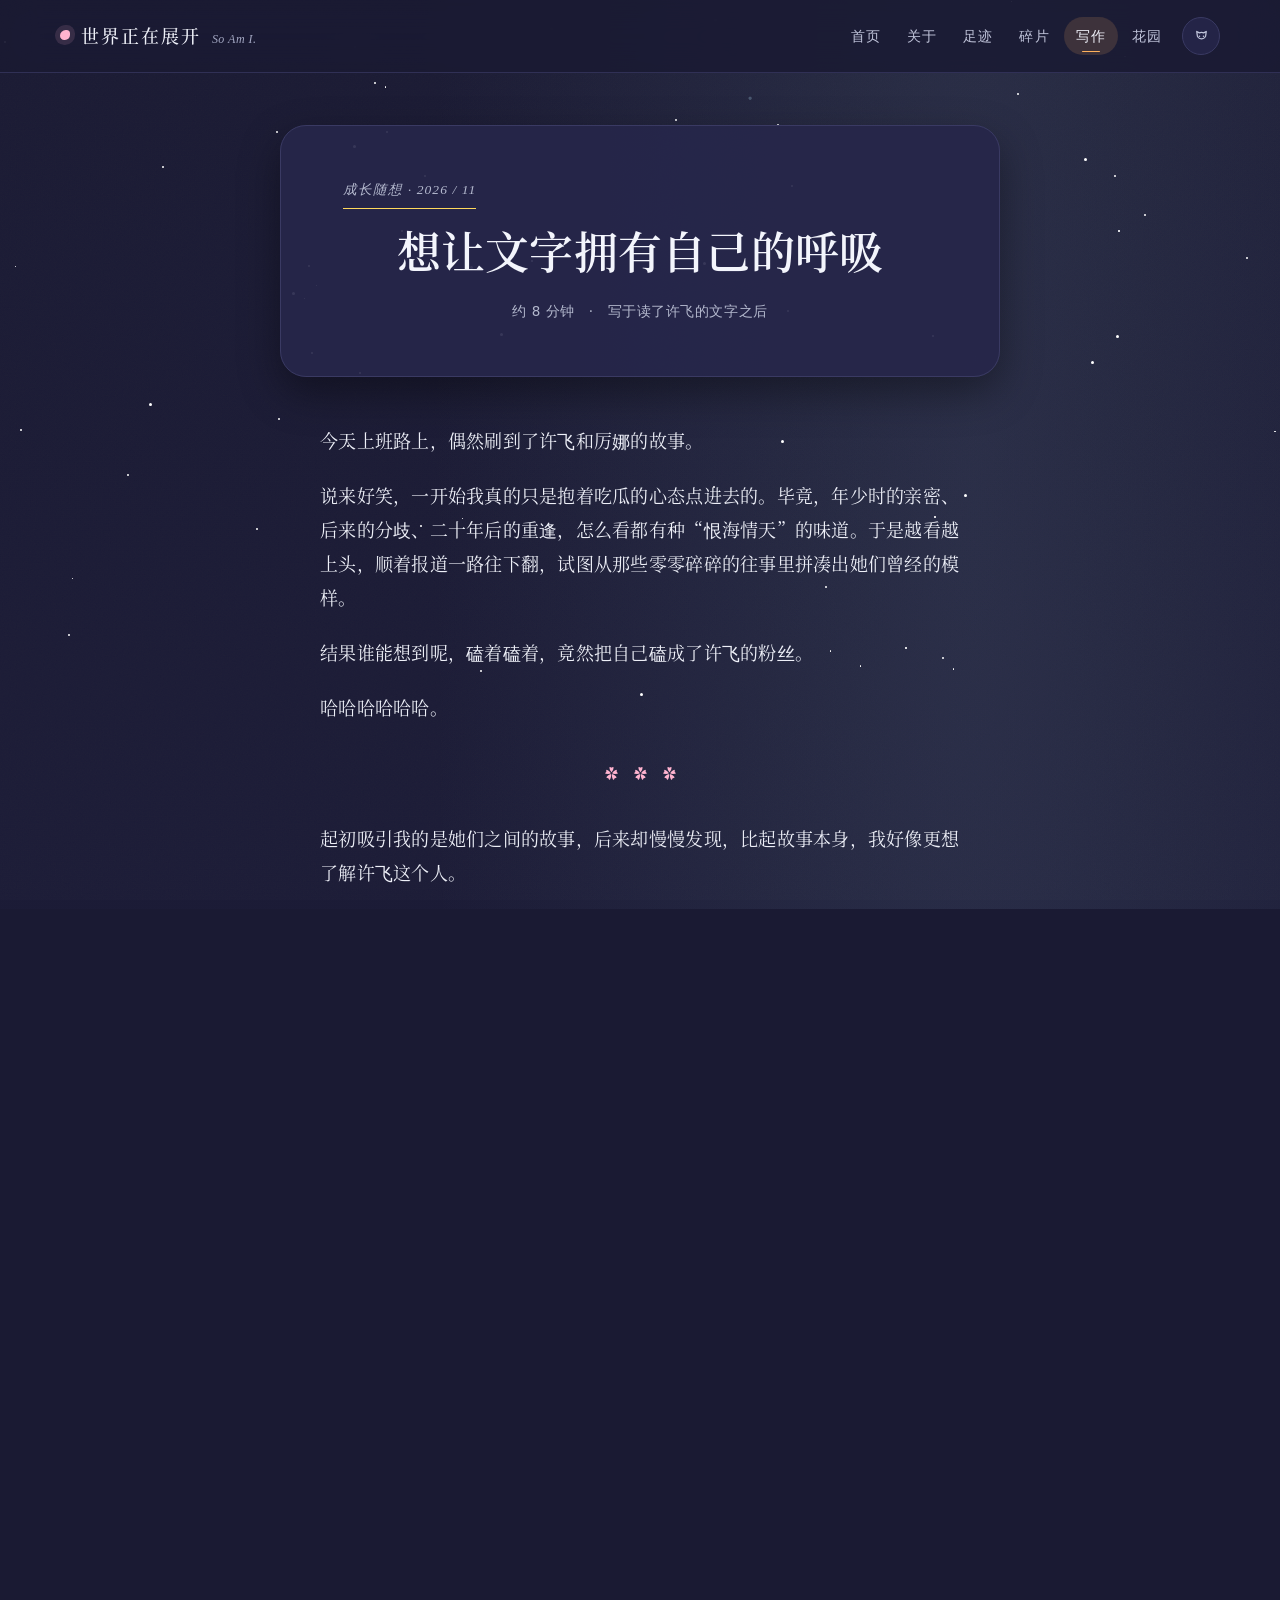
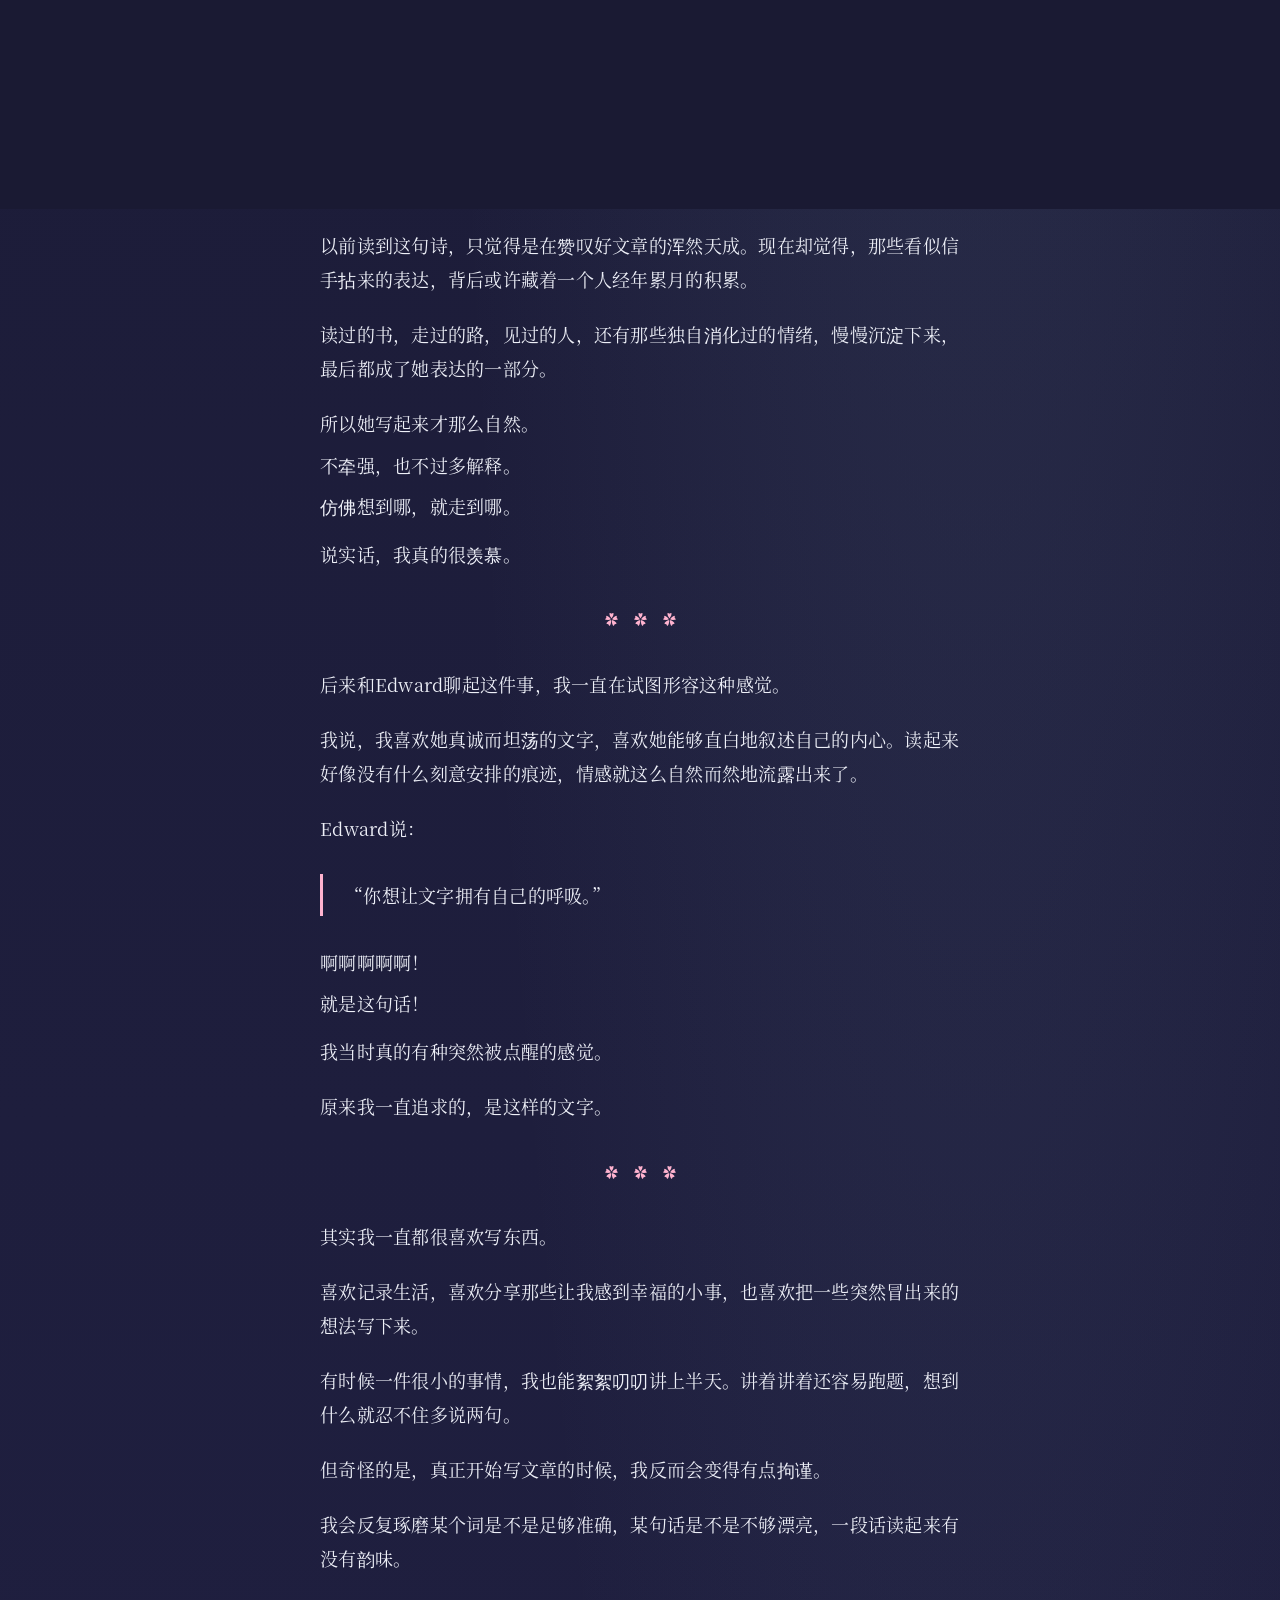
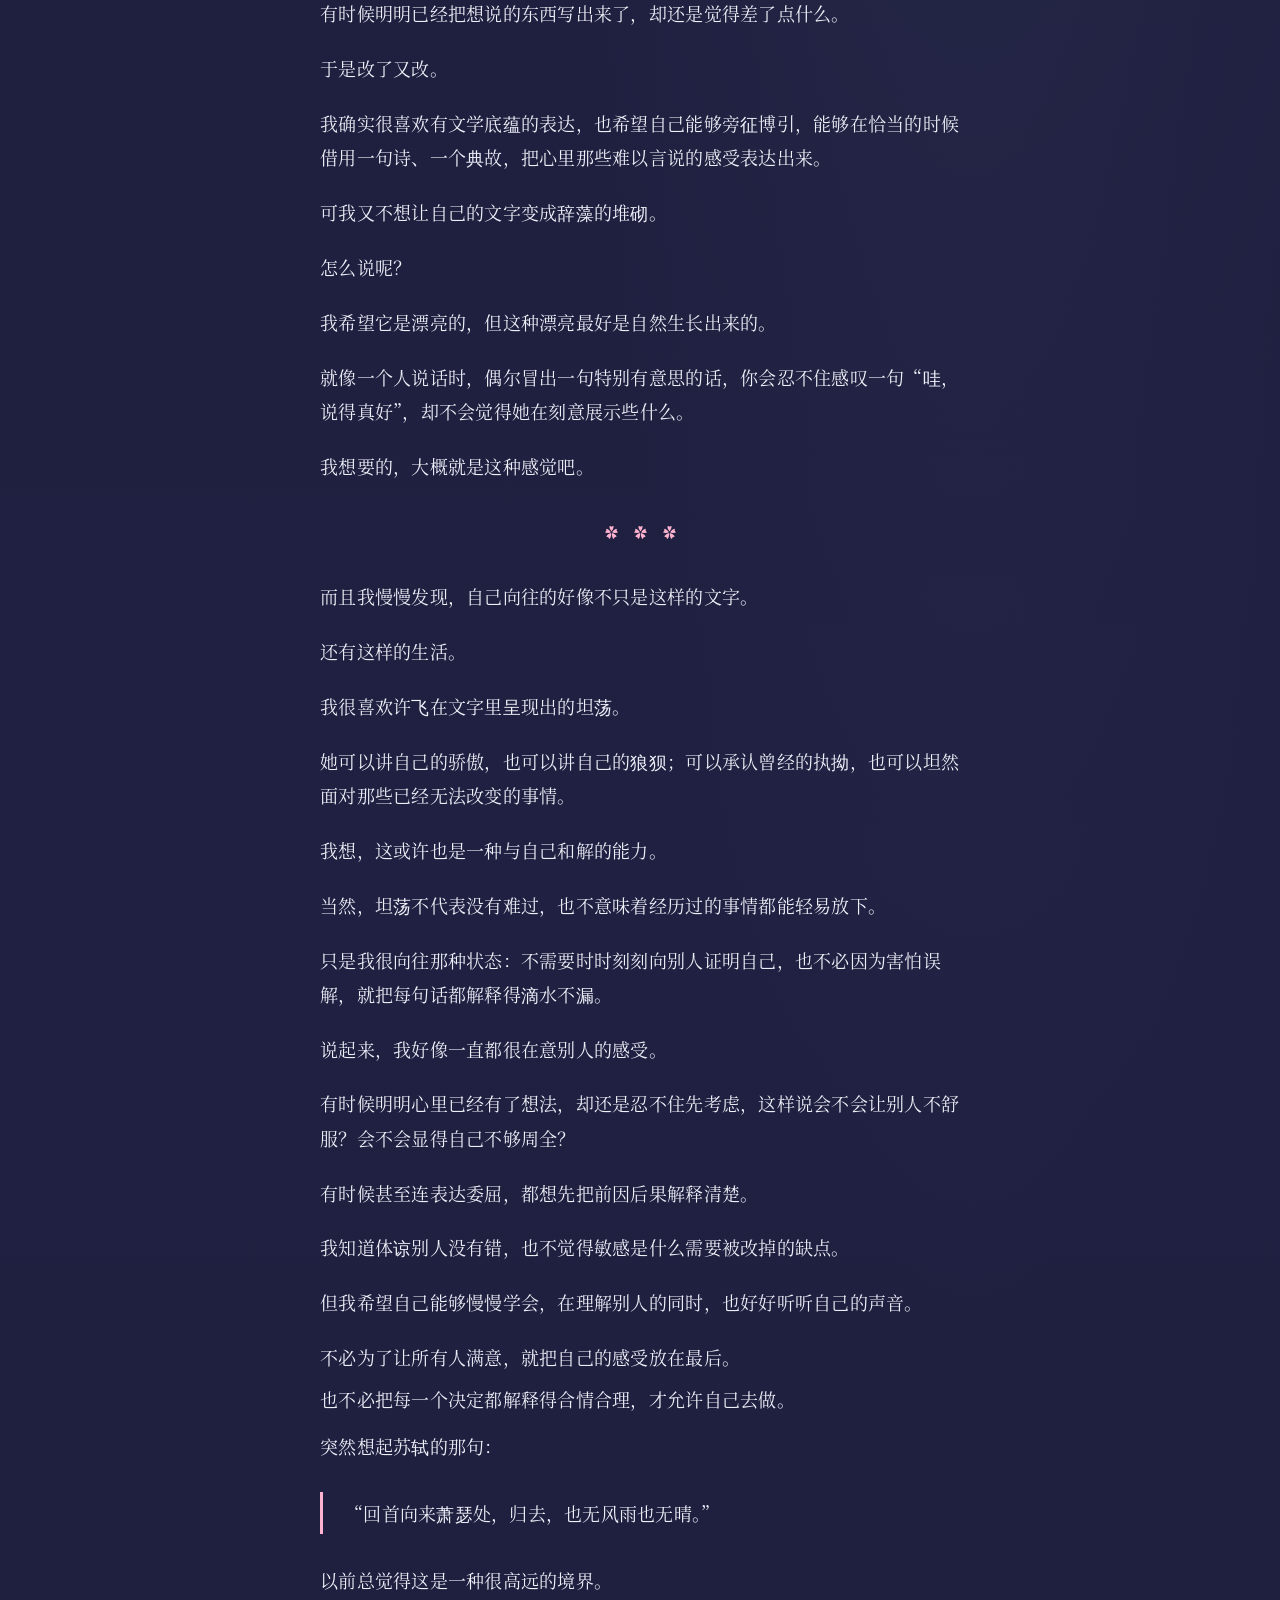
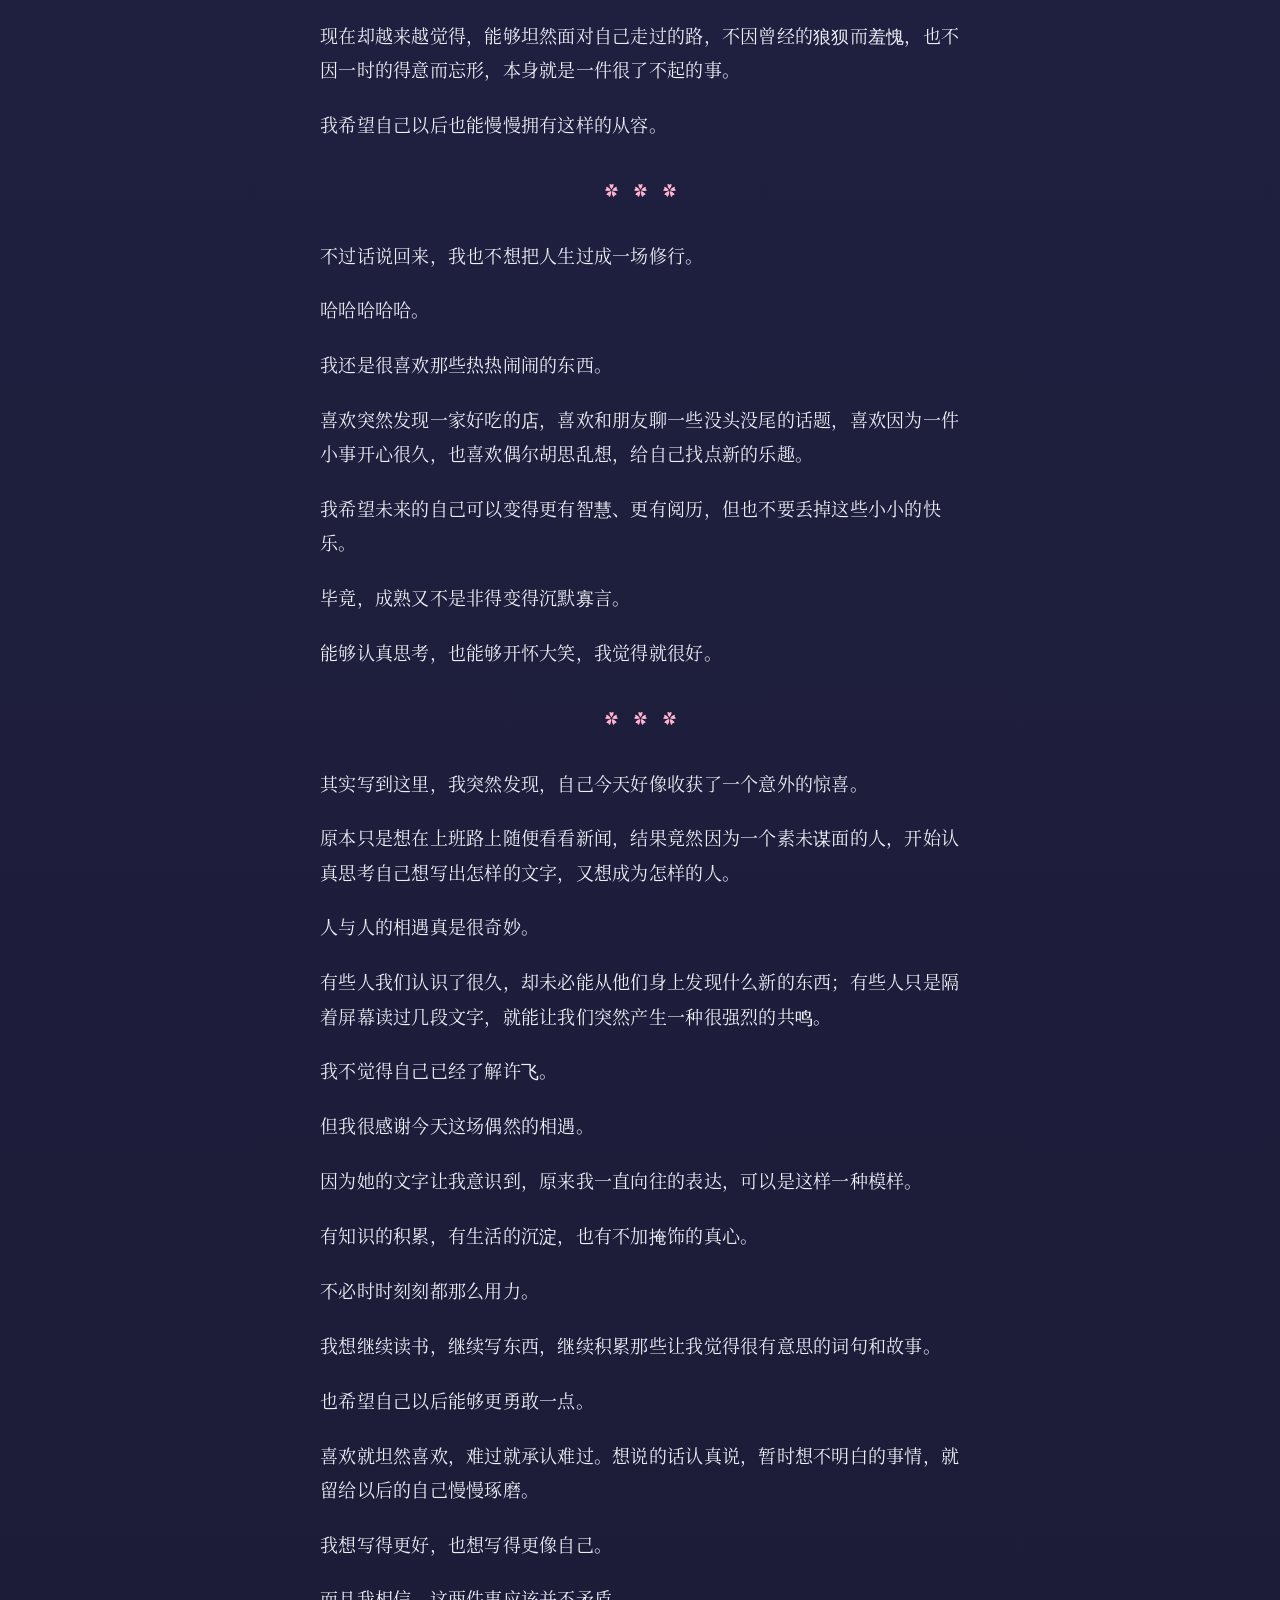
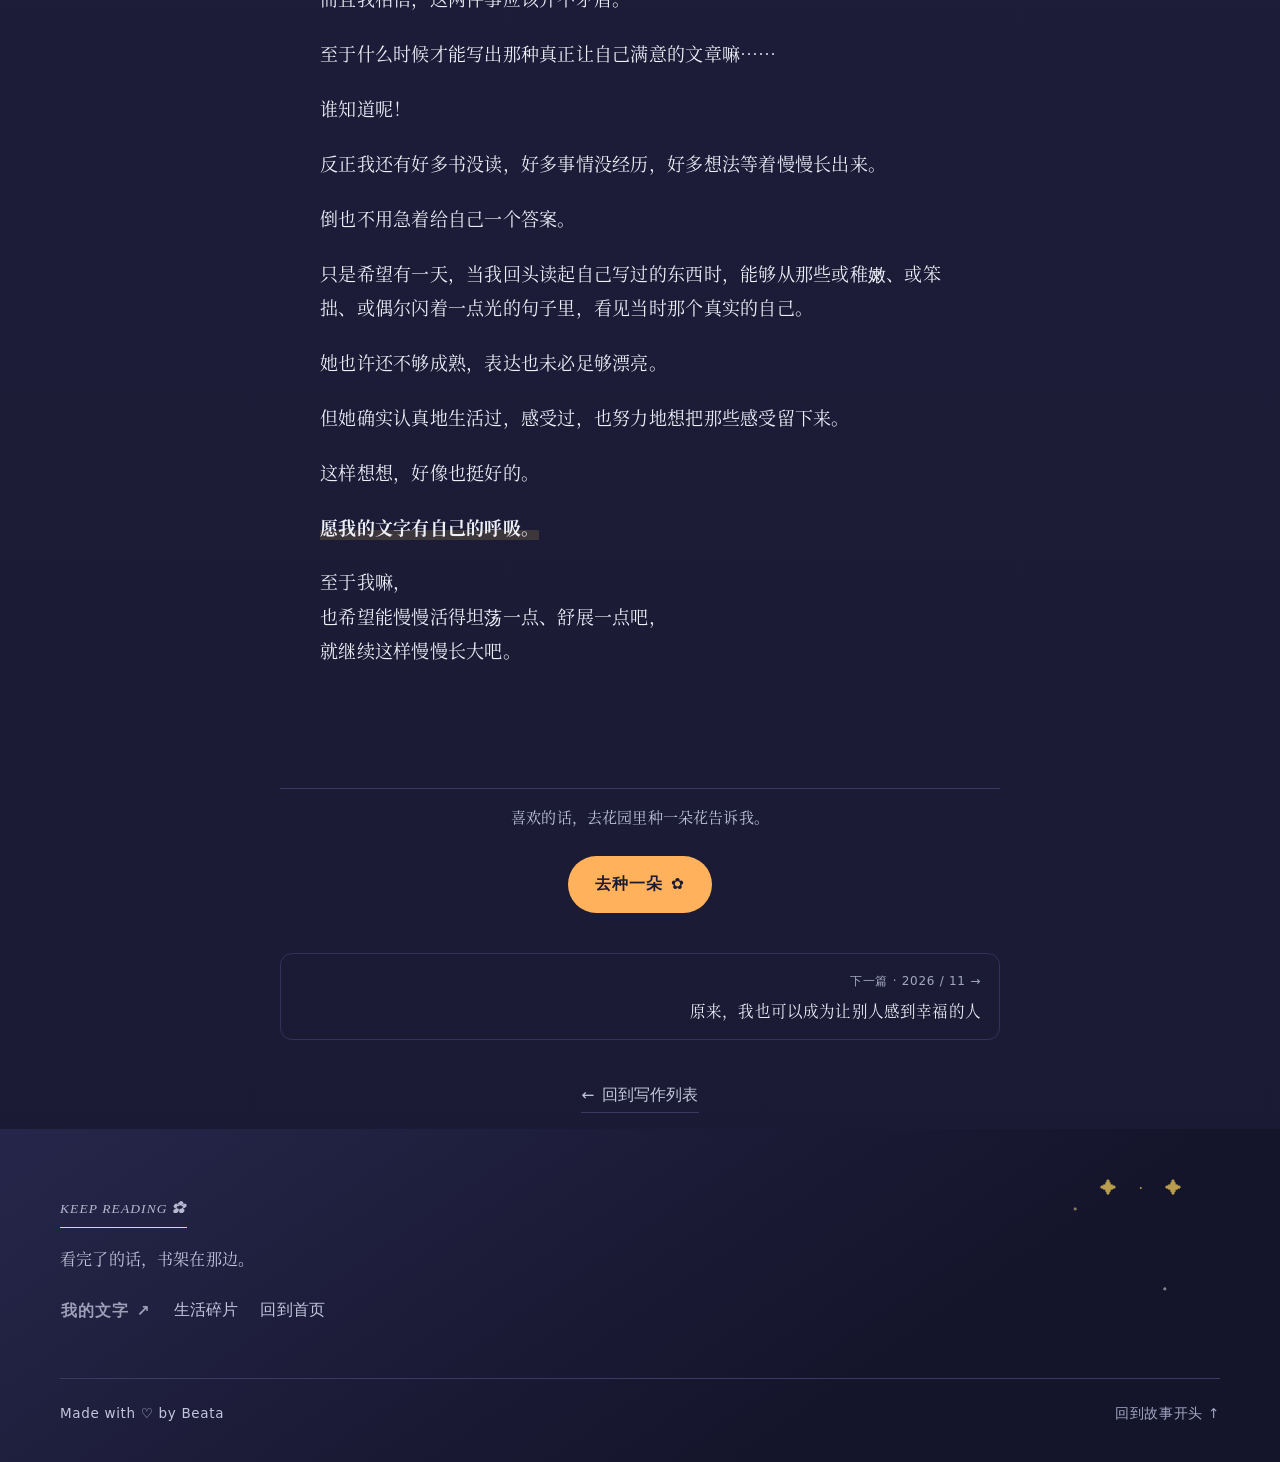
==== article-breath.html @ 760165b2 "想让文字拥有自己的呼吸" ====
<!DOCTYPE html>
<html lang="zh-CN" data-theme="day">
<head>
<meta charset="UTF-8">
<meta name="viewport" content="width=device-width, initial-scale=1">
<title>想让文字拥有自己的呼吸 · 世界正在展开</title>
<meta name="description" content="上班路上偶然读到许飞，磕着磕着成了她的粉丝，也慢慢想清楚了自己想写出怎样的文字，又想成为怎样的人。">
<meta name="theme-color" content="#fffdf8">
<link rel="preload" href="assets/fonts/noto-serif-sc-400.woff2" as="font" type="font/woff2" crossorigin>
<link rel="preload" href="assets/fonts/noto-serif-sc-600.woff2" as="font" type="font/woff2" crossorigin>
<link rel="stylesheet" href="assets/css/fonts.css?v=20261103z1">
<link rel="stylesheet" href="assets/css/style.css?v=20261104d">
<link rel="stylesheet" href="assets/css/scrapbook.css?v=20261104i">
<link rel="stylesheet" href="assets/css/motion.css?v=20261103z">
<link rel="stylesheet" href="assets/css/readability.css?v=20261103z">
<link rel="stylesheet" href="assets/css/breaks.css?v=20261103z">
<link rel="stylesheet" href="assets/css/article.css?v=20261104a">
<link rel="stylesheet" href="assets/css/pilot-refinement.css?v=20261103z1">
<script>
  (function () {
    try {
      var t = localStorage.getItem("beata.theme");
      /* 没手动选过就按本地时间：7:00-19:00 白天，其余算夜里 */
      if (t !== "night" && t !== "day") {
        var h = new Date().getHours();
        t = h >= 7 && h < 19 ? "day" : "night";
      }
      if (t === "night") document.documentElement.setAttribute("data-theme", "night");
    } catch (e) {}
  })();
</script>
</head>
<body class="rb page-article">

<header class="site-head" id="siteHead">
  <div class="wrap head-inner">
    <a class="brand" href="index.html">
      <span class="brand-mark" aria-hidden="true"></span>
      <span class="brand-txt">世界正在展开</span>
      <span class="brand-sub">So Am I.</span>
    </a>
    <nav class="nav" aria-label="主导航">
      <a href="index.html">首页</a>
      <a href="about.html">关于</a>
      <a href="projects.html">足迹</a>
      <a href="fragments.html">碎片</a>
      <a href="writing.html" aria-current="page">写作</a>
      <a href="garden.html">花园</a>
      <button class="theme-btn" id="themeBtn" type="button" aria-label="切换到夜间模式" title="戳戳小猫，天就黑了">
        <svg viewBox="0 0 24 24" fill="none" aria-hidden="true">
          <path d="M6.5 9.5 6 5.6l3.3 1.8a7.4 7.4 0 0 1 5.4 0L18 5.6l-.5 3.9a5.4 5.4 0 1 1-11 0Z" stroke="currentColor" stroke-width="1.6" stroke-linejoin="round"/>
          <circle cx="9.4" cy="11.6" r="1" fill="currentColor"/>
          <circle cx="14.6" cy="11.6" r="1" fill="currentColor"/>
        </svg>
      </button>
    </nav>
    <button class="menu-btn" id="menuBtn" type="button" aria-expanded="false" aria-label="打开菜单">
      <svg width="18" height="18" viewBox="0 0 18 18" fill="none" aria-hidden="true">
        <path d="M3 5h12M3 9h12M3 13h12" stroke="currentColor" stroke-width="1.6" stroke-linecap="round"/>
      </svg>
    </button>
  </div>
</header>

<main>

<article>
  <header class="article-head wrap-narrow">
    <p class="sec-label">成长随想 · 2026 / 11</p>
    <h1 class="article-title">想让文字拥有自己的呼吸</h1>
    <div class="article-meta">
      <span>约 8 分钟</span>
      <span>·</span>
      <span>写于读了许飞的文字之后</span>
    </div>
  </header>

  <div class="article-body wrap-narrow" style="padding-bottom:20px">

    <p>今天上班路上，偶然刷到了许飞和厉娜的故事。</p>

    <p>说来好笑，一开始我真的只是抱着吃瓜的心态点进去的。毕竟，年少时的亲密、后来的分歧、二十年后的重逢，怎么看都有种“恨海情天”的味道。于是越看越上头，顺着报道一路往下翻，试图从那些零零碎碎的往事里拼凑出她们曾经的模样。</p>

    <p>结果谁能想到呢，磕着磕着，竟然把自己磕成了许飞的粉丝。</p>

    <p>哈哈哈哈哈哈。</p>

    <p class="beat" aria-hidden="true">✿ ✿ ✿</p>

    <p>起初吸引我的是她们之间的故事，后来却慢慢发现，比起故事本身，我好像更想了解许飞这个人。</p>

    <p>于是开始翻她早年的经历，找她过去的采访，读她写过的文章。</p>

    <p class="short">越了解，越喜欢。</p>

    <p class="short">尤其是她的文字。</p>

    <p>我真的很难形容第一次认真读她文章时的感受。</p>

    <p>就是那种，明明写的都是自己的经历，却能把那些细细碎碎的心思表达得如此妥帖。她可以很直白地讲述一件事，也可以在某个不经意的地方，突然写出一句让人忍不住停下来回味的话。</p>

    <p>有文学底蕴，却不卖弄；有情绪，却不滥情。</p>

    <p>最重要的是，她的文字里有一种很难得的坦荡。</p>

    <p>她不急着解释自己，也不急着说服别人。那些曾经的选择、遗憾、委屈，甚至有些不那么体面的时刻，就这样被她平静地写了下来。</p>

    <p>我不知道她是如何看待这些经历的，也不敢仅凭几篇文章就断言自己了解她。但我很喜欢她在文字里呈现出来的样子。</p>

    <p>坚毅，又不失柔软。</p>

    <p>好像生活确实让她经历了不少事情，却没有因此磨掉她身上原本的棱角。</p>

    <p>我很喜欢这种感觉。</p>

    <p>尤其是读《少年去游荡》的时候，我一直忍不住感叹：天哪，人到底要读过多少书、经历过多少事，才能如此准确地把心里的那些小九九写出来啊？</p>

    <p>陆游说：“文章本天成，妙手偶得之。”</p>

    <p>以前读到这句诗，只觉得是在赞叹好文章的浑然天成。现在却觉得，那些看似信手拈来的表达，背后或许藏着一个人经年累月的积累。</p>

    <p>读过的书，走过的路，见过的人，还有那些独自消化过的情绪，慢慢沉淀下来，最后都成了她表达的一部分。</p>

    <p class="short">所以她写起来才那么自然。</p>

    <p class="short">不牵强，也不过多解释。</p>

    <p class="short">仿佛想到哪，就走到哪。</p>

    <p>说实话，我真的很羡慕。</p>

    <p class="beat" aria-hidden="true">✿ ✿ ✿</p>

    <p>后来和Edward聊起这件事，我一直在试图形容这种感觉。</p>

    <p>我说，我喜欢她真诚而坦荡的文字，喜欢她能够直白地叙述自己的内心。读起来好像没有什么刻意安排的痕迹，情感就这么自然而然地流露出来了。</p>

    <p>Edward说：</p>

    <p class="quote-line">“你想让文字拥有自己的呼吸。”</p>

    <p class="short">啊啊啊啊啊！</p>

    <p class="short">就是这句话！</p>

    <p>我当时真的有种突然被点醒的感觉。</p>

    <p>原来我一直追求的，是这样的文字。</p>

    <p class="beat" aria-hidden="true">✿ ✿ ✿</p>

    <p>其实我一直都很喜欢写东西。</p>

    <p>喜欢记录生活，喜欢分享那些让我感到幸福的小事，也喜欢把一些突然冒出来的想法写下来。</p>

    <p>有时候一件很小的事情，我也能絮絮叨叨讲上半天。讲着讲着还容易跑题，想到什么就忍不住多说两句。</p>

    <p>但奇怪的是，真正开始写文章的时候，我反而会变得有点拘谨。</p>

    <p>我会反复琢磨某个词是不是足够准确，某句话是不是不够漂亮，一段话读起来有没有韵味。</p>

    <p>有时候明明已经把想说的东西写出来了，却还是觉得差了点什么。</p>

    <p>于是改了又改。</p>

    <p>我确实很喜欢有文学底蕴的表达，也希望自己能够旁征博引，能够在恰当的时候借用一句诗、一个典故，把心里那些难以言说的感受表达出来。</p>

    <p>可我又不想让自己的文字变成辞藻的堆砌。</p>

    <p>怎么说呢？</p>

    <p>我希望它是漂亮的，但这种漂亮最好是自然生长出来的。</p>

    <p>就像一个人说话时，偶尔冒出一句特别有意思的话，你会忍不住感叹一句“哇，说得真好”，却不会觉得她在刻意展示些什么。</p>

    <p>我想要的，大概就是这种感觉吧。</p>

    <p class="beat" aria-hidden="true">✿ ✿ ✿</p>

    <p>而且我慢慢发现，自己向往的好像不只是这样的文字。</p>

    <p>还有这样的生活。</p>

    <p>我很喜欢许飞在文字里呈现出的坦荡。</p>

    <p>她可以讲自己的骄傲，也可以讲自己的狼狈；可以承认曾经的执拗，也可以坦然面对那些已经无法改变的事情。</p>

    <p>我想，这或许也是一种与自己和解的能力。</p>

    <p>当然，坦荡不代表没有难过，也不意味着经历过的事情都能轻易放下。</p>

    <p>只是我很向往那种状态：不需要时时刻刻向别人证明自己，也不必因为害怕误解，就把每句话都解释得滴水不漏。</p>

    <p>说起来，我好像一直都很在意别人的感受。</p>

    <p>有时候明明心里已经有了想法，却还是忍不住先考虑，这样说会不会让别人不舒服？会不会显得自己不够周全？</p>

    <p>有时候甚至连表达委屈，都想先把前因后果解释清楚。</p>

    <p>我知道体谅别人没有错，也不觉得敏感是什么需要被改掉的缺点。</p>

    <p>但我希望自己能够慢慢学会，在理解别人的同时，也好好听听自己的声音。</p>

    <p class="short">不必为了让所有人满意，就把自己的感受放在最后。</p>

    <p class="short">也不必把每一个决定都解释得合情合理，才允许自己去做。</p>

    <p>突然想起苏轼的那句：</p>

    <p class="quote-line">“回首向来萧瑟处，归去，也无风雨也无晴。”</p>

    <p>以前总觉得这是一种很高远的境界。</p>

    <p>现在却越来越觉得，能够坦然面对自己走过的路，不因曾经的狼狈而羞愧，也不因一时的得意而忘形，本身就是一件很了不起的事。</p>

    <p>我希望自己以后也能慢慢拥有这样的从容。</p>

    <p class="beat" aria-hidden="true">✿ ✿ ✿</p>

    <p>不过话说回来，我也不想把人生过成一场修行。</p>

    <p>哈哈哈哈哈。</p>

    <p>我还是很喜欢那些热热闹闹的东西。</p>

    <p>喜欢突然发现一家好吃的店，喜欢和朋友聊一些没头没尾的话题，喜欢因为一件小事开心很久，也喜欢偶尔胡思乱想，给自己找点新的乐趣。</p>

    <p>我希望未来的自己可以变得更有智慧、更有阅历，但也不要丢掉这些小小的快乐。</p>

    <p>毕竟，成熟又不是非得变得沉默寡言。</p>

    <p>能够认真思考，也能够开怀大笑，我觉得就很好。</p>

    <p class="beat" aria-hidden="true">✿ ✿ ✿</p>

    <p>其实写到这里，我突然发现，自己今天好像收获了一个意外的惊喜。</p>

    <p>原本只是想在上班路上随便看看新闻，结果竟然因为一个素未谋面的人，开始认真思考自己想写出怎样的文字，又想成为怎样的人。</p>

    <p>人与人的相遇真是很奇妙。</p>

    <p>有些人我们认识了很久，却未必能从他们身上发现什么新的东西；有些人只是隔着屏幕读过几段文字，就能让我们突然产生一种很强烈的共鸣。</p>

    <p>我不觉得自己已经了解许飞。</p>

    <p>但我很感谢今天这场偶然的相遇。</p>

    <p>因为她的文字让我意识到，原来我一直向往的表达，可以是这样一种模样。</p>

    <p>有知识的积累，有生活的沉淀，也有不加掩饰的真心。</p>

    <p>不必时时刻刻都那么用力。</p>

    <p>我想继续读书，继续写东西，继续积累那些让我觉得很有意思的词句和故事。</p>

    <p>也希望自己以后能够更勇敢一点。</p>

    <p>喜欢就坦然喜欢，难过就承认难过。想说的话认真说，暂时想不明白的事情，就留给以后的自己慢慢琢磨。</p>

    <p>我想写得更好，也想写得更像自己。</p>

    <p>而且我相信，这两件事应该并不矛盾。</p>

    <p>至于什么时候才能写出那种真正让自己满意的文章嘛……</p>

    <p>谁知道呢！</p>

    <p>反正我还有好多书没读，好多事情没经历，好多想法等着慢慢长出来。</p>

    <p>倒也不用急着给自己一个答案。</p>

    <p>只是希望有一天，当我回头读起自己写过的东西时，能够从那些或稚嫩、或笨拙、或偶尔闪着一点光的句子里，看见当时那个真实的自己。</p>

    <p>她也许还不够成熟，表达也未必足够漂亮。</p>

    <p>但她确实认真地生活过，感受过，也努力地想把那些感受留下来。</p>

    <p>这样想想，好像也挺好的。</p>

    <p><strong>愿我的文字有自己的呼吸。</strong></p>

    <p>至于我嘛，<br>也希望能慢慢活得坦荡一点、舒展一点吧，<br>就继续这样慢慢长大吧。</p>
  </div>

  <div class="article-end wrap-narrow">
    <p style="margin-bottom:26px">喜欢的话，去花园里种一朵花告诉我。</p>
    <a class="btn btn--primary" href="garden.html">去种一朵 <span aria-hidden="true">✿</span></a>
    <nav class="article-pager" aria-label="接着读">
      <a class="pager-card pager-card--next" href="article-happiness.html"><span class="pager-dir">下一篇 · 2026 / 11 →</span><span class="pager-title">原来，我也可以成为让别人感到幸福的人</span></a>
    </nav>
    <p style="margin-top:40px">
      <a class="link-more" href="writing.html"><span aria-hidden="true">←</span> 回到写作列表</a>
    </p>
  </div>
</article>

</main>

<footer class="site-foot site-foot--slim">
  <div class="wrap">
    <div class="foot-slim">
      <p class="sec-label foot-kicker">KEEP READING ✿</p>
      <p class="foot-slim-text">看完了的话，书架在那边。</p>
      <div class="foot-slim-actions">
        <a class="btn btn--primary" href="writing.html">我的文字 <span aria-hidden="true">↗</span></a>
        <a class="foot-link" href="fragments.html">生活碎片</a>
        <a class="foot-link" href="index.html">回到首页</a>
      </div>
    </div>
    <div class="foot-bottom">
      <span>Made with ♡ by Beata</span>
      <a class="foot-hint" href="#siteHead">回到故事开头 ↑</a>
    </div>
  </div>
</footer>

<script src="assets/js/site.js?v=20261103z"></script>
<script src="assets/js/motion.js"></script>
</body>
</html>
---- assets/css/fonts.css ----
/* 思源宋体（Noto Serif SC）本地自托管版（按本站在用字符子集化，2026-11-03）
   来源：Noto Serif SC (SubsetOTF)，SIL Open Font License 1.1
   目的：中文走衬线（宋体），英文继续用 Georgia 斜体，搭配成「宋 + 衬线拉丁」。
   四个字重对应站点实际用到的 400 / 500 / 600 / 700。 */

/* 同字体的完整本机版本只承担子集未收录的新字，避免单个汉字跳到更粗的宋体。 */
@font-face {
  font-family: "Noto Serif SC Full";
  src: local("Noto Serif SC");
  font-weight: 100 900;
  font-style: normal;
  font-display: swap;
}

@font-face {
  font-family: "Noto Serif SC";
  src: url("../fonts/noto-serif-sc-400.woff2") format("woff2");
  font-weight: 400;
  font-style: normal;
  font-display: swap;
}

@font-face {
  font-family: "Noto Serif SC";
  src: url("../fonts/noto-serif-sc-500.woff2") format("woff2");
  font-weight: 500;
  font-style: normal;
  font-display: swap;
}

@font-face {
  font-family: "Noto Serif SC";
  src: url("../fonts/noto-serif-sc-600.woff2") format("woff2");
  font-weight: 600;
  font-style: normal;
  font-display: swap;
}

@font-face {
  font-family: "Noto Serif SC";
  src: url("../fonts/noto-serif-sc-700.woff2") format("woff2");
  font-weight: 700;
  font-style: normal;
  font-display: swap;
}
---- assets/css/style.css ----
/* ==========================================================================
   Beata · 世界正在展开  —  样式总表
   --------------------------------------------------------------------------
   文件结构：
   01. 设计变量（日 / 夜两套颜色、字体、圆角、阴影）
   02. 基础重置与排版
   03. 通用组件：容器 / 按钮 / 标签 / 卡片 / 标题 / 分割线 / 水彩点缀
   04. 页头与页脚
   05. 首页 Hero
   06. 章节与卡片网格
   07. 关于页：时间线 / 小事清单 / 技能
   08. 项目页
   09. 写作页与文章页
   10. 碎片页（便签墙）
   11. 花园页
   12. 动效：滚动显现 / 天空 / 星星 / 萤火虫
   13. 手机端适配
   14. 无障碍：减少动态效果 / 键盘焦点
   ========================================================================== */

/* ==========================================================================
   01. 设计变量
   想改配色，只改这一段就够了。日间变量写在 :root，夜间写在 [data-theme="night"]。
   ========================================================================== */

:root {
  /* —— 日间：汽水春日（奶白底 + 橘子 / 薄荷 / 薰衣草 / 樱粉） ——
     说明：变量名沿用旧版，只换色值，避免改动全站引用。
     --sky=橘子汽水(主色) / --grass=薄荷苏打 / --pink=樱花粉 / --yellow=星星黄
     新增：--lilac 薰衣草 / --blue 天空蓝 / --watermelon 西瓜红（只小面积用） */
  --paper: #fffdf8;        /* 奶白 */
  --paper-2: #fff8ee;      /* 更深一层的暖白 */
  --card: #ffffff;         /* 纯白卡片 / 阅读底 */
  --ink: #2e3142;          /* 石墨灰正文 */
  --ink-2: #6b7186;        /* 次要文字 */
  --ink-3: #8a8fa3;        /* 雾灰：日期、说明 */
  --line: #e9e4da;         /* 分割线 */

  --sky: #ff9f43;          /* 主色：橘子汽水 */
  --grass: #9be3a0;        /* 辅色：薄荷苏打 */
  --pink: #ff9ec0;         /* 点缀：樱花粉 */
  --yellow: #ffc93c;       /* 点缀：星星黄 */
  --lilac: #c6a8ff;        /* 辅色：薰衣草 */
  --blue: #8ec9ff;         /* 装饰：天空蓝（下划线、链接悬停） */
  --watermelon: #ff5a5f;   /* 强调：西瓜红，一屏不超过 5% */

  --sky-soft: rgba(255, 159, 67, 0.14);
  --grass-soft: rgba(155, 227, 160, 0.22);
  --pink-soft: rgba(255, 158, 192, 0.18);
  --yellow-soft: rgba(255, 201, 60, 0.24);
  --lilac-soft: rgba(198, 168, 255, 0.2);
  --blue-soft: rgba(142, 201, 255, 0.22);
  --watermelon-soft: rgba(255, 90, 95, 0.14);

  --shadow-sm: 0 8px 22px rgba(46, 49, 66, 0.06);
  --shadow: 0 18px 44px rgba(46, 49, 66, 0.09);
  --shadow-lg: 0 30px 72px rgba(46, 49, 66, 0.12);

  --sky-bg: #fff2e3;
  --grass-bg: #effaed;

  /* —— 角色用色（日夜通用，夜里只微调） —— */
  --skin: #ffe2d1;
  --skin-deep: #fbc9b2;
  --hair: #3e3a5e;
  --hair-deep: #2e2a4a;
  --cloth: #cde9ff;        /* 日间：天空蓝毛衣 */
  --cloth-2: #a6d8ff;
  --cat-fur: #ffffff;
  --cat-patch: #33304a;
  --cat-line: rgba(46, 49, 66, 0.24);

  /* —— 字体 —— */
  --font-body: "Noto Serif SC", "Noto Serif SC Full", "Source Han Serif SC",
    "Songti SC", "SimSun", serif;
  --font-ui: "Nunito", "PingFang SC", "Microsoft YaHei", system-ui, -apple-system,
    sans-serif;
  --font-en: Georgia, "Times New Roman", "Songti SC", serif;

  /* —— 尺寸 —— */
  --wrap: 1120px;
  --read: 680px;
  --r-sm: 10px;
  --r: 18px;
  --r-lg: 26px;
  --r-pill: 999px;

  --ease: cubic-bezier(0.22, 0.68, 0.18, 1);
}

[data-theme="night"] {
  /* —— 夜间：墨紫星夜（只开一盏台灯） —— */
  --paper: #1a1a33;
  --paper-2: #202042;
  --card: #26264a;
  --ink: #eef0f8;
  --ink-2: #c2c6dc;
  --ink-3: #a3a7c2;
  --line: #3a3a63;

  --sky: #ffb15c;
  --grass: #a8f5b0;
  --pink: #ffb3cf;
  --yellow: #ffd95c;
  --lilac: #d8c2ff;
  --blue: #9bd4ff;
  --watermelon: #ff7a7e;

  --sky-soft: rgba(255, 177, 92, 0.15);
  --grass-soft: rgba(168, 245, 176, 0.13);
  --pink-soft: rgba(255, 179, 207, 0.13);
  --yellow-soft: rgba(255, 217, 92, 0.15);
  --lilac-soft: rgba(216, 194, 255, 0.14);
  --blue-soft: rgba(155, 212, 255, 0.14);
  --watermelon-soft: rgba(255, 122, 126, 0.14);

  --shadow-sm: 0 4px 16px rgba(0, 0, 0, 0.3);
  --shadow: 0 16px 40px rgba(0, 0, 0, 0.38);
  --shadow-lg: 0 28px 64px rgba(0, 0, 0, 0.5);

  --sky-bg: #1d1d3b;
  --grass-bg: #222244;

  --hair: #473d6b;
  --hair-deep: #2c2547;

  --cat-fur: #e9e8f5;
  --cat-line: rgba(238, 240, 248, 0.24);

  --cloth: #3a3566;        /* 夜间：睡衣 */
  --cloth-2: #2c2a52;
}

/* ==========================================================================
   02. 基础重置与排版
   ========================================================================== */

*,
*::before,
*::after {
  box-sizing: border-box;
}

html {
  -webkit-text-size-adjust: 100%;
  scroll-behavior: smooth;
  overflow-x: hidden;  /* 老浏览器的退路 */
  overflow-x: clip;    /* 同样不出横向滚动条，但不会让顶部导航的 sticky 失效 */
}

body {
  margin: 0;
  min-height: 100%;
  background-color: var(--paper);
  /* 页面顶部一层很淡的天空色，全宽铺开，不会撑出横向滚动条 */
  background-image: radial-gradient(62% 55% at 64% 10%, var(--sky-soft), transparent 70%),
    radial-gradient(54% 48% at 22% 30%, var(--grass-soft), transparent 72%);
  background-repeat: no-repeat;
  background-size: 100% 820px, 100% 820px;
  background-position: top center, top center;
  color: var(--ink);
  font-family: var(--font-body);
  font-size: 17px;
  line-height: 1.85;
  letter-spacing: 0.01em;
  text-rendering: optimizeLegibility;
  -webkit-font-smoothing: antialiased;
  transition: background-color 0.6s var(--ease), color 0.6s var(--ease);
  overflow-x: hidden;
  overflow-x: clip;
}

/* 极淡的纸纹，透明度只有 3.5%，凑近才看得见，不影响阅读 */
body::before {
  content: "";
  position: fixed;
  inset: 0;
  z-index: 0;
  pointer-events: none;
  opacity: 0.035;
  mix-blend-mode: multiply;
  background-image: url("data:image/svg+xml,%3Csvg xmlns='http://www.w3.org/2000/svg' width='260' height='260'%3E%3Cfilter id='n'%3E%3CfeTurbulence type='fractalNoise' baseFrequency='0.85' numOctaves='3' stitchTiles='stitch'/%3E%3C/filter%3E%3Crect width='260' height='260' filter='url(%23n)'/%3E%3C/svg%3E");
}

[data-theme="night"] body::before {
  mix-blend-mode: screen;
  opacity: 0.02;
}

img,
svg {
  max-width: 100%;
  display: block;
}

a {
  color: inherit;
  text-decoration: none;
}

h1,
h2,
h3,
h4 {
  font-weight: 400;
  line-height: 1.34;
  margin: 0;
  letter-spacing: 0.01em;
}

p {
  margin: 0 0 1.1em;
}

::selection {
  background: var(--pink-soft);
  color: var(--ink);
}

/* —— 日夜文案切换：只写两段，CSS 负责显示哪一段 —— */
html[data-theme="day"] .only-night,
html[data-theme="night"] .only-day {
  display: none !important;
}

/* ==========================================================================
   03. 通用组件
   ========================================================================== */

.wrap {
  width: min(100% - 48px, var(--wrap));
  margin-inline: auto;
  position: relative;
  z-index: 1;
}

.wrap-narrow {
  width: min(100% - 48px, var(--read));
  margin-inline: auto;
  position: relative;
  z-index: 1;
}

/* —— 按钮 —— */
.btn {
  display: inline-flex;
  align-items: center;
  gap: 8px;
  padding: 13px 26px;
  border-radius: var(--r-pill);
  border: 1px solid var(--line);
  font-family: var(--font-ui);
  font-size: 14.5px;
  letter-spacing: 0.06em;
  color: var(--ink);
  background: var(--card);
  cursor: pointer;
  transition: transform 0.35s var(--ease), box-shadow 0.35s var(--ease),
    background-color 0.35s var(--ease), border-color 0.35s var(--ease);
}

.btn:hover {
  transform: translateY(-2px);
  box-shadow: var(--shadow);
}

.btn--primary {
  background: var(--sky);
  border-color: transparent;
  color: var(--ink);
  font-weight: 700;
}

[data-theme="night"] .btn--primary {
  color: #1a1a33;
}

.btn--primary:hover {
  box-shadow: 0 16px 34px rgba(255, 159, 67, 0.38);
}

.btn--ghost {
  background: transparent;
}

.btn--sm {
  padding: 9px 18px;
  font-size: 13px;
}

/* —— 标签 —— */
.tag {
  display: inline-block;
  padding: 3px 11px;
  border-radius: var(--r-pill);
  font-family: var(--font-ui);
  font-size: 12px;
  letter-spacing: 0.05em;
  color: var(--ink-2);
  background: var(--sky-soft);
  line-height: 1.7;
}

.tag--grass {
  background: var(--grass-soft);
}
.tag--pink {
  background: var(--pink-soft);
}
.tag--yellow {
  background: var(--yellow-soft);
}

/* —— 卡片 —— */
.card {
  position: relative;
  background: var(--card);
  border: 1px solid var(--line);
  border-radius: var(--r-lg);
  padding: 28px;
  box-shadow: var(--shadow-sm);
  transition: transform 0.5s var(--ease), box-shadow 0.5s var(--ease),
    border-color 0.5s var(--ease);
}

.card:hover {
  transform: translateY(-5px);
  box-shadow: var(--shadow-lg);
  border-color: transparent;
}

/* —— 章节标题 —— */
.sec {
  padding: clamp(72px, 11vh, 132px) 0;
  position: relative;
}

.sec--tint {
  background: linear-gradient(
    180deg,
    transparent,
    var(--paper-2) 18%,
    var(--paper-2) 82%,
    transparent
  );
}

.sec-head {
  margin-bottom: clamp(32px, 5vw, 56px);
}

.sec-label {
  font-family: var(--font-en);
  font-style: italic;
  font-size: 13.5px;
  letter-spacing: 0.14em;
  text-transform: uppercase;
  color: var(--ink-3);
  margin: 0 0 12px;
}

.sec-title {
  font-size: clamp(26px, 3.4vw, 40px);
  line-height: 1.45;
}

.sec-sub {
  margin-top: 14px;
  color: var(--ink-2);
  font-size: 16.5px;
  line-height: 1.85;
  max-width: 30em;
}

/* —— 水彩点缀：标题关键词后面一笔色块 —— */
.mark {
  position: relative;
  display: inline-block;
  padding: 0 4px;
  z-index: 0;
}

.mark::before {
  content: "";
  position: absolute;
  left: -2px;
  right: -2px;
  bottom: 0.06em;
  height: 0.52em;
  background: var(--sky-soft);
  border-radius: 8px 14px 10px 16px / 12px 8px 14px 10px;
  transform: rotate(-0.6deg);
  z-index: -1;
}

.mark--pink::before {
  background: var(--pink-soft);
}
.mark--grass::before {
  background: var(--grass-soft);
}
.mark--yellow::before {
  background: var(--yellow-soft);
}
.mark--lilac::before {
  background: var(--lilac-soft);
}
.mark--watermelon::before {
  background: var(--watermelon-soft);
}

/* —— 手绘分割线 —— */
.divider {
  width: min(100% - 48px, var(--wrap));
  margin: clamp(48px, 7vw, 84px) auto;
  height: 14px;
  opacity: 0.9;
}

.divider path {
  fill: none;
  stroke: var(--line);
  stroke-width: 2.4;
  stroke-linecap: round;
}

/* —— 小链接 —— */
.link-more {
  display: inline-flex;
  align-items: center;
  gap: 7px;
  font-family: var(--font-ui);
  font-size: 14px;
  color: var(--ink-2);
  border-bottom: 1px solid var(--line);
  padding-bottom: 2px;
  transition: color 0.3s, border-color 0.3s, gap 0.3s;
}

.link-more:hover {
  color: var(--ink);
  border-color: var(--sky);
  gap: 12px;
}

/* —— 装饰性水彩色块（不使用时会自动隐藏） —— */
.wash {
  position: absolute;
  border-radius: 58% 42% 46% 54% / 44% 52% 48% 56%;
  filter: blur(34px);
  opacity: 0.5;
  pointer-events: none;
  z-index: 0;
}

/* ==========================================================================
   04. 页头 / 页脚
   ========================================================================== */

.site-head {
  position: sticky;
  top: 0;
  z-index: 60;
  backdrop-filter: blur(14px) saturate(140%);
  -webkit-backdrop-filter: blur(14px) saturate(140%);
  background: var(--paper);
  background: color-mix(in srgb, var(--paper) 78%, transparent);
  border-bottom: 1px solid transparent;
  transition: border-color 0.4s, background-color 0.5s;
}

.site-head.is-scrolled {
  border-bottom-color: var(--line);
}

.head-inner {
  display: flex;
  align-items: center;
  justify-content: space-between;
  gap: 20px;
  height: 68px;
}

.brand {
  display: flex;
  align-items: baseline;
  gap: 10px;
  flex-shrink: 0;
}

.brand-mark {
  width: 9px;
  height: 9px;
  border-radius: 50%;
  background: var(--pink);
  box-shadow: 0 0 0 4px var(--pink-soft);
  transform: translateY(-3px);
}

.brand-txt {
  font-size: 19px;
  letter-spacing: 0.16em;
  color: var(--ink);
}

.brand-sub {
  font-family: var(--font-en);
  font-style: italic;
  font-size: 12px;
  color: var(--ink-3);
  letter-spacing: 0.04em;
}

.nav {
  display: flex;
  align-items: center;
  gap: 4px;
}

.nav a {
  position: relative;
  padding: 7px 13px;
  border-radius: var(--r-pill);
  font-family: var(--font-ui);
  font-size: 14px;
  letter-spacing: 0.08em;
  color: var(--ink-2);
  transition: color 0.3s, background-color 0.3s;
}

.nav a:hover {
  color: var(--ink);
  background: var(--sky-soft);
}

.nav a[aria-current="page"] {
  color: var(--ink);
}

.nav a[aria-current="page"]::after {
  content: "";
  position: absolute;
  left: 13px;
  right: 13px;
  bottom: 2px;
  height: 5px;
  border-radius: 4px;
  background: var(--yellow-soft);
  z-index: -1;
}

/* 页头右侧的小猫开关（备用入口，也给找不到大猫的人用） */
.theme-btn {
  display: grid;
  place-items: center;
  width: 38px;
  height: 38px;
  margin-left: 6px;
  border: 1px solid var(--line);
  border-radius: 50%;
  background: var(--card);
  color: var(--ink-2);
  cursor: pointer;
  transition: transform 0.4s var(--ease), color 0.3s, border-color 0.3s;
}

.theme-btn:hover {
  transform: rotate(-8deg) scale(1.06);
  color: var(--ink);
  border-color: var(--sky);
}

.theme-btn svg {
  width: 19px;
  height: 19px;
}

.menu-btn {
  display: none;
  width: 38px;
  height: 38px;
  border: 1px solid var(--line);
  border-radius: 12px;
  background: var(--card);
  color: var(--ink);
  cursor: pointer;
}

/* —— 页脚 —— */
.site-foot {
  padding: clamp(56px, 8vw, 96px) 0 40px;
  border-top: 1px solid var(--line);
  position: relative;
  z-index: 1;
}

.foot-grid {
  display: grid;
  grid-template-columns: 1.2fr 1fr;
  gap: 40px;
  align-items: start;
}

.foot-big {
  font-size: clamp(24px, 2.7vw, 31px);
  line-height: 1.45;
  margin: 0 0 10px;
}

.foot-en {
  font-family: var(--font-en);
  font-style: italic;
  color: var(--ink-2);
  font-size: 14.5px;
  margin: 0;
}

.foot-note {
  color: var(--ink-2);
  font-size: 16px;
  margin: 18px 0 0;
  max-width: 22em;
}

.foot-kicker {
  margin-bottom: 16px;
}

.foot-brand {
  margin: 24px 0 4px;
  font-size: 17px;
  font-weight: 700;
  letter-spacing: 0.08em;
}

/* I'm Beata. 与下面 Still exploring… 两句同字号同字重，读起来像两行诗 */
.foot-brand--en {
  font-family: var(--font-en);
  font-style: italic;
  font-weight: 400;
  font-size: 15.5px;
  letter-spacing: 0.02em;
  color: var(--ink-3);
}

.foot-hint {
  text-decoration: none;
}

.foot-links {
  display: flex;
  flex-wrap: wrap;
  gap: 10px;
  justify-content: flex-end;
}

.foot-chip {
  display: inline-flex;
  align-items: center;
  gap: 8px;
  padding: 9px 15px;
  border-radius: var(--r-pill);
  border: 1px dashed var(--line);
  font-family: var(--font-ui);
  font-size: 13px;
  color: var(--ink-2);
}

.foot-chip--solid {
  border-style: solid;
  border-color: transparent;
  background: var(--sky-soft);
  color: var(--ink);
}

.foot-chip:hover {
  border-color: var(--sky);
  color: var(--ink);
}

/* —— 页面结尾：每页只留一个「下一站」，不再重复整站告别 —— */
.foot-lead { max-width: 36em; }

.foot-cta { margin: 24px 0 0; }

.foot-note + .foot-en { margin-top: 12px; }

.foot-secondary {
  display: flex;
  flex-direction: column;
  align-items: flex-start;
  gap: 12px;
  justify-self: end;
  padding-top: 6px;
}

.foot-secondary-label {
  margin: 0 0 2px;
  font-family: var(--font-ui);
  font-size: 12px;
  letter-spacing: 0.14em;
  text-transform: uppercase;
  color: var(--ink-3);
}

.foot-link {
  font-family: var(--font-ui);
  font-size: 15.5px;
  color: var(--ink-2);
  text-decoration: none;
  border-bottom: 1px solid transparent;
  padding-bottom: 1px;
  transition: color .2s var(--ease), border-color .2s var(--ease);
}

.foot-link:hover {
  color: var(--ink);
  border-color: var(--sky);
}

@media (max-width: 720px) {
  .foot-secondary {
    justify-self: start;
    flex-direction: row;
    flex-wrap: wrap;
    gap: 8px 16px;
    padding-top: 0;
  }

  .foot-secondary-label {
    width: 100%;
    margin-bottom: 0;
  }

  .foot-cta { margin-top: 20px; }
}

/* 文章页结尾：比介绍页更轻，只留一个去处 */
.site-foot--slim { padding: clamp(44px, 6vw, 68px) 0 36px; }

.foot-slim { max-width: 36em; }

.foot-slim-text {
  color: var(--ink-2);
  font-size: 16px;
  line-height: 1.85;
  margin: 0 0 18px;
}

.foot-slim-actions {
  display: flex;
  align-items: center;
  flex-wrap: wrap;
  gap: 10px 22px;
}

/* 电台收尾：不在页脚，留在这一章节里 */
.radio-outro {
  max-width: 34em;
  margin-top: 34px;
  padding-top: 26px;
  border-top: 1px solid var(--line);
}

.radio-outro-title {
  font-size: clamp(18px, 2vw, 22px);
  margin: 0 0 8px;
}

.radio-outro-text {
  color: var(--ink-2);
  font-size: 15.5px;
  line-height: 1.85;
  margin: 0;
}

.foot-bottom {
  display: flex;
  justify-content: space-between;
  align-items: center;
  flex-wrap: wrap;
  gap: 12px;
  margin-top: 48px;
  padding-top: 22px;
  border-top: 1px solid var(--line);
  font-family: var(--font-ui);
  font-size: 12.5px;
  color: var(--ink-3);
  letter-spacing: 0.05em;
}

.foot-hint {
  color: var(--ink-3);
}

/* ==========================================================================
   05. 首页 Hero
   ========================================================================== */

.hero {
  position: relative;
  min-height: 100vh;
  min-height: 100svh;
  display: grid;
  grid-template-columns: minmax(0, 1.02fr) minmax(0, 0.98fr);
  align-items: center;
  gap: clamp(20px, 3vw, 56px);
  padding: clamp(88px, 11vh, 128px) 0 clamp(56px, 8vh, 96px);
}

.hero-copy {
  position: relative;
  z-index: 2;
}

.hero-signature {
  margin: 0 0 8px;
  color: var(--ink-2);
  font-family: var(--font-en);
  font-size: 12px;
  font-weight: 700;
  letter-spacing: 0.16em;
}

.hero-hello {
  margin: 18px 0 10px;
  color: var(--ink-2);
  font-size: 14px;
}

.hero-claim {
  margin: -2px 0 18px;
  color: var(--ink);
  font-size: 15px;
  font-weight: 700;
  letter-spacing: 0.12em;
}

.hero-highlight {
  position: relative;
  display: inline-block;
}

.hero-highlight::after {
  content: "";
  position: absolute;
  z-index: -1;
  left: -2%;
  right: -2%;
  bottom: 8%;
  height: 22%;
  border-radius: 8px;
  background: var(--yellow-soft);
  transform: rotate(-1deg);
}

.eyebrow {
  font-family: var(--font-ui);
  font-size: 13.5px;
  letter-spacing: 0.16em;
  text-transform: uppercase;
  color: var(--ink-2);
  margin: 0 0 22px;
}

.hero-title {
  font-size: clamp(38px, 6vw, 78px);
  line-height: 1.22;
  letter-spacing: 0.01em;
  margin: 0 0 20px;
}

.hero-en {
  font-family: var(--font-en);
  font-style: italic;
  font-size: clamp(15px, 1.7vw, 20px);
  letter-spacing: 0.02em;
  color: var(--ink-2);
  margin: 0 0 34px;
}

.hero-sub {
  font-size: clamp(15px, 1.5vw, 17.5px);
  color: var(--ink-2);
  line-height: 2;
  max-width: 30em;
  margin: 0 0 34px;
}

.hero-actions {
  display: flex;
  flex-wrap: wrap;
  gap: 12px;
  align-items: center;
}

.hero-art {
  position: relative;
  display: grid;
  place-items: center;
  z-index: 2;
}

.art-note {
  position: absolute;
  z-index: 5;
  max-width: 170px;
  margin: 0;
  padding: 9px 12px;
  border: 1px solid var(--line);
  border-radius: 12px 15px 11px 16px;
  background: var(--card);
  box-shadow: 0 8px 24px rgba(51, 64, 90, 0.08);
  color: var(--ink-2);
  font-size: 12.5px;
  line-height: 1.65;
}

.art-note--owner {
  top: 9%;
  left: -7%;
  transform: rotate(-2deg);
}

.art-note--cat {
  right: 18%;
  bottom: -5%;
  transform: rotate(1.5deg);
}

.section-whisper {
  margin: 0 0 18px;
  color: var(--ink-3);
  font-size: 13px;
  font-style: italic;
  letter-spacing: 0.03em;
}

.page-en {
  margin: 10px 0 12px;
  color: var(--ink-2);
  font-family: var(--font-en);
  font-size: 16px;
  font-style: italic;
  letter-spacing: 0.06em;
}

.home-writing-card {
  display: grid;
  grid-template-columns: minmax(230px, .8fr) minmax(280px, 1.2fr) auto;
  gap: clamp(22px, 4vw, 52px);
  align-items: center;
  padding: clamp(28px, 4vw, 42px);
}

.home-writing-card h3 {
  margin: 0;
  font-size: clamp(20px, 2.2vw, 27px);
  line-height: 1.6;
}

.home-writing-card > p {
  margin: 0;
  color: var(--ink-2);
  font-size: 15.5px;
  line-height: 2;
}

.proj-item:hover .proj-meta::after {
  content: " · 这段故事还有后续 ↗";
  color: var(--ink-3);
}

.mascot {
  width: min(100%, 462px);
  height: auto;
  filter: drop-shadow(0 26px 44px rgba(51, 64, 90, 0.13));
  transition: opacity 0.5s, transform 0.6s var(--ease);
}

[data-theme="night"] .mascot {
  filter: drop-shadow(0 26px 54px rgba(0, 0, 0, 0.55));
}

/* 小猫：天黑开关 */
.cat-switch {
  position: absolute;
  right: -4%;
  bottom: -2%;
  width: clamp(104px, 12vw, 138px);
  padding: 0;
  border: 0;
  background: none;
  cursor: pointer;
  z-index: 4;
}

.cat-switch .cat {
  width: 100%;
  height: auto;
  transition: transform 0.5s var(--ease);
  filter: drop-shadow(0 10px 18px rgba(51, 64, 90, 0.14));
}

.cat-switch:hover .cat {
  transform: translateY(-4px) rotate(-2deg);
}

.cat-switch.is-stretching .cat {
  animation: catStretch 0.8s var(--ease);
}

@keyframes catStretch {
  0% { transform: scale(1, 1); }
  25% { transform: scale(1.1, 0.88) translateY(4px); }
  50% { transform: scale(0.94, 1.12) translateY(-7px); }
  75% { transform: scale(1.04, 0.96) translateY(2px); }
  100% { transform: scale(1, 1); }
}

/* 小猫旁边的提示气泡 */
.cat-bubble {
  position: absolute;
  right: 88%;
  top: -14%;
  white-space: nowrap;
  padding: 7px 14px;
  border-radius: 14px 14px 4px 14px;
  background: var(--card);
  border: 1px solid var(--line);
  box-shadow: var(--shadow-sm);
  font-size: 13.5px;
  color: var(--ink-2);
  opacity: 0;
  transform: translateY(6px) scale(0.94);
  transition: opacity 0.5s, transform 0.5s var(--ease);
  pointer-events: none;
}

.cat-switch:hover .cat-bubble,
.cat-bubble.is-on {
  opacity: 1;
  transform: translateY(0) scale(1);
}

.scroll-hint {
  position: absolute;
  left: 0;
  bottom: 22px;
  display: flex;
  align-items: center;
  gap: 10px;
  font-family: var(--font-ui);
  font-size: 12px;
  letter-spacing: 0.18em;
  color: var(--ink-3);
  text-transform: uppercase;
  z-index: 2;
}

.scroll-hint span {
  display: block;
  width: 1px;
  height: 34px;
  background: linear-gradient(var(--ink-3), transparent);
  animation: hintDrop 2.4s var(--ease) infinite;
}

@keyframes hintDrop {
  0%, 100% { opacity: 0.2; transform: scaleY(0.5); transform-origin: top; }
  50% { opacity: 1; transform: scaleY(1); transform-origin: top; }
}

/* —— 首页正文段 —— */
.prose-self {
  font-size: clamp(16px, 1.6vw, 18.5px);
  line-height: 2.15;
  max-width: 29em;
  color: var(--ink);
}

.prose-self p {
  margin: 0 0 1.35em;
}

.prose-self .quiet {
  color: var(--ink-2);
}

/* ==========================================================================
   06. 卡片网格 / 项目卡
   ========================================================================== */

.grid-3 {
  display: grid;
  grid-template-columns: repeat(3, minmax(0, 1fr));
  gap: 22px;
}

.grid-2 {
  display: grid;
  grid-template-columns: repeat(2, minmax(0, 1fr));
  gap: 22px;
}

/* 项目 / 经历卡 */
.p-card {
  display: flex;
  flex-direction: column;
  gap: 12px;
  min-height: 210px;
}

.p-card .p-idx {
  font-family: var(--font-en);
  font-style: italic;
  font-size: 13px;
  color: var(--ink-3);
  letter-spacing: 0.1em;
}

.p-card h3 {
  font-size: 20px;
  line-height: 1.5;
}

.p-card p {
  color: var(--ink-2);
  font-size: 15px;
  margin: 0;
  flex: 1;
}

.p-card .p-tags {
  display: flex;
  flex-wrap: wrap;
  gap: 6px;
}

/* 卡片里的夜间附注：白天看不见 */
.night-note {
  margin-top: 4px;
  padding-top: 12px;
  border-top: 1px dashed var(--line);
  font-size: 14px;
  color: var(--ink-2);
  font-style: italic;
}

.night-note::before {
  content: "🌙 ";
  font-style: normal;
}

/* ==========================================================================
   07. 关于页
   ========================================================================== */

.about-top {
  display: grid;
  grid-template-columns: 300px minmax(0, 1fr);
  gap: clamp(28px, 5vw, 64px);
  align-items: start;
}

.photo-slot {
  position: relative;
  aspect-ratio: 3 / 4;
  border: 1.5px dashed var(--line);
  border-radius: var(--r-lg);
  background: var(--paper-2);
  display: grid;
  place-content: center;
  justify-items: center;
  gap: 10px;
  text-align: center;
  padding: 20px;
  color: var(--ink-3);
  font-size: 13.5px;
  line-height: 1.8;
}

.photo-slot--filled {
  display: block;
  aspect-ratio: auto;
  padding: 10px 10px 14px;
  border-style: solid;
  background: var(--paper-2);
  overflow: hidden;
  transform: rotate(-1.2deg);
}

.photo-slot--filled img {
  display: block;
  width: 100%;
  height: auto;
  aspect-ratio: 3 / 4;
  object-fit: cover;
  object-position: center 38%;
  border-radius: calc(var(--radius) - 7px);
  filter: saturate(.9) contrast(.98);
}

.photo-slot--filled figcaption {
  padding: 12px 8px 0;
  color: var(--ink-3);
  font-size: 12.5px;
  line-height: 1.6;
  text-align: center;
}

.project-gallery {
  grid-column: 1 / -1;
  margin-top: 4px;
}

.photo-slot svg {
  width: 44px;
  height: 44px;
  opacity: 0.5;
}

.about-intro p {
  font-size: 17px;
  line-height: 2.1;
}

.about-intro .lead {
  font-size: clamp(19px, 2.1vw, 23px);
  line-height: 1.9;
  margin-bottom: 22px;
}

/* —— 时间线 —— */
.timeline {
  position: relative;
  padding-left: 34px;
  margin-top: 8px;
}

.timeline::before {
  content: "";
  position: absolute;
  left: 7px;
  top: 10px;
  bottom: 10px;
  width: 1.5px;
  background: linear-gradient(var(--line), var(--line) 70%, transparent);
}

.tl-item {
  position: relative;
  padding-bottom: 34px;
}

.tl-item::before {
  content: "";
  position: absolute;
  left: -34px;
  top: 11px;
  width: 15px;
  height: 15px;
  border-radius: 50%;
  background: var(--paper);
  border: 2px solid var(--sky);
  transition: transform 0.4s var(--ease), border-color 0.4s;
}

.tl-item:nth-child(3n + 2)::before {
  border-color: var(--grass);
}
.tl-item:nth-child(3n + 3)::before {
  border-color: var(--pink);
}

.tl-item:hover::before {
  transform: scale(1.35);
}

.tl-when {
  font-family: var(--font-ui);
  font-size: 12.5px;
  letter-spacing: 0.1em;
  color: var(--ink-3);
  text-transform: uppercase;
}

.tl-what {
  font-size: 19px;
  margin: 5px 0 6px;
}

.tl-desc {
  color: var(--ink-2);
  font-size: 15px;
  margin: 0;
  max-width: 34em;
}

.tl-item--now .tl-what {
  color: var(--ink-2);
  font-style: italic;
}

/* —— 小事清单 —— */
.small-list {
  list-style: none;
  padding: 0;
  margin: 0;
  display: grid;
  grid-template-columns: repeat(2, minmax(0, 1fr));
  gap: 4px 32px;
}

.small-list li {
  padding: 12px 0 12px 26px;
  position: relative;
  font-size: 15.5px;
  color: var(--ink-2);
  border-bottom: 1px dashed var(--line);
}

.small-list li::before {
  content: "✿";
  position: absolute;
  left: 2px;
  top: 11px;
  font-size: 13px;
  color: var(--pink);
}

.small-list li strong {
  font-weight: 400;
  color: var(--ink);
}

/* —— 技能（一句话，不用进度条） —— */
.skill-list {
  display: grid;
  gap: 14px;
  margin: 0;
  padding: 0;
  list-style: none;
}

.skill-list li {
  padding: 18px 22px;
  border-left: 3px solid var(--sky);
  background: var(--card);
  border-radius: 0 var(--r) var(--r) 0;
  font-size: 15.5px;
  color: var(--ink-2);
  transition: transform 0.4s var(--ease), border-color 0.4s;
}

.skill-list li:nth-child(2n) {
  border-left-color: var(--grass);
}
.skill-list li:nth-child(3n) {
  border-left-color: var(--pink);
}

.skill-list li:hover {
  transform: translateX(5px);
}

.skill-list b {
  font-weight: 400;
  color: var(--ink);
}

/* ==========================================================================
   08. 项目页
   ========================================================================== */

.filter-row {
  display: flex;
  flex-wrap: wrap;
  gap: 8px;
  margin-bottom: 30px;
}

.filter-btn {
  padding: 8px 17px;
  border-radius: var(--r-pill);
  border: 1px solid var(--line);
  background: transparent;
  font-family: var(--font-ui);
  font-size: 13px;
  letter-spacing: 0.06em;
  color: var(--ink-2);
  cursor: pointer;
  transition: all 0.3s;
}

.filter-btn:hover {
  border-color: var(--sky);
  color: var(--ink);
}

.filter-btn.is-active {
  background: var(--ink);
  border-color: var(--ink);
  color: var(--paper);
}

[data-theme="night"] .filter-btn.is-active {
  background: var(--sky);
  border-color: var(--sky);
  color: #1a1a33;
}

.proj-item {
  padding: 0;
  overflow: hidden;
}

.proj-head {
  display: grid;
  grid-template-columns: minmax(0, 1fr) auto;
  gap: 16px;
  align-items: start;
  padding: 26px 28px;
  cursor: pointer;
  border: 0;
  background: none;
  width: 100%;
  text-align: left;
  color: inherit;
  font: inherit;
}

.proj-head h3 {
  font-size: 21px;
  margin-bottom: 6px;
}

.proj-head .proj-meta {
  color: var(--ink-2);
  font-size: 14.5px;
  font-family: var(--font-ui);
}

.proj-arrow {
  width: 30px;
  height: 30px;
  border-radius: 50%;
  border: 1px solid var(--line);
  display: grid;
  place-items: center;
  color: var(--ink-2);
  transition: transform 0.45s var(--ease), background-color 0.3s;
  flex-shrink: 0;
  margin-top: 4px;
}

.proj-item.is-open .proj-arrow {
  transform: rotate(45deg);
  background: var(--sky-soft);
}

.proj-body {
  display: grid;
  grid-template-rows: 0fr;
  transition: grid-template-rows 0.55s var(--ease);
}

.proj-item.is-open .proj-body {
  grid-template-rows: 1fr;
}

.proj-body > div {
  overflow: hidden;
}

.proj-inner {
  padding: 0 28px 30px;
  display: grid;
  gap: 22px;
}

.proj-block h4 {
  font-family: var(--font-ui);
  font-size: 12px;
  letter-spacing: 0.16em;
  text-transform: uppercase;
  color: var(--ink-3);
  margin: 0 0 8px;
}

.proj-block p,
.proj-block ul {
  margin: 0;
  color: var(--ink-2);
  font-size: 15.5px;
}

.proj-block ul {
  padding-left: 20px;
}

.proj-block li {
  margin-bottom: 5px;
}

/* ==========================================================================
   09. 写作页 / 文章页
   ========================================================================== */

.post-item {
  display: grid;
  grid-template-columns: 92px minmax(0, 1fr) auto;
  gap: 22px;
  align-items: baseline;
  padding: 26px 4px;
  border-bottom: 1px solid var(--line);
  transition: padding 0.4s var(--ease), background-color 0.4s;
}

.post-item:hover {
  background: var(--sky-soft);
  border-radius: var(--r);
  padding-inline: 18px;
}

.post-date {
  font-family: var(--font-ui);
  font-size: 12.5px;
  letter-spacing: 0.1em;
  color: var(--ink-3);
}

.post-title {
  font-size: 20px;
  margin: 0 0 6px;
}

.post-sum {
  margin: 0;
  color: var(--ink-2);
  font-size: 15px;
}

.post-read {
  font-family: var(--font-ui);
  font-size: 12.5px;
  color: var(--ink-3);
  white-space: nowrap;
}

.post-item.is-draft .post-title {
  color: var(--ink-2);
}

.post-item.is-draft .post-read {
  color: var(--pink);
}

/* —— 文章正文 —— */
.article-head {
  padding: clamp(56px, 9vh, 100px) 0 clamp(28px, 4vw, 44px);
  text-align: center;
}

.article-title {
  font-size: clamp(28px, 4vw, 44px);
  line-height: 1.45;
  margin-bottom: 20px;
}

.article-meta {
  font-family: var(--font-ui);
  font-size: 13px;
  letter-spacing: 0.1em;
  color: var(--ink-3);
  display: flex;
  flex-wrap: wrap;
  gap: 14px;
  justify-content: center;
}

.article-body {
  font-size: 17.5px;
  line-height: 2.2;
  letter-spacing: 0.015em;
}

.article-body p {
  margin: 0 0 1.5em;
}

/* 单句成段的短句：更适合她的写法 */
.article-body p.short {
  margin-bottom: 0.9em;
}

.article-body .beat {
  margin: 2.2em 0;
  text-align: center;
  color: var(--ink-3);
  letter-spacing: 0.5em;
  font-size: 13px;
}

.article-body strong {
  font-weight: 700;
  color: var(--ink);
  background: linear-gradient(transparent 62%, var(--yellow-soft) 62%);
}

.article-body .quote-line {
  border-left: 3px solid var(--pink);
  padding: 4px 0 4px 22px;
  color: var(--ink-2);
  font-style: italic;
  margin: 2em 0;
}

.article-end {
  margin-top: clamp(48px, 7vw, 80px);
  padding-top: 32px;
  border-top: 1px solid var(--line);
  text-align: center;
}

.article-end p {
  color: var(--ink-2);
  font-size: 15px;
}

/* ==========================================================================
   10. 碎片页：便签墙
   ========================================================================== */

.notes {
  display: grid;
  grid-template-columns: repeat(auto-fill, minmax(268px, 1fr));
  gap: 20px;
  align-items: start;
}

.note {
  padding: 22px 24px 24px;
  border-radius: 4px 18px 6px 16px;
  background: var(--card);
  border: 1px solid var(--line);
  box-shadow: var(--shadow-sm);
  transition: transform 0.45s var(--ease), box-shadow 0.45s;
  position: relative;
}

.note:nth-child(3n + 1) {
  transform: rotate(-0.7deg);
}
.note:nth-child(3n + 2) {
  transform: rotate(0.5deg);
}
.note:nth-child(4n + 3) {
  transform: rotate(-0.3deg);
}

.note:hover {
  transform: rotate(0) translateY(-4px);
  box-shadow: var(--shadow);
  z-index: 2;
}

/* 便签顶上的胶带 */
.note::before {
  content: "";
  position: absolute;
  top: -8px;
  left: 50%;
  transform: translateX(-50%) rotate(-2deg);
  width: 52px;
  height: 16px;
  background: var(--yellow-soft);
  border-radius: 2px;
}

.note--blue {
  background: linear-gradient(180deg, var(--sky-soft), var(--card));
}
.note--green {
  background: linear-gradient(180deg, var(--grass-soft), var(--card));
}
.note--pink {
  background: linear-gradient(180deg, var(--pink-soft), var(--card));
}

.note-top {
  display: flex;
  align-items: center;
  justify-content: space-between;
  margin-bottom: 12px;
  font-family: var(--font-ui);
  font-size: 12px;
  letter-spacing: 0.08em;
  color: var(--ink-3);
}

.note-kind {
  display: inline-flex;
  align-items: center;
  gap: 6px;
}

.note p {
  margin: 0;
  font-size: 15.5px;
  line-height: 1.95;
}

.note .note-big {
  font-size: 18px;
  line-height: 1.9;
}

/* 空位：留给以后填的卡片 */
.note--slot {
  border-style: dashed;
  background: transparent;
  box-shadow: none;
  display: grid;
  place-items: center;
  min-height: 158px;
  text-align: center;
  color: var(--ink-3);
  font-size: 14px;
}

.note--slot::before {
  display: none;
}

/* 现在在做什么 */
.now-card {
  display: grid;
  grid-template-columns: repeat(auto-fit, minmax(200px, 1fr));
  gap: 26px;
  padding: 30px;
}

.now-card h4 {
  font-family: var(--font-ui);
  font-size: 12px;
  letter-spacing: 0.16em;
  text-transform: uppercase;
  color: var(--ink-3);
  margin: 0 0 8px;
}

.now-card p {
  margin: 0;
  font-size: 15.5px;
  color: var(--ink-2);
}

/* ==========================================================================
   11. 花园页
   ========================================================================== */

.meadow-wrap {
  position: relative;
  border-radius: var(--r-lg);
  overflow: hidden;
  border: 1px solid var(--line);
  box-shadow: var(--shadow-sm);
}

.meadow {
  position: relative;
  height: min(58vh, 470px);
  min-height: 380px;
  background: radial-gradient(34% 30% at 80% 12%, rgba(255, 201, 60, 0.3), transparent 70%),
    linear-gradient(180deg, var(--sky-bg) 0%, var(--grass-bg) 42%, #d9f7da 100%);
  transition: background 0.7s;
  overflow: hidden;
  cursor: default;
}

[data-theme="night"] .meadow {
  background: radial-gradient(30% 26% at 18% 12%, rgba(255, 217, 92, 0.16), transparent 70%),
    linear-gradient(180deg, #1c1c3c 0%, #232345 45%, #1e3b36 100%);
}

.meadow.is-planting {
  cursor: crosshair;
}
/* 草地边缘的一排草尖，只是装饰，不承载任何留言 */
.meadow::after {
  content: "";
  position: absolute;
  left: 0;
  right: 0;
  bottom: 0;
  height: 104px;
  pointer-events: none;
  opacity: 0.72;
  background-image: url("data:image/svg+xml,%3Csvg xmlns='http://www.w3.org/2000/svg' width='220' height='92'%3E%3Cg stroke='%236FB86F' stroke-width='3.4' fill='none' stroke-linecap='round'%3E%3Cpath d='M40 92 q2 -26 -6 -40'/%3E%3Cpath d='M48 92 q4 -20 14 -30'/%3E%3Cpath d='M150 92 q-3 -22 4 -34'/%3E%3Cpath d='M158 92 q2 -16 12 -24'/%3E%3Cpath d='M96 92 q1 -14 -4 -22'/%3E%3Cpath d='M196 92 q-2 -18 6 -28'/%3E%3C/g%3E%3C/svg%3E");
  background-repeat: repeat-x;
  background-size: 220px 92px;
  background-position: bottom center;
}

[data-theme="night"] .meadow::after {
  opacity: 0.3;
  filter: hue-rotate(-18deg) saturate(.7) brightness(.85);
}


/* 草地上几块很淡的水彩色，让这片地看起来有深浅 */
.meadow::before {
  content: "";
  position: absolute;
  left: -6%;
  right: -6%;
  bottom: -8%;
  height: 64%;
  pointer-events: none;
  background: radial-gradient(58% 78% at 12% 100%, rgba(155, 227, 160, 0.4), transparent 72%),
    radial-gradient(52% 66% at 48% 100%, rgba(155, 227, 160, 0.26), transparent 72%),
    radial-gradient(46% 60% at 86% 100%, rgba(155, 227, 160, 0.34), transparent 72%);
}

[data-theme="night"] .meadow::before {
  background: radial-gradient(58% 78% at 12% 100%, rgba(168, 245, 176, 0.1), transparent 72%),
    radial-gradient(52% 66% at 48% 100%, rgba(168, 245, 176, 0.07), transparent 72%),
    radial-gradient(46% 60% at 86% 100%, rgba(168, 245, 176, 0.09), transparent 72%);
}

.meadow-hint {
  position: absolute;
  inset: 0;
  display: grid;
  place-content: center;
  justify-items: center;
  gap: 10px;
  text-align: center;
  color: var(--ink-2);
  font-size: 15px;
  pointer-events: none;
  transition: opacity 0.4s;
}

.meadow-hint.is-off {
  opacity: 0;
}

/* 一朵花 */
.flower {
  position: absolute;
  width: 62px;
  height: 96px;
  transform: translate(-50%, -100%) scale(0);
  transform-origin: bottom center;
  transition: transform 0.7s var(--ease);
  cursor: pointer;
  z-index: 3;
}

.flower.is-grown {
  transform: translate(-50%, -100%) scale(1);
}

.flower::after {
  content: "";
  position: absolute;
  left: 50%;
  bottom: -4px;
  width: 54%;
  height: 11px;
  transform: translateX(-50%);
  border-radius: 50%;
  background: radial-gradient(ellipse at center, rgba(46, 49, 66, 0.14), transparent 72%);
  pointer-events: none;
}

[data-theme="night"] .flower::after {
  background: radial-gradient(ellipse at center, rgba(0, 0, 0, 0.35), transparent 72%);
}

.flower svg {
  width: 100%;
  height: 100%;
  overflow: visible;
  animation: sway 5.6s ease-in-out infinite;
  transform-origin: bottom center;
}

.flower:nth-child(2n) svg {
  animation-duration: 6.8s;
  animation-delay: -1.4s;
}

@keyframes sway {
  0%, 100% { transform: rotate(-1.6deg); }
  50% { transform: rotate(1.8deg); }
}

.flower svg { filter: drop-shadow(0 3px 3px rgba(46, 49, 66, 0.1)); }

[data-theme="night"] .flower svg {
  filter: drop-shadow(0 0 7px rgba(255, 217, 92, 0.55))
    drop-shadow(0 0 16px rgba(142, 201, 255, 0.3));
}

.flower-tip {
  position: absolute;
  left: 50%;
  bottom: calc(100% + 8px);
  transform: translateX(-50%) translateY(6px);
  width: max-content;
  max-width: 210px;
  padding: 9px 13px;
  border-radius: 12px;
  background: var(--card);
  border: 1px solid var(--line);
  box-shadow: var(--shadow);
  font-size: 13px;
  line-height: 1.7;
  color: var(--ink);
  opacity: 0;
  pointer-events: none;
  transition: opacity 0.3s, transform 0.3s var(--ease);
  z-index: 10;
}

.flower-tip b {
  display: block;
  font-weight: 400;
  font-size: 11.5px;
  letter-spacing: 0.08em;
  color: var(--ink-3);
  font-family: var(--font-ui);
  margin-top: 4px;
}

.flower:hover .flower-tip {
  opacity: 1;
  transform: translateX(-50%) translateY(0);
}

/* 种花面板 */
.plant-panel {
  display: grid;
  gap: 18px;
}

.flower-picker {
  display: flex;
  flex-wrap: wrap;
  gap: 10px;
}

.flower-opt {
  width: 62px;
  height: 72px;
  padding: 4px;
  border-radius: 14px;
  border: 1.5px solid var(--line);
  background: var(--card);
  cursor: pointer;
  display: grid;
  place-items: center;
  transition: border-color 0.3s, transform 0.3s var(--ease), background-color 0.3s;
}

.flower-opt:hover {
  transform: translateY(-3px);
}

.flower-opt.is-picked {
  border-color: var(--sky);
  background: var(--sky-soft);
}

.flower-opt svg {
  width: 40px;
  height: 56px;
  overflow: visible;
}

.field {
  display: grid;
  gap: 6px;
}

.field label {
  font-family: var(--font-ui);
  font-size: 12px;
  letter-spacing: 0.12em;
  text-transform: uppercase;
  color: var(--ink-3);
}

.field input,
.field textarea {
  width: 100%;
  padding: 12px 15px;
  border-radius: var(--r-sm);
  border: 1px solid var(--line);
  background: var(--paper);
  color: var(--ink);
  font-family: var(--font-body);
  font-size: 15px;
  line-height: 1.7;
  resize: vertical;
  transition: border-color 0.3s, background-color 0.3s;
}

.field input:focus,
.field textarea:focus {
  outline: none;
  border-color: var(--sky);
}

.field .counter {
  font-family: var(--font-ui);
  font-size: 11.5px;
  color: var(--ink-3);
  text-align: right;
}

.garden-actions {
  display: flex;
  flex-wrap: wrap;
  gap: 10px;
  align-items: center;
}

.garden-count {
  font-family: var(--font-ui);
  font-size: 13px;
  color: var(--ink-2);
  letter-spacing: 0.06em;
}

/* 萤火虫（仅夜间） */
.fireflies {
  position: absolute;
  inset: 0;
  pointer-events: none;
  z-index: 2;
}

.firefly {
  position: absolute;
  width: 5px;
  height: 5px;
  border-radius: 50%;
  background: var(--yellow);
  box-shadow: 0 0 10px 3px rgba(255, 217, 92, 0.7);
  animation: fly 12s ease-in-out infinite;
  opacity: 0;
}

[data-theme="night"] .firefly {
  opacity: 0.9;
}

@keyframes fly {
  0% { transform: translate(0, 0); }
  25% { transform: translate(28px, -22px); }
  50% { transform: translate(56px, 8px); }
  75% { transform: translate(22px, 26px); }
  100% { transform: translate(0, 0); }
}

/* 提示条 */
.toast {
  position: fixed;
  left: 50%;
  bottom: 34px;
  transform: translate(-50%, 20px);
  padding: 12px 22px;
  border-radius: var(--r-pill);
  background: var(--ink);
  color: var(--paper);
  font-size: 14px;
  font-family: var(--font-ui);
  letter-spacing: 0.05em;
  box-shadow: var(--shadow-lg);
  opacity: 0;
  pointer-events: none;
  transition: opacity 0.4s, transform 0.4s var(--ease);
  z-index: 200;
}

.toast.is-on {
  opacity: 1;
  transform: translate(-50%, 0);
}

/* ==========================================================================
   12. 动效：滚动显现 / 夜空 / 萤火虫 / 切换幕布
   ========================================================================== */

/* 只有 JS 正常工作（html 上有 .js）时，元素才初始隐藏 */
.js .reveal {
  opacity: 0;
  transform: translateY(22px);
  filter: blur(5px);
  transition: opacity 1s var(--ease), transform 1s var(--ease),
    filter 1s var(--ease);
}

.js .reveal.is-in {
  opacity: 1;
  transform: none;
  filter: none;
}

/* 逐字浮现的首屏文字 */
.js .hero-title span > * {
  animation: none;
}

.fade-up {
  animation: fadeUp 1.1s var(--ease) both;
}

@keyframes fadeUp {
  from {
    opacity: 0;
    transform: translateY(16px);
    filter: blur(4px);
  }
  to {
    opacity: 1;
    transform: none;
    filter: none;
  }
}

/* 夜空里的星星 */
.stars {
  position: fixed;
  inset: 0;
  z-index: 0;
  pointer-events: none;
  opacity: 0;
  transition: opacity 1.2s ease;
}

[data-theme="night"] .stars {
  opacity: 1;
}

.star {
  position: absolute;
  width: 2px;
  height: 2px;
  border-radius: 50%;
  background: #fff;
  animation: twinkle 4s ease-in-out infinite;
}

@keyframes twinkle {
  0%, 100% { opacity: 0.15; transform: scale(0.8); }
  50% { opacity: 0.85; transform: scale(1.25); }
}

/* 日夜切换时盖过全屏的水彩幕布 */
.veil {
  position: fixed;
  inset: 0;
  z-index: 999;
  pointer-events: none;
  transform: translateY(-100%);
  transition: transform 0.62s var(--ease);
}

.veil.is-down {
  transform: translateY(0);
}

.veil.is-out {
  transform: translateY(100%);
}

/* 鼠标附近只有一团柔光，不留下移动轨迹 */
#soft-cursor-glow {
  position: fixed;
  top: 0;
  left: 0;
  width: 310px;
  height: 310px;
  margin: -155px 0 0 -155px;
  z-index: 90;
  pointer-events: none;
  border-radius: 50%;
  opacity: 0;
  background: radial-gradient(circle,
    rgba(255, 159, 67, .12) 0%,
    rgba(255, 158, 192, .07) 34%,
    rgba(142, 201, 255, .04) 55%,
    transparent 72%);
  filter: blur(5px);
  mix-blend-mode: multiply;
  transition: opacity .28s ease;
  will-change: transform;
}

#soft-cursor-glow.is-visible { opacity: .72; }
#soft-cursor-glow.is-visible.is-reading { opacity: .17; }

[data-theme="night"] #soft-cursor-glow {
  background: radial-gradient(circle,
    rgba(255, 217, 92, .13) 0%,
    rgba(155, 212, 255, .075) 38%,
    rgba(216, 194, 255, .035) 58%,
    transparent 73%);
  mix-blend-mode: screen;
}

[data-theme="night"] #soft-cursor-glow.is-visible { opacity: .64; }
[data-theme="night"] #soft-cursor-glow.is-visible.is-reading { opacity: .14; }

@media (max-width: 899px), (hover: none), (pointer: coarse) {
  #soft-cursor-glow { display: none !important; }
}

/* ==========================================================================
   13. 手机端
   ========================================================================== */

@media (max-width: 900px) {
  body {
    font-size: 16.5px;
  }

  .wrap,
  .wrap-narrow,
  .divider {
    width: calc(100% - 40px);
  }

  .head-inner {
    height: 60px;
  }

  .brand-sub {
    display: none;
  }

  .nav {
    position: fixed;
    top: 60px;
    left: 0;
    right: 0;
    flex-direction: column;
    align-items: stretch;
    gap: 2px;
    padding: 10px 16px 22px;
    background: var(--paper);
    border-bottom: 1px solid var(--line);
    box-shadow: var(--shadow);
    transform: translateY(-12px);
    opacity: 0;
    visibility: hidden;
    transition: opacity 0.35s, transform 0.35s var(--ease), visibility 0.35s;
  }

  .site-head.nav-open .nav {
    opacity: 1;
    transform: none;
    visibility: visible;
  }

  .nav a {
    padding: 12px 14px;
    font-size: 16px;
    border-radius: var(--r-sm);
  }

  .nav a[aria-current="page"]::after {
    display: none;
  }

  .nav a[aria-current="page"] {
    background: var(--sky-soft);
  }

  .theme-btn {
    margin-left: 0;
    order: 99;
    align-self: flex-start;
    margin-top: 8px;
  }

  .menu-btn {
    display: grid;
    place-items: center;
  }

  .hero {
    grid-template-columns: 1fr;
    min-height: auto;
    padding: 40px 0 72px;
    text-align: left;
    gap: 8px;
  }

  .hero-copy {
    order: 1;
  }

  .hero-art {
    order: 2;
    margin-top: 8px;
  }

  .art-note {
    max-width: 142px;
    font-size: 11px;
  }

  .art-note--owner {
    top: 2%;
    left: 0;
  }

  .art-note--cat {
    right: 24%;
    bottom: -7%;
  }

  .mascot {
    width: min(82%, 320px);
  }

  .cat-switch {
    right: 2%;
    bottom: 0;
    width: 96px;
  }

  .cat-bubble {
    right: 82%;
    top: -30%;
  }

  .hero-title {
    font-size: clamp(30px, 8.4vw, 40px);
  }

  .hero-sub {
    max-width: none;
  }

  .hero-sub br {
    display: none;
  }

  .scroll-hint {
    display: none;
  }

  .grid-3,
  .grid-2 {
    grid-template-columns: 1fr;
  }

  .home-writing-card {
    grid-template-columns: 1fr;
    gap: 18px;
  }

  .about-top {
    grid-template-columns: 1fr;
  }

  .photo-slot {
    aspect-ratio: 4 / 3;
    max-width: 300px;
  }

  .photo-slot.photo-slot--filled {
    width: 100%;
    max-width: 360px;
    aspect-ratio: auto;
    justify-self: center;
  }

  .project-gallery {
    grid-template-columns: 1fr;
  }

  .small-list {
    grid-template-columns: 1fr;
  }

  .post-item {
    grid-template-columns: 1fr;
    gap: 8px;
    padding: 22px 0;
  }

  .post-read {
    display: none;
  }

  .foot-grid {
    grid-template-columns: 1fr;
    gap: 26px;
  }

  .foot-links {
    justify-content: flex-start;
  }

  .proj-head {
    padding: 22px;
  }

  .proj-inner {
    padding: 0 22px 26px;
  }

  .meadow {
    height: 62vh;
    min-height: 340px;
  }

  .flower {
    width: 50px;
    height: 78px;
  }

  .sec {
    padding: 64px 0;
  }
}

@media (max-width: 520px) {
  .notes {
    grid-template-columns: 1fr;
  }

  .hero-actions .btn {
    flex: 1;
    justify-content: center;
  }

  .article-title {
    font-size: 26px;
  }
}

/* ==========================================================================
   14. 无障碍
   ========================================================================== */

:focus-visible {
  outline: 2px solid var(--sky);
  outline-offset: 3px;
  border-radius: 6px;
}

.sr-only {
  position: absolute;
  width: 1px;
  height: 1px;
  padding: 0;
  margin: -1px;
  overflow: hidden;
  clip: rect(0, 0, 0, 0);
  white-space: nowrap;
  border: 0;
}

/* 系统开了「减少动态效果」时，把所有动画关掉，只保留瞬间切换 */
@media (prefers-reduced-motion: reduce) {
  html {
    scroll-behavior: auto;
  }

  *,
  *::before,
  *::after {
    animation-duration: 0.001ms !important;
    animation-iteration-count: 1 !important;
    transition-duration: 0.001ms !important;
  }

  .js .reveal {
    opacity: 1;
    transform: none;
    filter: none;
  }

  .veil {
    display: none;
  }

  #soft-cursor-glow {
    display: none !important;
  }
}

/* 打印：文章打印出来也好看 */
@media print {
  .site-head,
  .site-foot,
  .stars,
  #soft-cursor-glow,
  .veil {
    display: none !important;
  }

  body {
    background: #fff;
    color: #000;
  }
}

/* ==========================================================================
   15. 补遗：Q 版形象的小动作
   ========================================================================== */

.eye {
  transform-box: fill-box;
  transform-origin: center;
  animation: blink 6.8s var(--ease) infinite;
}

.eye + .eye {
  animation-delay: 0.06s;
}

@keyframes blink {
  0%, 90%, 100% { transform: scaleY(1); }
  94% { transform: scaleY(0.08); }
}

/* 首屏两个角色不要被容器裁掉 */
.hero-art {
  padding: 10px 0 28px;
}
---- assets/css/scrapbook.css ----
/*
 * 世界正在展开 · 视觉特色层
 * ------------------------------------------------------------
 * 基础色彩、字号、圆角与阴影统一由 style.css 的设计变量管理。
 * 本文件只负责叙事性的版式与少量“生活绘本 / 编辑手账”细节，
 * 避免重新定义一套相互冲突的视觉系统。
 */

html { color-scheme: light; }
html[data-theme="night"] { color-scheme: dark; }

body {
  background-color: var(--paper);
  background-image:
    radial-gradient(ellipse at 86% 3%, var(--sky-soft), transparent 31rem),
    radial-gradient(ellipse at 10% 38%, var(--grass-soft), transparent 28rem),
    linear-gradient(180deg, rgba(255, 252, 247, .38), transparent 34rem);
  background-size: auto;
  color: var(--ink);
}

body::before { opacity: .025; }

[data-theme="night"] body {
  background-image:
    radial-gradient(circle at 14% 11%, rgba(231, 201, 148, .42) 0 1px, transparent 1.8px),
    radial-gradient(circle at 74% 7%, rgba(244, 239, 229, .36) 0 1px, transparent 1.8px),
    radial-gradient(circle at 89% 32%, rgba(145, 181, 204, .34) 0 1.2px, transparent 2px),
    radial-gradient(ellipse at 76% 5%, rgba(145, 181, 204, .12), transparent 34rem),
    linear-gradient(180deg, #1a1a33 0%, #202042 52%, #1a1a33 100%);
  background-size: 247px 263px, 313px 287px, 281px 307px, auto, auto;
}

.wrap { width: min(100% - 48px, 1160px); }
.wrap-narrow { width: min(100% - 48px, 720px); }

/* Header: quiet editorial navigation */
.site-head {
  background: color-mix(in srgb, var(--paper) 86%, transparent);
  border-bottom: 1px solid color-mix(in srgb, var(--line) 72%, transparent);
  box-shadow: none;
  backdrop-filter: blur(18px) saturate(115%);
}

.head-inner { min-height: 72px; }
.brand { gap: 11px; transform: none; }
.brand::after { content: none; }

.brand-mark {
  width: 10px;
  height: 10px;
  border: 0;
  border-radius: 62% 38% 54% 46%;
  background: var(--pink);
  box-shadow: 0 0 0 5px var(--pink-soft);
}

.brand-mark::before,
.brand-mark::after { content: none; }

.brand-txt { font-size: 18px; font-weight: 500; letter-spacing: .11em; }
.brand-sub { color: var(--ink-3); font-style: italic; }
.nav { gap: 2px; }

.nav a {
  min-width: 0;
  padding: 7px 12px;
  border: 0;
  border-radius: 999px;
  font-size: 13.5px;
  text-align: center;
  transition: color .3s ease, background-color .3s ease;
}

.nav a:hover { color: var(--ink); background: var(--sky-soft); transform: none; }

.nav a[aria-current="page"] {
  color: var(--ink);
  background: var(--sky-soft);
  border: 0;
  box-shadow: none;
  transform: none;
}

.nav a[aria-current="page"]::after {
  left: 18px;
  right: 18px;
  bottom: 3px;
  height: 1px;
  background: var(--sky);
}

.theme-btn,
.menu-btn {
  border: 1px solid var(--line);
  background: color-mix(in srgb, var(--card) 88%, transparent);
  box-shadow: none;
}

/* Type, spacing and small paper details */
.sec { padding-block: clamp(82px, 10vw, 132px); }

.sec--tint {
  background: linear-gradient(
    180deg,
    transparent,
    color-mix(in srgb, var(--paper-2) 78%, transparent) 16%,
    color-mix(in srgb, var(--paper-2) 78%, transparent) 84%,
    transparent
  );
}

.sec-head { max-width: 760px; }

.sec-label {
  width: fit-content;
  padding: 0 0 5px;
  color: var(--ink-3);
  background: transparent;
  border: 0;
  border-bottom: 1px solid var(--yellow);
  border-radius: 0;
  box-shadow: none;
  transform: none;
  font-family: var(--font-en);
  font-style: italic;
  font-weight: 400;
  letter-spacing: .12em;
}

.sec-title { max-width: 18em; font-weight: 500; letter-spacing: .015em; }
.page-en,
.hero-en { color: var(--ink-3); font-style: italic; letter-spacing: .055em; }
.mark::before { bottom: .08em; height: .42em; opacity: .85; transform: rotate(-.5deg); }

.section-whisper {
  display: inline-block;
  margin-bottom: 22px;
  padding: 0 0 0 13px;
  color: var(--ink-2);
  background: transparent;
  border: 0;
  border-left: 2px solid var(--sky);
  transform: none;
}

/* Small illustrated companions: decorative only, kept outside the reading line. */
.section-sticker {
  position: absolute;
  z-index: 0;
  display: block;
  height: auto;
  pointer-events: none;
  user-select: none;
  filter: drop-shadow(0 16px 22px rgba(57, 70, 75, .12));
  transform-origin: 50% 80%;
  animation: stickerFloat 7s ease-in-out infinite;
}
/* 读书猫：放大，挪到正文旁边的右半边中间，和夜里那只月亮猫占同一块地方 */
.section-sticker--reading {
  top: 150px;
  right: -20px;
  width: clamp(320px, 36vw, 520px);
  transform: rotate(1.5deg);
}
/* 拿相机的女孩：放在「03 / LITTLE MOMENTS」右边那片空白里，大一点 */
.section-sticker--camera {
  top: 30px;
  right: -30px;
  width: clamp(280px, 30vw, 390px);
  transform: rotate(2deg);
  animation-delay: -2.6s;
}
/* 夜里同一个位置：托着下巴的红裙女孩和沫沫 */
.section-sticker--chin {
  top: 80px;
  right: -30px;
  width: clamp(300px, 32vw, 430px);
  filter: drop-shadow(0 16px 28px rgba(0, 0, 0, .35));
  animation-delay: -2.6s;
}
/* 月亮猫：大大地挂在右半边，从标题那一行一直垂到正文末尾，绕着绳头慢慢摆 */
.section-sticker--moon {
  top: 40px;
  right: clamp(24px, 5%, 64px);
  width: clamp(240px, 26vw, 340px);
  filter: drop-shadow(0 15px 28px rgba(0, 0, 0, .32));
  transform-origin: 50% 0;
  animation: stickerSwing 6s ease-in-out infinite;
  animation-delay: -1.4s;
}
@keyframes stickerSwing {
  0%, 100% { rotate: -2deg; }
  50% { rotate: 2deg; }
}
.section-sticker--sleeping {
  top: -52px;
  right: -8px;
  width: min(25vw, 278px);
  transform: rotate(1deg);
  filter: drop-shadow(0 18px 28px rgba(0, 0, 0, .3));
  animation-delay: -3.8s;
}

@keyframes stickerFloat {
  0%, 100% { translate: 0 0; }
  50% { translate: 0 -6px; }
}

.btn { border: 1px solid var(--line); border-radius: 999px; box-shadow: none; }
.btn--primary { color: var(--ink); background: var(--sky); border-color: transparent; }
.btn--primary:hover {
  background: color-mix(in srgb, var(--sky) 84%, var(--card));
  box-shadow: 0 12px 30px rgba(95, 128, 143, .17);
}
.btn--ghost { background: color-mix(in srgb, var(--card) 66%, transparent); }
.link-more { color: var(--ink-2); text-decoration: none; }

/* Home cover: editorial asymmetry with room to breathe */
.hero {
  width: min(100% - 48px, 1240px);
  min-height: min(820px, calc(100svh - 28px));
  margin-top: 0;
  padding: clamp(92px, 11vh, 132px) clamp(0px, 2vw, 28px) clamp(74px, 9vh, 110px);
  grid-template-columns: minmax(0, .92fr) minmax(430px, 1.08fr);
  gap: clamp(42px, 7vw, 100px);
  overflow: visible;
  background: transparent;
  border: 0;
  border-radius: 0;
  box-shadow: none;
}

.hero::before {
  content: "";
  position: absolute;
  z-index: -1;
  width: min(56vw, 690px);
  aspect-ratio: 1.08;
  right: -7%;
  top: 10%;
  border-radius: 48% 52% 58% 42% / 44% 45% 55% 56%;
  background:
    radial-gradient(circle at 68% 22%, rgba(255, 252, 247, .68), transparent 18%),
    linear-gradient(145deg, var(--sky-soft), var(--grass-soft));
  filter: blur(.1px);
  opacity: .88;
}

.hero::after { content: none; }
[data-theme="night"] .hero { background: transparent; }

[data-theme="night"] .hero::before {
  background:
    radial-gradient(circle at 18% 30%, rgba(255, 255, 255, .55) 0 1.2px, transparent 2px),
    radial-gradient(circle at 34% 16%, rgba(255, 255, 255, .34) 0 1px, transparent 1.8px),
    radial-gradient(circle at 88% 46%, rgba(255, 255, 255, .4) 0 1.1px, transparent 1.9px),
    radial-gradient(circle at 55% 72%, rgba(255, 255, 255, .3) 0 1px, transparent 1.8px),
    radial-gradient(55% 48% at 74% 54%, rgba(255, 177, 92, .18), transparent 72%),
    linear-gradient(158deg, rgba(45, 42, 86, .92), rgba(26, 26, 51, .26));
  opacity: 1;
}

.hero-copy { z-index: 3; max-width: 570px; }

/* 夜间那套文案一开始是 display:none，进场动画得等它真的出现才开始，
   所以不用 fade-up（那套是给一打开就在的元素准备的） */
.hero-in { animation: fadeUp .95s var(--ease) both; }
.hero-signature {
  margin-bottom: 18px;
  color: var(--ink-3);
  font-weight: 400;
  letter-spacing: .19em;
}

/* 人格名牌：白天 / 夜里各一个 */
.hero-persona {
  display: inline-flex;
  align-items: center;
  gap: 8px;
  margin: 0 0 14px;
  padding: 5px 14px 5px 10px;
  border: 1px solid var(--line);
  border-radius: var(--r-pill);
  background: color-mix(in srgb, var(--card) 72%, transparent);
  color: var(--ink-2);
  font-size: 13px;
  letter-spacing: .06em;
}
.persona-dot {
  width: 9px;
  height: 9px;
  border-radius: 50%;
  flex: 0 0 auto;
}
.persona-dot--sun {
  background: var(--sky);
  box-shadow: 0 0 0 4px var(--sky-soft);
}
.persona-dot--moon {
  background: var(--yellow);
  box-shadow: 0 0 0 4px var(--yellow-soft), 0 0 12px rgba(255, 217, 92, .5);
}

/* 人格宣言 */
.hero-motto {
  margin: 0 0 12px;
  color: var(--ink-2);
  font-size: 14.5px;
  letter-spacing: .04em;
}

/* 凌晨不营业电台 */
.radio-list {
  display: grid;
  gap: 18px;
  align-items: start;
  grid-template-columns: repeat(auto-fit, minmax(330px, 1fr));
  max-width: 1040px;
}
.radio-item {
  padding: 22px 26px 24px;
  border: 1px solid color-mix(in srgb, var(--line) 62%, transparent);
  border-left: 3px solid var(--lilac);
  border-radius: 4px 18px 18px 18px;
  background: color-mix(in srgb, var(--card) 70%, transparent);
}
.radio-kind {
  margin: 0 0 10px;
  color: var(--lilac);
  font-size: 12.5px;
  letter-spacing: .18em;
}
.radio-item p { margin: 0 0 .65em; line-height: 1.95; }
.radio-item p:last-child { margin-bottom: 0; }
.radio-item .quiet { color: var(--ink-2); }
.hero-hello { margin: 0 0 12px; color: var(--ink-2); font-size: 16px; transform: none; }
.hero-em {
  margin: 0 0 10px;
  font-size: clamp(24px, 2.8vw, 34px);
  font-weight: 500;
  line-height: 1.35;
  letter-spacing: .02em;
}

.hero-title {
  margin: 0 0 13px;
  font-size: clamp(48px, 5.45vw, 70px);
  font-weight: 500;
  line-height: 1.18;
  letter-spacing: .015em;
}

.hero-highlight {
  margin: 0;
  padding: 0;
  color: var(--ink);
  background: transparent;
  border: 0;
  transform: none;
  white-space: nowrap;
}
.hero-highlight::after {
  left: 2%;
  right: -2%;
  bottom: .06em;
  height: .22em;
  background: var(--yellow-soft);
}
.hero-en { margin-bottom: 24px; }
.hero-claim {
  margin-bottom: 18px;
  color: var(--ink);
  font-size: 16px;
  font-weight: 600;
  letter-spacing: .12em;
}

/* 夜里那句是实话，不该用宣传语的字重 */
.hero-claim--night {
  max-width: 30em;
  color: var(--ink-2);
  font-size: 15px;
  font-weight: 400;
  line-height: 1.9;
  letter-spacing: .01em;
}

.hero-sub {
  max-width: 34em;
  margin-bottom: 32px;
  color: var(--ink-2);
  font-size: 15.5px;
  line-height: 2;
}

.hero-art {
  position: relative;
  z-index: 2;
  min-height: min(590px, calc(100svh - 220px));
}
.hero-art > #catSwitchLegacy { display: none !important; }

/* 🌙 夜里的我：睡衣 / 乱发 / 一杯热的 / 困得睁不开眼
   —— 白天不显示，天黑了才登场（和白天那张拿相机的图占同一个画框） */
.hero-art > .mascot {
  display: none;
  position: absolute;
  inset: 0;
  width: 100%;
  height: 100%;
  cursor: pointer;
  transform-origin: 50% 94%;
  animation: mascotBreath 7s ease-in-out infinite;
  filter: drop-shadow(0 24px 34px rgba(0, 0, 0, .34));
  transition: filter .5s var(--ease);
}

html[data-theme="night"] .hero-art > .mascot { display: block; }
html[data-theme="night"] .hero-art > svg.mascot { display: none !important; }
.hero-art > .mascot:hover { filter: drop-shadow(0 30px 42px rgba(0, 0, 0, .44)); }
.hero-art > .mascot:focus-visible {
  outline: 2px dashed var(--yellow);
  outline-offset: 6px;
  border-radius: 46% 44% 42% 48% / 40% 46% 44% 42%;
}

@keyframes mascotBreath {
  0%, 100% { transform: translateY(0) scale(1); }
  50%      { transform: translateY(-4px) scale(1.006); }
}

/* 夜里的小气泡：随机一句碎碎念 */
.night-bubble {
  position: absolute;
  z-index: 6;
  top: 44%;
  right: 0;
  width: 170px;
  padding: 10px 14px;
  border: 1px solid var(--line);
  border-radius: 14px 14px 4px 14px;
  background: color-mix(in srgb, var(--card) 88%, transparent);
  color: var(--ink-2);
  font-size: 13px;
  line-height: 1.7;
  opacity: 0;
  transform: translateY(6px);
  transition: opacity .35s var(--ease), transform .35s var(--ease);
  pointer-events: none;
}
html[data-theme="day"] .night-bubble { display: none; }
html[data-theme="night"] .night-bubble.is-on { opacity: 1; transform: none; }
.hero-art > .mascot:hover + .night-bubble { opacity: 1; transform: none; }

.ip-stage {
  position: absolute;
  inset: 0;
  width: 100%;
  padding: 0;
  border: 0;
  background: transparent;
  cursor: pointer;
  filter: drop-shadow(0 26px 35px rgba(57, 70, 75, .12));
  transition: transform .55s var(--ease), filter .55s var(--ease);
}

.ip-stage::before {
  content: "";
  position: absolute;
  z-index: -1;
  inset: 18% 10% 7% 11%;
  border: 0;
  border-radius: 52% 48% 45% 55% / 46% 51% 49% 54%;
  background: color-mix(in srgb, var(--card) 50%, transparent);
  clip-path: none;
  transform: rotate(1.5deg);
}

.ip-stage::after { content: none; }
.ip-stage:hover {
  transform: translateY(-5px) rotate(.35deg);
  filter: drop-shadow(0 30px 42px rgba(57, 70, 75, .16));
}
.ip-stage.is-stretching { animation: ipBreathe .82s var(--ease); }
.ip-illustration {
  width: 100%;
  aspect-ratio: 1 / 1;
  object-fit: contain;
  filter: saturate(.78) contrast(.97);
}
.ip-stage .cat-bubble { z-index: 4; left: auto; right: 4%; top: 53%; bottom: auto; width: 156px; }
.ip-stage:hover .cat-bubble { opacity: 1; transform: translateY(-4px); pointer-events: none; }

.night-ip-stage {
  position: absolute;
  inset: 0;
  width: 100%;
  padding: 0;
  border: 0;
  background: transparent;
  cursor: pointer;
  transform-origin: 50% 92%;
  filter: drop-shadow(0 28px 40px rgba(4, 8, 24, .34));
  transition: transform .55s var(--ease), filter .55s var(--ease);
  animation: mascotBreath 7s ease-in-out infinite;
}
.night-ip-stage:hover {
  transform: translateY(-5px) rotate(-.25deg);
  filter: drop-shadow(0 34px 48px rgba(4, 8, 24, .44));
}
.night-ip-stage:focus-visible {
  outline: 2px dashed var(--yellow);
  outline-offset: 6px;
  border-radius: 44% 48% 38% 42%;
}
.night-ip-illustration {
  width: 112%;
  max-width: none;
  margin-left: -6%;
  aspect-ratio: 3 / 2;
  object-fit: contain;
}

@keyframes ipBreathe {
  35% { transform: translateY(-7px) scale(1.012); }
  70% { transform: translateY(1px) scale(.997); }
}

.art-note {
  z-index: 5;
  padding: 10px 14px;
  color: var(--ink-2);
  background: color-mix(in srgb, var(--card) 90%, transparent);
  border: 1px solid var(--line);
  border-radius: 11px 15px 12px 16px;
  box-shadow: var(--shadow-sm);
}
.art-note--owner { top: 6%; left: -1%; right: auto; transform: rotate(-1.2deg); }
.art-note--cat {
  right: 6%;
  bottom: 2%;
  background: color-mix(in srgb, var(--card) 78%, var(--pink));
  transform: rotate(.8deg);
}

/* Homepage hero: the story stays quiet; the extra layers wait to be found. */
.hero {
  grid-template-columns: minmax(0, .9fr) minmax(0, 1.1fr);
  min-height: calc(100vh - 73px);
  min-height: calc(100svh - 73px);
  padding: clamp(48px, 7vh, 88px) 0 clamp(64px, 9vh, 96px);
}
.hero-copy { align-self: center; }
.hero-en {
  margin-bottom: 20px;
  font-size: clamp(19px, 2vw, 26px);
}
.hero-intro {
  max-width: 31em;
  margin: 0 0 26px;
  color: var(--ink-2);
  font-size: clamp(17px, 1.35vw, 18px);
  line-height: 1.8;
}
.hero-intro p { margin: 0 0 .55em; }
.hero-intro p:last-child { margin-bottom: 0; }

.hero-note-discovery,
.hero-secret-discovery {
  position: absolute;
  z-index: 12;
}
.hero-note-discovery {
  left: 50.5%;
  bottom: 10%;
}
.hero-secret-discovery {
  right: 3.5%;
  bottom: 8.5%;
}

.hero-note-trigger,
.hero-secret-trigger,
.hero-note-again,
.hero-discovery-close {
  font: inherit;
  color: inherit;
  cursor: pointer;
}
.hero-note-trigger,
.hero-secret-trigger {
  position: relative;
  min-width: 0;
  min-height: 0;
  width: auto;
  padding: 4px 2px;
  border: 0;
  background: transparent;
  color: var(--ink-3);
  box-shadow: none;
  font-size: 11.5px;
  letter-spacing: .08em;
  transition: color .3s var(--ease), transform .3s var(--ease);
}
.hero-note-trigger {
  transform: rotate(-.8deg);
}
.hero-discovery-link::after {
  content: "";
  position: absolute;
  right: 1px;
  bottom: 1px;
  left: 1px;
  height: 5px;
  border-radius: 50%;
  background: color-mix(in srgb, #e5a76b 22%, transparent);
  opacity: 0;
  transform: scaleX(.22) rotate(-1.5deg);
  transform-origin: 0 50%;
  transition: opacity .28s ease, transform .35s var(--ease);
  pointer-events: none;
}
.hero-note-trigger small,
.hero-secret-trigger small {
  position: absolute;
  top: calc(100% + 5px);
  left: 0;
  display: block;
  max-height: none;
  overflow: visible;
  white-space: nowrap;
  color: var(--ink-3);
  font-size: 10.5px;
  line-height: 1.5;
  opacity: 0;
  transform: translateY(3px);
  transition: opacity .3s var(--ease), transform .3s var(--ease);
  pointer-events: none;
}
.hero-secret-trigger small { right: 0; left: auto; }
.hero-note-trigger:hover,
.hero-note-trigger:focus-visible,
.hero-note-discovery.is-open .hero-note-trigger {
  color: var(--ink-2);
  box-shadow: none;
  transform: translateY(-2px) rotate(0deg);
}
.hero-discovery-link:hover::after,
.hero-discovery-link:focus-visible::after,
.hero-note-discovery.is-open .hero-discovery-link::after,
.hero-secret-discovery.is-open .hero-discovery-link::after {
  opacity: 1;
  transform: scaleX(1) rotate(-1.5deg);
}
.hero-note-trigger:hover small,
.hero-note-trigger:focus-visible small,
.hero-note-discovery.is-open .hero-note-trigger small,
.hero-secret-trigger:hover small,
.hero-secret-trigger:focus-visible small,
.hero-secret-discovery.is-open .hero-secret-trigger small {
  opacity: 1;
  transform: none;
}

.hero-note-panel,
.hero-secret-panel {
  position: absolute;
  z-index: 2;
  margin: 0;
  border: 1px solid color-mix(in srgb, var(--line) 84%, transparent);
  box-shadow: 0 16px 36px rgba(57, 53, 67, .105);
  opacity: 0;
  pointer-events: none;
  transform: translateY(9px) scale(.97);
  transform-origin: 50% 100%;
  transition: opacity .22s ease, transform .28s var(--ease);
}
.hero-note-panel[hidden],
.hero-secret-panel[hidden] { display: none; }
.hero-note-discovery.is-open .hero-note-panel,
.hero-secret-discovery.is-open .hero-secret-panel {
  opacity: 1;
  pointer-events: auto;
  transform: none;
}
.hero-note-panel {
  right: -4px;
  left: auto;
  bottom: 42px;
  width: min(316px, calc(100vw - 38px));
  min-height: 174px;
  padding: 25px 27px 23px;
  border-radius: 5px 13px 8px 11px;
  background:
    linear-gradient(rgba(201, 173, 142, .065) 1px, transparent 1px) 0 49px / 100% 29px,
    #fbf7ef;
  color: #626477;
  transform-origin: 100% 100%;
}
.hero-note-kicker {
  margin: 0 25px 19px 0;
  color: #9d7652;
  font: 600 10.5px/1.5 var(--font-ui);
  letter-spacing: .12em;
}
.hero-note-copy {
  min-height: 3.5em;
  margin: 0 0 20px;
  color: #4f5368;
  font-size: 15px;
  line-height: 1.9;
  transition: opacity .15s ease, transform .15s ease;
}
.hero-note-copy.is-changing { opacity: 0; transform: translateY(3px); }
.hero-note-again {
  padding: 0;
  border: 0;
  border-bottom: 1px solid rgba(157, 118, 82, .34);
  background: transparent;
  color: #9d7652;
  font-size: 12px;
  line-height: 1.7;
}

.hero-secret-trigger {
  transform: rotate(.5deg);
}
.hero-secret-trigger > span {
  display: inline-block;
  transform-origin: 60% 80%;
}
.hero-secret-trigger:hover,
.hero-secret-trigger:focus-visible,
.hero-secret-discovery.is-open .hero-secret-trigger {
  color: var(--ink-2);
  box-shadow: none;
  transform: translateY(-2px) rotate(0deg);
}
.hero-secret-trigger:hover > span,
.hero-secret-trigger:focus-visible > span { animation: heroPawWiggle .55s ease both; }
@keyframes heroPawWiggle {
  0%, 100% { transform: rotate(0); }
  35% { transform: rotate(-9deg); }
  70% { transform: rotate(7deg); }
}
.hero-secret-panel {
  right: calc(100% + 48px);
  bottom: -8px;
  width: min(304px, calc(100vw - 38px));
  padding: 25px 27px 23px;
  border-radius: 16px 16px 5px 16px;
  background: #fbf4f5;
  color: #6e667a;
  transform-origin: 100% 100%;
}
.hero-secret-panel h2 {
  margin: 0 22px 14px 0;
  color: #665d73;
  font-size: 16px;
  font-weight: 600;
  line-height: 1.55;
}
.hero-secret-panel p {
  margin: 0 0 9px;
  font-size: 13.5px;
  line-height: 1.85;
}
.hero-secret-panel p:last-of-type { margin-bottom: 0; }
.hero-secret-paw {
  position: absolute;
  top: -11px;
  left: 20px;
  font-size: 18px;
  transform: rotate(-13deg);
}
.hero-secret-heart {
  position: absolute;
  right: 19px;
  bottom: 14px;
  color: #ce93aa;
  font-size: 19px;
  transform: rotate(12deg);
}
.hero-discovery-close {
  position: absolute;
  top: 9px;
  right: 11px;
  display: grid;
  place-items: center;
  width: 28px;
  height: 28px;
  padding: 0;
  border: 0;
  border-radius: 50%;
  background: transparent;
  color: currentColor;
  font-size: 21px;
  line-height: 1;
  opacity: .65;
}
.hero-discovery-close:hover { background: rgba(255, 255, 255, .48); opacity: 1; }
.hero-note-trigger:focus-visible,
.hero-secret-trigger:focus-visible,
.hero-note-again:focus-visible,
.hero-discovery-close:focus-visible,
.hero-note-panel:focus-visible,
.hero-secret-panel:focus-visible {
  outline: 2px dashed #d59b66;
  outline-offset: 3px;
}

html[data-theme="night"] .hero-note-trigger,
html[data-theme="night"] .hero-secret-trigger {
  background: transparent;
  color: #e1d7ca;
  border-color: transparent;
}
html[data-theme="night"] .hero-note-panel {
  background-color: #302d39;
  color: #e1d7ca;
  border-color: rgba(229, 167, 107, .3);
}
html[data-theme="night"] .hero-note-panel {
  background-image: linear-gradient(rgba(229, 167, 107, .09) 1px, transparent 1px);
}
html[data-theme="night"] .hero-note-copy { color: #e7dfd5; }
html[data-theme="night"] .hero-secret-panel {
  background: #362d3a;
  color: #ddd0df;
  border-color: rgba(224, 172, 198, .24);
}
html[data-theme="night"] .hero-secret-panel h2 { color: #f0dfe9; }
.scroll-hint { color: var(--ink-3); }

/* Shared surfaces: soft paper, not a wall of identical boxes */
.card,
.note,
.proj-item,
.post-item,
.photo-slot,
.meadow-wrap {
  border: 1px solid color-mix(in srgb, var(--line) 88%, transparent);
  border-radius: var(--r-lg);
  background: color-mix(in srgb, var(--card) 94%, transparent);
  box-shadow: var(--shadow-sm);
}
.card:hover { transform: translateY(-4px); box-shadow: var(--shadow); }

/* Homepage chapter cards form a gentle editorial rhythm. */
.p-card { min-height: 280px; padding-top: 34px; border-top: 0; }
.p-card::before {
  content: "";
  display: block;
  width: 42px;
  height: 3px;
  margin-bottom: 28px;
  border-radius: 999px;
  background: var(--sky);
}
.p-card:nth-child(2) { margin-top: 30px; }
.p-card:nth-child(2)::before { background: var(--pink); }
.p-card:nth-child(3) { margin-top: 10px; }
.p-card:nth-child(3)::before { background: var(--grass); }
.p-idx { color: var(--ink-2); background: transparent; border: 1px solid var(--line); border-radius: 999px; }
.home-writing-card { border-left: 4px solid var(--lilac); border-radius: 4px var(--r-lg) var(--r-lg) 4px; }

/* About: one portrait, loose notes, one continuous life line. */
.about-top { gap: clamp(42px, 7vw, 92px); }
.photo-slot { padding: 14px 14px 50px; border-radius: 8px; transform: rotate(-1.1deg); }
.photo-slot::before {
  content: "LIFE, LATELY";
  position: absolute;
  right: 17px;
  bottom: 13px;
  color: var(--ink-3);
  font: 10px var(--font-en);
  letter-spacing: .14em;
}
.photo-slot img { border-radius: 4px; filter: saturate(.84) contrast(.96) sepia(.035); }
.timeline { border-left: 1px solid var(--sky); }
.tl-item::before { background: var(--paper); border: 2px solid var(--sky); box-shadow: 0 0 0 5px var(--sky-soft); }

/* Footprints/projects read like expandable travel records. */
.filter-btn { border: 1px solid var(--line); background: transparent; box-shadow: none; }
.filter-btn.is-active { color: var(--ink); background: var(--sky-soft); border-color: var(--sky); }
.proj-item {
  overflow: hidden;
  border-width: 1px 0 0;
  border-radius: 0;
  background: transparent;
  box-shadow: none;
}
.proj-item:last-child { border-bottom: 1px solid var(--line); }
.proj-item:hover { background: color-mix(in srgb, var(--card) 54%, transparent); }
.project-gallery img { border: 6px solid var(--card); border-radius: 5px; box-shadow: var(--shadow-sm); }
.night-thought { display: none; }
[data-theme="night"] .night-thought { display: block; }

/* Writing: restrained magazine index. */
.post-item {
  margin-bottom: 0;
  padding: 28px 8px;
  border-width: 0 0 1px;
  border-radius: 0;
  background: transparent;
  box-shadow: none;
}
.post-item:hover { transform: translateX(5px); background: transparent; box-shadow: none; }
.article-head {
  margin-top: 52px;
  padding: 52px clamp(24px, 5vw, 62px);
  background: color-mix(in srgb, var(--card) 92%, transparent);
  border: 1px solid var(--line);
  border-radius: var(--r-lg);
  box-shadow: var(--shadow);
  transform: none;
}
.article-body { margin-top: 46px; }
.article-body blockquote {
  background: color-mix(in srgb, var(--card) 75%, var(--sky));
  border: 0;
  border-left: 3px solid var(--sky);
  box-shadow: none;
}

/* Fragments: a few loose notes, without making every corner decorative. */
.notes { gap: clamp(18px, 3vw, 34px); }
.note { position: relative; overflow: visible; box-shadow: var(--shadow-sm); }
.notes > :nth-child(2n) { transform: translateY(20px) rotate(.45deg); }
.notes > :nth-child(3n) { transform: translateY(-4px) rotate(-.35deg); }
.note::before {
  content: "";
  position: absolute;
  top: -8px;
  left: 38%;
  width: 58px;
  height: 15px;
  border-radius: 2px;
  background: color-mix(in srgb, var(--sky) 54%, transparent);
  transform: rotate(-2deg);
}
.note--pink::before { background: color-mix(in srgb, var(--pink) 58%, transparent); }
.note--green::before { background: color-mix(in srgb, var(--grass) 64%, transparent); }

/* Garden remains playful, but sits inside the same quiet world. */
.meadow-wrap {
  padding: 10px;
  background: var(--card);
  border-radius: calc(var(--r-lg) + 6px);
  transform: rotate(-.2deg);
  box-shadow: var(--shadow-sm);
}
.meadow {
  border-radius: calc(var(--r-lg) - 8px);
  background:
    radial-gradient(76% 46% at 50% 104%, rgba(155, 227, 160, .55), transparent 72%),
    linear-gradient(180deg, #e8f5ff 0%, #f2fbff 26%, #fdfaef 47.6%, #e8f9e4 50%, #bfe9be 100%);
}
[data-theme="night"] .meadow {
  background:
    radial-gradient(76% 46% at 50% 104%, rgba(168, 245, 176, .13), transparent 72%),
    linear-gradient(180deg, #171734 0%, #1e1e40 28%, #2b2b54 46.6%, #1b2438 49.6%, #17322d 50%, #123028 100%);
}

/* —— 布景层：太阳 / 月亮 / 星 / 云 / 远山 / 蝴蝶 / 石头 / 木牌 —— */
.meadow-scenery { position: absolute; inset: 0; pointer-events: none; z-index: 1; }
.meadow-hint { z-index: 2; }

.scenery-sun {
  position: absolute; right: 8.5%; top: 7%;
  width: 84px; height: 84px; border-radius: 50%;
  background: radial-gradient(circle at 50% 46%,
    #fff9e2 0 34%, #ffe07a 35% 52%, #ffc93c 53% 62%,
    rgba(255, 201, 60, .35) 63% 78%, rgba(255, 201, 60, 0) 80%);
  box-shadow: 0 0 34px rgba(255, 201, 60, .3);
  animation: sunBreath 8s ease-in-out infinite;
}
@keyframes sunBreath {
  0%, 100% { opacity: .92; transform: scale(1); }
  50% { opacity: 1; transform: scale(1.06); }
}

.scenery-moon {
  position: absolute; right: 11%; top: 8%;
  width: 58px; height: 58px; border-radius: 50%;
  box-shadow: inset -14px -5px 0 0 #fff3c4, 0 0 30px rgba(255, 217, 92, .38),
    0 0 60px rgba(255, 217, 92, .18);
}

.scenery-stars { position: absolute; inset: 0; }
.scenery-stars i {
  position: absolute; width: 3px; height: 3px; border-radius: 50%;
  background: #ffd95c; box-shadow: 0 0 6px rgba(255, 217, 92, .8);
  animation: twinkle 4.6s ease-in-out infinite;
}
@keyframes twinkle {
  0%, 100% { opacity: .35; transform: scale(.8); }
  50% { opacity: 1; transform: scale(1.15); }
}

.scenery-cloud {
  position: absolute; width: 116px; height: 24px; border-radius: 999px;
  background: #ffffff; opacity: .92;
}
.scenery-cloud::before,
.scenery-cloud::after {
  content: ""; position: absolute; border-radius: 50%; background: inherit;
}
.scenery-cloud::before { left: 16px; top: -14px; width: 44px; height: 44px; }
.scenery-cloud::after { right: 22px; top: -18px; width: 32px; height: 32px; }
.scenery-cloud--1 { left: 7%; top: 15%; animation: drift 52s ease-in-out infinite; }
.scenery-cloud--2 { left: 42%; top: 26%; transform: scale(.66); opacity: .78; animation: drift 70s ease-in-out infinite reverse; }
.scenery-cloud--3 { left: 66%; top: 38%; transform: scale(.44); opacity: .62; animation: drift 58s ease-in-out infinite -14s; }
@keyframes drift {
  0%, 100% { translate: 0 0; }
  50% { translate: 30px 7px; }
}

/* 远山：三道高低不同的圆弧，站在地平线上 */
.scenery-hill {
  position: absolute;
  border-radius: 50% 50% 0 0 / 88% 88% 0 0;
}
.scenery-hill--far {
  left: -14%; width: 72%; height: 66px; bottom: 50%;
  background: linear-gradient(180deg, #bfe6b8, #b2dfab);
}
.scenery-hill--near {
  right: -18%; width: 76%; height: 46px; bottom: 50%;
  background: linear-gradient(180deg, #c9ebc2, #bbe4b4);
}
.scenery-hill--small {
  left: 30%; width: 36%; height: 24px; bottom: 50%;
  background: linear-gradient(180deg, #cfeec9, #c2e8bc);
}
[data-theme="night"] .scenery-hill--far { background: linear-gradient(180deg, #2a473f, #244038); }
[data-theme="night"] .scenery-hill--near { background: linear-gradient(180deg, #24403a, #1e3630); }
[data-theme="night"] .scenery-hill--small { background: linear-gradient(180deg, #27443c, #213a33); }

.scenery-fly {
  position: absolute; width: 34px; height: 27px;
  color: var(--pink);
  filter: drop-shadow(0 2px 3px rgba(46, 49, 66, .1));
}
.scenery-fly--1 { left: 22%; top: 25%; animation: flutter 9s ease-in-out infinite; }
.scenery-fly--2 { right: 26%; top: 19%; width: 26px; color: var(--lilac); animation: flutter 12s ease-in-out infinite reverse; }
@keyframes flutter {
  0%, 100% { transform: translate(0, 0) rotate(-7deg); }
  50% { transform: translate(18px, -13px) rotate(7deg); }
}

.scenery-stone {
  position: absolute; border-radius: 50%; background: #e9e3d6;
  box-shadow: inset 0 -2px 0 rgba(46, 49, 66, .07);
}
.scenery-stone--1 { width: 18px; height: 10px; left: 58%; bottom: 13%; }
.scenery-stone--2 { width: 12px; height: 7px; left: 66%; bottom: 9%; }
.scenery-stone--3 { width: 14px; height: 8px; right: 12%; bottom: 17%; }
[data-theme="night"] .scenery-stone { background: #2f4a44; }

.scenery-sign {
  position: absolute; left: 5%; bottom: 17%;
  padding: 5px 12px; border-radius: 4px;
  background: #fffaf0; border: 1.5px solid #e4d0b0;
  color: #8a6b4d; font-size: 12px; letter-spacing: .16em;
  box-shadow: 0 6px 14px rgba(46, 49, 66, .08);
  transform: rotate(-3.5deg);
}
.scenery-sign::after {
  content: ""; position: absolute; left: 50%; top: calc(100% - 1px);
  width: 3px; height: 26px; border-radius: 2px;
  background: #e0c9a4; transform: translateX(-50%);
}
[data-theme="night"] .scenery-sign {
  background: #2b2b52; border-color: #4b4b80; color: #d8c2ff;
}
[data-theme="night"] .scenery-sign::after { background: #4b4b80; }

/* 选花：花下面标上名字，认得出是哪一种 */
.flower-opt {
  width: 78px; height: 98px;
  padding: 6px 2px 8px;
  display: grid; justify-items: center; align-content: center;
  gap: 2px;
}
.flower-opt svg { width: 38px; height: 58px; }
.flower-name {
  font-family: var(--font-ui); font-size: 11px; line-height: 1.5;
  letter-spacing: .05em; color: var(--ink-3);
}
.flower-opt.is-picked .flower-name { color: var(--ink); }

.plant-panel { border-top: 4px solid var(--grass); }
.field input,
.field textarea {
  border: 1px solid var(--line);
  border-radius: var(--r-sm);
  background: color-mix(in srgb, var(--card) 88%, var(--paper));
}

/* Footer closes the story in the same night palette. */
.site-foot {
  color: var(--ink);
  background:
    radial-gradient(circle at 84% 24%, rgba(231, 201, 148, .55) 0 1px, transparent 2px),
    radial-gradient(circle at 91% 48%, rgba(244, 239, 229, .5) 0 1px, transparent 2px),
    linear-gradient(145deg, #26264a, #14142b 70%);
  border-top: 0;
}
.site-foot::before {
  content: "✦  ·  ✦";
  position: absolute;
  right: 7vw;
  top: 42px;
  color: #ffd95c;
  font-size: 17px;
  letter-spacing: .5em;
  opacity: .7;
}
.site-foot .foot-big,
.site-foot .foot-brand { color: #eef0f8; }
.site-foot .foot-brand--en { color: var(--ink-3); }
.foot-note,
.foot-en,
.foot-bottom { color: #c2c6dc; }
.foot-en--sign { color: var(--ink-3); }
.site-foot .foot-chip { color: #e6e8f6; border-color: #4b4b7e; }
.site-foot .foot-chip--solid { color: #2e3142; background: #ffd95c; border-color: transparent; }

/* ☀️ 白天的页脚不该是一块深色的幕布，换成暖白的收尾 */
[data-theme="day"] .site-foot {
  border-top: 1px solid var(--line);
  background:
    radial-gradient(circle at 84% 24%, rgba(255, 201, 60, .5) 0 1.5px, transparent 2.6px),
    radial-gradient(58% 52% at 82% 14%, var(--sky-soft), transparent 72%),
    linear-gradient(180deg, var(--paper-2), var(--paper) 72%);
}
[data-theme="day"] .site-foot::before { color: var(--sky); opacity: .45; }
[data-theme="day"] .site-foot .foot-big,
[data-theme="day"] .site-foot .foot-brand { color: var(--ink); }
[data-theme="day"] .site-foot .foot-brand--en { color: var(--ink-3); }
[data-theme="day"] .foot-note,
[data-theme="day"] .foot-en,
[data-theme="day"] .foot-bottom { color: var(--ink-2); }
[data-theme="day"] .foot-en--sign { color: var(--ink-3); }
[data-theme="day"] .site-foot .foot-chip {
  color: var(--ink-2);
  border-color: var(--line);
  background: color-mix(in srgb, var(--card) 70%, transparent);
}
[data-theme="day"] .site-foot .foot-chip--solid {
  color: var(--paper);
  background: var(--sky);
  border-color: transparent;
}
/* 页脚那句话别在最窄的地方断成两行 */
.foot-note { max-width: 36em; text-wrap: pretty; }

/* 联系我 */
.contact-list {
  display: grid;
  grid-template-columns: repeat(auto-fit, minmax(238px, 1fr));
  gap: 16px;
  max-width: 920px;
  margin: 0;
  padding: 0;
  list-style: none;
}
.contact-item {
  padding: 20px 22px 18px;
  border: 1px solid var(--line);
  border-radius: var(--r);
  background: color-mix(in srgb, var(--card) 84%, transparent);
  transition: transform .4s var(--ease), box-shadow .4s var(--ease);
}
.contact-item:hover {
  transform: translateY(-3px);
  box-shadow: var(--shadow-sm);
}
.contact-kind {
  margin: 0 0 8px;
  color: var(--ink-3);
  font-size: 12.5px;
  letter-spacing: .14em;
}
.contact-value {
  margin: 0 0 14px;
  color: var(--ink);
  font-size: 17px;
  font-weight: 600;
  letter-spacing: .02em;
  word-break: break-all;
}
.contact-value a:hover { color: var(--sky); }
.contact-copy {
  padding: 5px 13px;
  border: 1px solid var(--line);
  border-radius: var(--r-pill);
  background: transparent;
  color: var(--ink-2);
  font-family: inherit;
  font-size: 12.5px;
  cursor: pointer;
  transition: color .3s, border-color .3s, background-color .3s;
}
.contact-copy:hover {
  color: var(--ink);
  border-color: var(--sky);
  background: var(--sky-soft);
}
.contact-copy.is-done {
  color: var(--ink);
  border-color: var(--grass);
  background: var(--grass-soft);
}

/* 长文里的分周小节：像手账翻到下一周 */
.article-body h2 {
  display: flex;
  flex-wrap: wrap;
  align-items: baseline;
  gap: 8px 14px;
  margin: 3.2em 0 1.1em;
  padding-top: 22px;
  border-top: 1px solid var(--line);
  font-size: clamp(19px, 2.3vw, 23px);
  font-weight: 500;
  line-height: 1.65;
  letter-spacing: .01em;
}
.article-body h2:first-child { margin-top: 1.6em; }
.article-body h2 .wk {
  flex-shrink: 0;
  padding: 2px 10px;
  border: 1px solid var(--line);
  border-radius: 999px;
  color: var(--ink-3);
  font: 11px/1.9 var(--font-ui);
  letter-spacing: .14em;
}
.article-body a {
  text-decoration: underline;
  text-decoration-color: color-mix(in srgb, var(--blue) 90%, transparent);
  text-decoration-thickness: 2px;
  text-underline-offset: 4px;
  transition: color .3s, text-decoration-color .3s;
}
.article-body a:hover {
  color: var(--ink);
  text-decoration-color: var(--sky);
}

/* 项目卡里的四周概览 */
.week-grid {
  display: grid;
  grid-template-columns: repeat(auto-fit, minmax(196px, 1fr));
  gap: 10px;
}
.week-grid > div {
  padding: 13px 15px 14px;
  border: 1px solid var(--line);
  border-radius: var(--r-sm);
  background: color-mix(in srgb, var(--card) 72%, transparent);
  color: var(--ink-2);
  font-size: 14.5px;
  line-height: 1.75;
}
.week-grid b {
  display: block;
  margin-bottom: 4px;
  color: var(--ink);
  font: 600 11.5px/1.6 var(--font-ui);
  letter-spacing: .12em;
}

@media (max-width: 980px) {
  .hero { grid-template-columns: minmax(0, 1fr) minmax(390px, .95fr); gap: 24px; }
  .hero-title { font-size: clamp(48px, 7vw, 68px); }
  .hero-art { min-height: 510px; }
  .home-writing-card { grid-template-columns: 1fr 1fr; }
}

@media (min-width: 761px) and (max-height: 820px) {
  .hero-art { min-height: min(500px, calc(100svh - 220px)); }
  .hero-note-discovery { left: 50.5%; bottom: 9%; }
  .hero-secret-discovery { bottom: 7%; }
}

@media (max-width: 760px) {
  .wrap,
  .wrap-narrow { width: min(100% - 32px, var(--wrap)); }
  .site-head { box-shadow: none; }
  .head-inner { min-height: 66px; }
  .nav {
    background: color-mix(in srgb, var(--card) 97%, transparent);
    border: 1px solid var(--line);
    border-radius: 0 0 16px 16px;
    box-shadow: var(--shadow);
  }
  .nav a { border-bottom: 1px solid var(--line); border-radius: 0; }
  .hero {
    display: flex;
    flex-direction: column;
    width: min(100% - 32px, 1240px);
    min-height: auto;
    padding: 76px 0 46px;
    gap: 18px;
  }
  .hero::before { width: 112%; right: -36%; top: 44%; opacity: .72; }
  .hero-copy { max-width: none; }
  .hero-signature { margin-bottom: 24px; }
  .hero-title { font-size: clamp(44px, 12.8vw, 62px); }
  .hero-en { font-size: 20px; }
  .hero-intro {
    max-width: none;
    margin-bottom: 26px;
    font-size: 16.5px;
    line-height: 1.85;
  }
  .hero-sub br { display: none; }
  .hero-art { width: 100%; min-height: min(112vw, 490px); margin-top: 8px; }
  .ip-stage { inset: 0 -8% auto -6%; width: 114%; }
  .art-note--owner { top: 1%; left: 0; }
  .art-note--cat { right: 0; bottom: 2%; }
  .ip-stage .cat-bubble { right: 0; top: 58%; }
  .hero-secret-discovery,
  .hero-note-discovery {
    position: relative;
    right: auto;
    bottom: auto;
    left: auto;
    width: 100%;
  }
  .hero-secret-discovery {
    order: 3;
    display: flex;
    flex-direction: column;
    align-items: flex-end;
    margin-top: -12px;
  }
  .hero-note-discovery {
    order: 4;
    display: flex;
    flex-direction: column;
    align-items: flex-start;
    margin-top: 8px;
  }
  .hero-note-panel,
  .hero-secret-panel {
    position: relative;
    right: auto;
    bottom: auto;
    left: auto;
    width: 100%;
    margin-top: 13px;
    transform: translateY(-5px) scale(.985);
    transform-origin: 50% 0;
  }
  .hero-note-discovery.is-open .hero-note-panel,
  .hero-secret-discovery.is-open .hero-secret-panel { transform: none; }
  .card,
  .note,
  .photo-slot,
  .meadow-wrap { box-shadow: 0 10px 28px rgba(57, 70, 75, .07); }
  .p-card:nth-child(2),
  .p-card:nth-child(3) { margin-top: 0; }
  .notes > :nth-child(2n),
  .notes > :nth-child(3n) { transform: none; }
  .article-head { margin-top: 24px; padding: 38px 22px; }
  .home-writing-card { grid-template-columns: 1fr; }
  .site-foot::before { top: 26px; font-size: 14px; }
  .section-sticker { animation: none; }
  .section-sticker--reading {
    top: auto;
    right: -14px;
    bottom: -76px;
    width: 184px;
  }
  .section-sticker--camera {
    top: auto;
    right: -8px;
    bottom: -92px;
    width: 126px;
  }
  .section-sticker--chin {
    top: auto;
    right: -8px;
    bottom: -60px;
    width: 160px;
  }
  .section-sticker--moon {
    top: -26px;
    right: 4px;
    width: 96px;
  }
  .section-sticker--sleeping {
    top: auto;
    right: -10px;
    bottom: -82px;
    width: 166px;
  }
}

@media (max-width: 430px) {
  .hero { padding-top: 62px; }
  .hero-signature { font-size: 9.5px; }
  .hero-title { font-size: 43px; }
  .hero-intro { font-size: 16px; }
  .hero-art { min-height: 390px; }
  .art-note { max-width: 140px; padding: 8px 10px; font-size: 11px; }
  .ip-stage .cat-bubble { width: 125px; font-size: 11px; }
}

@media (prefers-reduced-motion: reduce) {
  .ip-stage,
  .ip-stage:hover { transform: none; animation: none; }
  .section-sticker { animation: none; }
  .hero-note-trigger,
  .hero-secret-trigger,
  .hero-note-panel,
  .hero-secret-panel,
  .hero-note-copy,
  .hero-note-trigger small,
  .hero-secret-trigger small { transition: none; }
  .hero-secret-trigger:hover > span,
  .hero-secret-trigger:focus-visible > span { animation: none; }
}

/* ==========================================================================
   信封开场：第一次来，先拆一封信
   ========================================================================== */

html.is-letter-locked,
html.is-letter-locked body { overflow: hidden; }

.letter-gate {
  position: fixed;
  inset: 0;
  z-index: 200;
  display: grid;
  place-items: center;
  padding: 22px;
  background:
    radial-gradient(58% 46% at 50% 14%, rgba(255, 201, 60, .2), transparent 72%),
    radial-gradient(46% 40% at 82% 88%, rgba(155, 227, 160, .22), transparent 72%),
    color-mix(in srgb, var(--paper) 94%, transparent);
  backdrop-filter: blur(7px);
  -webkit-backdrop-filter: blur(7px);
  opacity: 0;
  transition: opacity .45s var(--ease);
}
.letter-gate[hidden] { display: none; }
.letter-gate.is-in { opacity: 1; }
.letter-gate.is-closing { opacity: 0; }

.letter-stage {
  display: grid;
  justify-items: center;
  gap: 16px;
  width: min(100%, 580px);
}
.letter-kicker {
  margin: 0;
  font-family: var(--font-ui);
  font-size: 11px;
  letter-spacing: .26em;
  color: var(--ink-3);
}

.letter-frame {
  position: relative;
  display: grid;
  place-items: center;
  width: 100%;
  min-height: 232px;
}

/* —— 信封 —— */
.envelope {
  position: relative;
  width: 268px;
  height: 172px;
  padding: 0;
  border: 0;
  background: none;
  cursor: pointer;
  perspective: 900px;
  animation: envFloat 6s ease-in-out infinite;
  transition: opacity .4s var(--ease), transform .5s var(--ease);
}
@keyframes envFloat {
  0%, 100% { transform: translateY(0); }
  50% { transform: translateY(-7px); }
}
.envelope:focus-visible {
  outline: 3px solid var(--sky);
  outline-offset: 10px;
  border-radius: 14px;
}
.envelope:hover .envelope-seal { transform: translate(-50%, -50%) scale(1.06); }

.envelope-letter {
  position: absolute;
  left: 16px;
  right: 16px;
  top: 10px;
  height: 100px;
  border-radius: 4px;
  background: #fffdf8;
  border: 1px solid #efe3cd;
  box-shadow: 0 2px 6px rgba(46, 49, 66, .05);
  transition: transform .6s var(--ease);
}
.envelope:hover .envelope-letter { transform: translateY(-16px) rotate(-1.2deg); }

.envelope-body {
  position: absolute;
  inset: 0;
  border-radius: 10px;
  background: linear-gradient(180deg, #fffaf0, #fff1dc);
  border: 1.5px solid #e8d7ba;
  box-shadow: 0 20px 40px rgba(46, 49, 66, .13);
  overflow: hidden;
}

/* 翻盖 */
.envelope-flap {
  position: absolute;
  left: 0;
  right: 0;
  top: 0;
  height: 104px;
  background: linear-gradient(180deg, #ffe9c9, #ffe0b4);
  clip-path: polygon(0 0, 100% 0, 50% 100%);
  transform-origin: top center;
  transition: transform .7s var(--ease);
  z-index: 3;
}
/* 信封口袋 */
.envelope-pocket {
  position: absolute;
  inset: 0;
  background: linear-gradient(180deg, #fff8ea, #fff3e0);
  clip-path: polygon(0 30%, 50% 72%, 100% 30%, 100% 100%, 0 100%);
  border-radius: 0 0 10px 10px;
  z-index: 2;
}
.envelope-pocket::before,
.envelope-pocket::after {
  content: "";
  position: absolute;
  top: 0;
  bottom: 0;
  width: 52%;
  opacity: .55;
}
.envelope-pocket::before {
  left: 0;
  background: linear-gradient(90deg, rgba(232, 215, 186, .35), transparent);
  clip-path: polygon(0 0, 100% 52%, 0 100%);
}
.envelope-pocket::after {
  right: 0;
  background: linear-gradient(270deg, rgba(232, 215, 186, .35), transparent);
  clip-path: polygon(100% 0, 0 52%, 100% 100%);
}

/* 火漆印 */
.envelope-seal {
  position: absolute;
  left: 50%;
  top: 58%;
  width: 50px;
  height: 50px;
  display: grid;
  place-items: center;
  border-radius: 50%;
  background: radial-gradient(circle at 34% 30%, #ffb877, #ff9f43 62%, #ef8a2c);
  color: #fffaf0;
  font-family: var(--font-en);
  font-size: 20px;
  font-style: italic;
  box-shadow: 0 4px 10px rgba(239, 138, 44, .35),
    inset 0 0 0 3px rgba(255, 255, 255, .22);
  transform: translate(-50%, -50%);
  transition: transform .35s var(--ease);
  z-index: 4;
}

.envelope-hint {
  position: absolute;
  left: 50%;
  top: calc(100% + 14px);
  transform: translateX(-50%);
  white-space: nowrap;
  font-family: var(--font-ui);
  font-size: 12.5px;
  letter-spacing: .12em;
  color: var(--ink-3);
}

/* 打开：信封淡出，信纸升起来 */
.letter-gate.is-open .envelope {
  opacity: 0;
  transform: scale(.94);
  pointer-events: none;
  animation: none;
}
.letter-gate.is-open .envelope-flap { transform: rotateX(-168deg); }
.letter-gate.is-open .letter-kicker { opacity: 0; transition: opacity .3s; }
.letter-card:focus { outline: none; }

/* —— 信纸 —— */
.letter-card {
  position: absolute;
  left: 50%;
  top: 50%;
  width: min(92vw, 552px);
  max-height: min(82vh, 760px);
  display: flex;
  flex-direction: column;
  overflow: hidden;
  padding: 30px clamp(22px, 4vw, 38px) 22px;
  background: var(--card);
  border: 1px solid var(--line);
  border-radius: 6px;
  box-shadow: var(--shadow-lg);
  transform: translate(-50%, -46%) scale(.97);
  opacity: 0;
  pointer-events: none;
  transition: opacity .5s var(--ease) .18s, transform .5s var(--ease) .18s;
}
.letter-gate.is-open .letter-card {
  opacity: 1;
  transform: translate(-50%, -50%) scale(1);
  pointer-events: auto;
}

.letter-mark {
  margin: 0 0 6px;
  color: var(--yellow);
  font-size: 13px;
  letter-spacing: .3em;
}
.letter-title {
  margin: 0 0 14px;
  font-size: clamp(21px, 2.6vw, 26px);
  font-weight: 500;
}
.letter-body {
  flex: 1 1 auto;
  min-height: 0;
  overflow-y: auto;
  overscroll-behavior: contain;
  padding-right: 8px;
  font-size: 15.5px;
  line-height: 2;
  color: var(--ink-2);
  scrollbar-width: thin;
  scrollbar-color: var(--line) transparent;
}
.letter-body::-webkit-scrollbar { width: 6px; }
.letter-body::-webkit-scrollbar-thumb {
  background: var(--line);
  border-radius: 999px;
}
.letter-body p { margin: 0 0 1.15em; }
.letter-body p.short { margin-bottom: .5em; }
.letter-body strong { color: var(--ink); font-weight: 700; }
.letter-sign {
  flex: none;
  margin: 16px 0 0;
  font-family: var(--font-en);
  font-style: italic;
  font-size: 13.5px;
  line-height: 1.9;
  color: var(--ink-3);
}
.letter-actions {
  flex: none;
  display: flex;
  flex-wrap: wrap;
  align-items: center;
  gap: 12px;
  margin-top: 14px;
  padding-top: 16px;
  border-top: 1px dashed var(--line);
}
.letter-tip { font-size: 12px; color: var(--ink-3); }

@media (max-width: 560px) {
  .envelope { width: 220px; height: 144px; }
  .envelope-flap { height: 88px; }
  .envelope-seal { width: 44px; height: 44px; font-size: 17px; }
  .letter-frame { min-height: 196px; }
  .letter-body { font-size: 15px; }
  .letter-card { max-height: 78vh; padding: 24px 18px 20px; }
}

@media (prefers-reduced-motion: reduce) {
  .envelope { animation: none; }
  .letter-gate,
  .letter-card,
  .envelope,
  .envelope-flap { transition-duration: .01ms; }
}

/* ==========================================================================
   照片墙（about 页）
   --------------------------------------------------------------------------
   用 CSS 多栏而不是 grid：竖图、横图各自保持原比例，
   自然错落，不用为了对齐把人的头裁掉。
   ========================================================================== */

.wall-label {
  display: flex;
  align-items: center;
  gap: 12px;
  margin: 46px 0 18px;
  color: var(--ink-3);
  font: 11px/1 var(--font-en);
  letter-spacing: .17em;
  text-transform: uppercase;
}
.wall-label::after {
  content: "";
  flex: 1;
  height: 1px;
  background: linear-gradient(90deg, var(--line), transparent);
}
.wall-label:first-of-type { margin-top: 6px; }

/* 等高行：一行里的照片按各自比例分配宽度，横的横、竖的竖，一律不裁切 */
.photo-wall { display: block; }

.photo-row {
  display: flex;
  align-items: stretch;
  gap: 14px;
}
.photo-row + .photo-row { margin-top: 14px; }

.photo-row figure,
.photo-single {
  position: relative;
  margin: 0;
  padding: 9px 9px 30px;
  border: 1px solid color-mix(in srgb, var(--line) 92%, transparent);
  border-radius: 4px;
  background: var(--card);
  box-shadow: var(--shadow-sm);
  rotate: var(--tilt, 0deg);
  transition: rotate .32s cubic-bezier(.2, .8, .3, 1),
    translate .32s cubic-bezier(.2, .8, .3, 1),
    box-shadow .32s ease;
}

/* --ar 是这张照片的宽高比：横图占得宽，竖图自然窄一点 */
.photo-row figure {
  flex: var(--ar, 1) 1 0%;
  min-width: 0;
}

.photo-row figure:nth-child(odd)  { --tilt: -.6deg; }
.photo-row figure:nth-child(even) { --tilt: .5deg; }

.photo-single {
  width: min(100%, 360px);
  margin: 22px auto 0;
  --tilt: -.4deg;
}

.photo-row img,
.photo-single img {
  display: block;
  width: 100%;
  height: auto;
  border-radius: 2px;
  background: var(--paper-2);
  cursor: zoom-in;
}

.photo-row figcaption,
.photo-single figcaption {
  position: absolute;
  right: 9px;
  bottom: 7px;
  left: 9px;
  overflow: hidden;
  color: var(--ink-3);
  font-size: 11.5px;
  line-height: 1.45;
  white-space: nowrap;
  text-overflow: ellipsis;
}

.event-story-shell {
  display: grid;
  grid-template-columns: minmax(0, 1.18fr) minmax(280px, .82fr);
  gap: clamp(24px, 4vw, 54px);
  align-items: start;
  margin-top: 14px;
}

.event-story-stage-home { min-width: 0; }

.event-story-stage {
  position: sticky;
  top: 108px;
  min-height: 570px;
  padding: clamp(16px, 2.4vw, 24px);
  border: 1px solid color-mix(in srgb, var(--line) 90%, transparent);
  border-radius: 24px;
  background:
    radial-gradient(circle at 8% 8%, var(--grass-soft), transparent 32%),
    radial-gradient(circle at 92% 92%, var(--pink-soft), transparent 38%),
    color-mix(in srgb, var(--card) 88%, transparent);
  box-shadow: var(--shadow-sm);
}

.event-story-stage::before {
  content: "";
  position: absolute;
  top: 8px;
  left: 50%;
  z-index: 2;
  width: 106px;
  height: 30px;
  border-radius: 3px;
  background: color-mix(in srgb, var(--yellow) 18%, transparent);
  transform: translateX(-50%) rotate(-2deg);
  pointer-events: none;
}

.event-story-panel {
  display: flex;
  flex-direction: column;
  justify-content: center;
  min-height: 520px;
  margin: 0;
  animation: event-story-in .42s var(--ease) both;
}

.event-story-panel[hidden] { display: none; }

.event-story-panel img {
  display: block;
  width: 100%;
  height: min(390px, calc(100vh - 330px));
  min-height: 260px;
  object-fit: contain;
  border: 10px solid var(--card);
  border-bottom-width: 17px;
  border-radius: 4px;
  background: var(--paper-2);
  box-shadow: var(--shadow);
  cursor: zoom-in;
}

.event-caption {
  margin: 16px 6px 2px;
  color: var(--ink-2);
  font-size: 13.5px;
  line-height: 1.8;
}

.event-caption strong {
  display: block;
  margin-bottom: 7px;
  color: var(--ink);
  font-size: 17px;
  font-weight: 600;
  line-height: 1.5;
}

.event-caption span { display: block; }

.event-story-index {
  margin: 0;
  padding: 0;
  list-style: none;
  border-top: 1px solid var(--line);
}

.event-story-item { border-bottom: 1px solid var(--line); }

.event-story-trigger {
  display: grid;
  grid-template-columns: 34px minmax(0, 1fr) 20px;
  gap: 10px;
  align-items: center;
  width: 100%;
  min-height: 62px;
  padding: 12px 4px;
  border: 0;
  background: transparent;
  color: var(--ink);
  text-align: left;
  cursor: pointer;
  font: inherit;
  transition: padding .28s var(--ease), background .25s ease, color .25s ease;
}

.event-story-no {
  color: var(--ink-3);
  font: 10px/1 var(--font-en);
  letter-spacing: .14em;
}

.event-story-trigger > span:nth-child(2) { font-size: 16px; }
.event-story-trigger > span:last-child { color: var(--ink-3); opacity: .35; }

.event-story-item.is-active .event-story-trigger,
.event-story-trigger:hover,
.event-story-trigger:focus-visible {
  padding-left: 11px;
  color: var(--sky);
  background: linear-gradient(90deg, color-mix(in srgb, var(--peach-soft) 72%, transparent), transparent);
}

.event-story-item.is-active .event-story-no,
.event-story-item.is-active .event-story-trigger > span:last-child { color: var(--sky); opacity: 1; }

.event-story-trigger:focus-visible { outline: 2px solid var(--blue); outline-offset: 3px; border-radius: 5px; }

@keyframes event-story-in {
  from { opacity: 0; transform: translateY(12px) scale(.985); }
  to { opacity: 1; transform: none; }
}

@media (hover: hover) {
  .photo-row figure:hover,
  .photo-single:hover {
    z-index: 2;
    rotate: 0deg;
    translate: 0 -4px;
    box-shadow: var(--shadow);
  }
}

/* 容器本身不淡出，让每张照片按顺序自己浮上来
   （直接给 figure 用 .reveal 会和倾斜抢 transform） */
.js .photo-wall.reveal { opacity: 1; transform: none; filter: none; }
.js .photo-wall.reveal figure { opacity: 0; }
.js .photo-wall.is-in figure { animation: wallIn .7s cubic-bezier(.2, .8, .3, 1) both; }
.js .photo-row .is-in figure:nth-child(2),
.js .photo-wall.is-in figure:nth-child(2) { animation-delay: .06s; }
.js .photo-wall.is-in figure:nth-child(3) { animation-delay: .12s; }
.js .photo-wall.is-in figure:nth-child(4) { animation-delay: .18s; }

@keyframes wallIn {
  from { opacity: 0; transform: translateY(18px); }
  to { opacity: 1; transform: none; }
}




/* 窄屏一行放不下三张，折成两张一行，比例照旧不裁 */
@media (max-width: 720px) {
  .photo-row {
    display: grid;
    grid-template-columns: 1fr 1fr;
    gap: 10px;
    align-items: start;
  }
  .photo-row figure { width: auto; }
  .photo-row + .photo-row { margin-top: 10px; }
  .photo-single { width: min(100%, 300px); }
  .event-story-shell { display: block; }
  .event-story-stage-home { display: none; }
  .event-story-trigger { min-height: 56px; }
  .event-story-item > .event-story-stage { position: relative; top: auto; min-height: 0; margin: 12px 0 18px; padding: 14px; }
  .event-story-item > .event-story-stage::before { width: 86px; height: 24px; }
  .event-story-item > .event-story-stage .event-story-panel { min-height: 0; animation-duration: .32s; }
  .event-story-item > .event-story-stage .event-story-panel img { height: auto; min-height: 0; max-height: 520px; }
  .event-story-item > .event-story-stage .event-caption { margin: 14px 3px 3px; }
}

@media (max-width: 560px) {
  .photo-row figure,
  .photo-single { padding: 6px 6px 24px; --tilt: 0deg; }
  .photo-row figcaption,
  .photo-single figcaption { right: 6px; bottom: 5px; left: 6px; font-size: 10.5px; }
  .event-story-trigger { grid-template-columns: 30px minmax(0, 1fr) 18px; padding: 10px 2px; }
  .event-story-trigger > span:nth-child(2) { font-size: 15px; }
  .event-caption { font-size: 13px; }
  .event-caption strong { font-size: 16px; }
  .wall-label { margin: 32px 0 14px; }
}

@media (prefers-reduced-motion: reduce) {
  .photo-row figure,
  .photo-single { rotate: 0deg; transition: none; }
  .js .photo-wall.reveal figure { opacity: 1; }
  .js .photo-wall.is-in figure { animation: none; }
}

/* ========================================================================== 
   照片目录：短句先出现，照片和旁白按需浮上来
   --------------------------------------------------------------------------
   电脑端共用右侧舞台；手机端把舞台移动到被点开的目录项下面。
   照片一律 contain，不裁。
   ========================================================================== */

.photo-directory-shell {
  display: grid;
  grid-template-columns: minmax(280px, .86fr) minmax(400px, 1.14fr);
  gap: clamp(34px, 6vw, 82px);
  align-items: start;
}

.photo-directory {
  margin: 0;
  padding: 0;
  list-style: none;
  border-top: 1px solid var(--line);
}

.photo-directory-item {
  position: relative;
  border-bottom: 1px solid var(--line);
}

.photo-directory-trigger {
  display: grid;
  grid-template-columns: 38px minmax(0, 1fr) 28px;
  align-items: center;
  gap: 10px;
  width: 100%;
  min-height: 58px;
  padding: 10px 4px;
  border: 0;
  background: none;
  color: var(--ink);
  text-align: left;
  cursor: pointer;
  font: inherit;
}

.photo-directory-no {
  color: var(--ink-3);
  font: 10px/1 var(--font-en);
  letter-spacing: .16em;
  transition: color .25s ease;
}

.photo-directory-title {
  font-family: var(--font-body);
  font-size: clamp(17px, 1.75vw, 21px);
  letter-spacing: .015em;
  transition: color .25s ease, transform .3s var(--ease);
}

.photo-directory-arrow {
  color: var(--ink-3);
  font-family: var(--font-ui);
  opacity: 0;
  transform: translate(-7px, 7px);
  transition: opacity .25s ease, transform .3s var(--ease), color .25s ease;
}

.photo-directory-item.is-preview .photo-directory-title,
.photo-directory-item.is-active .photo-directory-title {
  color: var(--sky);
  transform: translateX(7px);
}

.photo-directory-item.is-preview .photo-directory-no,
.photo-directory-item.is-active .photo-directory-no,
.photo-directory-item.is-preview .photo-directory-arrow,
.photo-directory-item.is-active .photo-directory-arrow {
  color: var(--sky);
}

.photo-directory-item.is-preview .photo-directory-arrow,
.photo-directory-item.is-active .photo-directory-arrow {
  opacity: 1;
  transform: translate(0, 0);
}

.photo-directory-trigger:focus-visible {
  outline: 2px solid var(--blue);
  outline-offset: 5px;
  border-radius: 6px;
}

.photo-stage-home {
  min-width: 0;
}

.photo-stage {
  --float-x: 0px;
  --float-y: 0px;
  position: sticky;
  top: 112px;
  display: grid;
  place-items: center;
  min-height: min(680px, calc(100vh - 145px));
  padding: clamp(16px, 3vw, 28px);
  border: 1px solid color-mix(in srgb, var(--line) 88%, transparent);
  border-radius: 24px;
  background:
    radial-gradient(circle at 12% 10%, var(--grass-soft), transparent 35%),
    radial-gradient(circle at 90% 88%, var(--pink-soft), transparent 38%),
    color-mix(in srgb, var(--card) 86%, transparent);
  box-shadow: var(--shadow-sm);
  overflow: hidden;
}

.photo-stage::before {
  content: "";
  position: absolute;
  width: 110px;
  height: 34px;
  top: 9px;
  left: 50%;
  transform: translateX(-50%) rotate(-2deg);
  background: color-mix(in srgb, var(--yellow) 16%, transparent);
  border-radius: 3px;
  pointer-events: none;
}

.photo-stage-hint {
  margin: 0;
  color: var(--ink-2);
  text-align: center;
  font-size: 16px;
  line-height: 1.8;
}

.photo-stage-hint span {
  color: var(--ink-3);
  font-size: 12px;
}

.photo-stage-card {
  position: absolute;
  inset: clamp(16px, 3vw, 28px);
  display: flex;
  flex-direction: column;
  align-items: stretch;
  justify-content: center;
  gap: 15px;
  margin: 0;
  transform: translate3d(var(--float-x), var(--float-y), 0) rotate(var(--photo-tilt, -.6deg));
  transform-origin: 50% 45%;
  animation: photo-directory-in .42s var(--ease) both;
  will-change: transform;
}

.photo-stage-card[hidden] { display: none; }

.photo-stage-card img {
  display: block;
  width: 100%;
  height: min(490px, calc(100vh - 310px));
  min-height: 300px;
  object-fit: contain;
  border: 10px solid var(--card);
  border-bottom-width: 18px;
  border-radius: 4px;
  background: var(--paper-2);
  box-shadow: var(--shadow);
}

.photo-stage-card figcaption {
  width: min(92%, 590px);
  margin: 0 auto;
  color: var(--ink-2);
  font-size: 14px;
  line-height: 1.85;
  text-align: left;
}

@keyframes photo-directory-in {
  from { opacity: 0; transform: translate3d(calc(var(--float-x) + 18px), calc(var(--float-y) + 7px), 0) rotate(1.2deg) scale(.975); }
  to { opacity: 1; transform: translate3d(var(--float-x), var(--float-y), 0) rotate(var(--photo-tilt, -.6deg)) scale(1); }
}

@media (hover: hover) and (pointer: fine) {
  .photo-directory-trigger:hover .photo-directory-title { color: var(--sky); }
}

@media (max-width: 860px), (hover: none), (pointer: coarse) {
  .photo-directory-shell { display: block; }
  .photo-stage-home { display: none; }
  .photo-directory-trigger { min-height: 56px; }
  .photo-directory-arrow { opacity: .55; transform: none; }

  .photo-directory-item > .photo-stage {
    position: relative;
    top: auto;
    display: block;
    min-height: 0;
    margin: 2px 0 18px;
    padding: 14px;
    border-radius: 18px;
    overflow: visible;
  }

  .photo-directory-item > .photo-stage .photo-stage-hint { display: none; }
  .photo-directory-item > .photo-stage .photo-stage-card {
    position: relative;
    inset: auto;
    gap: 12px;
    transform: none;
    animation: photo-directory-mobile-in .32s var(--ease) both;
  }

  .photo-directory-item > .photo-stage .photo-stage-card img {
    height: auto;
    max-height: 72vh;
    min-height: 0;
  }

  .photo-directory-item > .photo-stage .photo-stage-card figcaption {
    width: 100%;
    padding: 0 4px 2px;
    font-size: 13px;
    line-height: 1.75;
  }
}

@keyframes photo-directory-mobile-in {
  from { opacity: 0; transform: translateY(-8px); }
  to { opacity: 1; transform: translateY(0); }
}

@media (max-width: 560px) {
  .photo-directory-trigger {
    grid-template-columns: 32px minmax(0, 1fr) 22px;
    padding: 8px 2px;
  }
  .photo-directory-title { font-size: 16px; }
  .photo-stage-card img { border-width: 7px; border-bottom-width: 13px; }
}

@media (prefers-reduced-motion: reduce) {
  .photo-stage-card,
  .photo-directory-item > .photo-stage .photo-stage-card { animation: none; transform: none; }
  .photo-directory-title,
  .photo-directory-arrow { transition: none; }
}
---- assets/css/motion.css ----
/* ==========================================================================
   Beata · 世界正在展开  —  动效层（motion.css）
   --------------------------------------------------------------------------
   单独一层，只负责「翻页 + 手感」，不改原有配色和版式。
   想关掉某一项：删掉对应小节，或在 html 上去掉 .motion 这个类。
   全部遵循 prefers-reduced-motion。

   01. 纸幕：页面之间的一口气
   02. 阅读进度：文章页顶上的一根线
   03. 卡片：轻微倾斜 + 跟着鼠标的一小片光
   04. 标题关键词：像刚涂上去的色块
   05. 图片：淡进来
   06. 按钮：按下去的手感
   07. 无障碍 / 打印
   ========================================================================== */

/* ==========================================================================
   01. 纸幕：页面之间的一口气
   --------------------------------------------------------------------------
   出场（motion.js 负责）：从上方落下，盖住旧页面；
   入场（纯 CSS）：0% 时已经盖住，然后继续向下滑走。
   两段接起来，是「一张纸从屏幕上滑过去」的连续动作。
   ========================================================================== */

html::after {
  content: "";
  position: fixed;
  inset: 0;
  z-index: 190;
  background: var(--paper);
  pointer-events: none;
  animation: sheetIn 0.42s cubic-bezier(0.72, 0, 0.28, 1) 0.02s both;
}

@keyframes sheetIn {
  from {
    transform: translateY(0);
  }
  to {
    transform: translateY(101%);
  }
}

.page-veil {
  position: fixed;
  inset: 0;
  z-index: 999;
  pointer-events: none;
  background: var(--paper);
  transform: translateY(-101%);
  transition: transform 0.3s cubic-bezier(0.72, 0, 0.28, 1);
}

.page-veil.is-covering {
  transform: translateY(0);
}

/* ==========================================================================
   02. 阅读进度：文章页顶上的一根线
   --------------------------------------------------------------------------
   只在长文里出现。滚起来才亮，不抢开头那一眼。
   ========================================================================== */

.read-bar {
  position: fixed;
  top: 0;
  left: 0;
  right: 0;
  height: 3px;
  z-index: 70;
  pointer-events: none;
  opacity: 0;
  transition: opacity 0.5s ease;
}

.read-bar.is-on {
  opacity: 1;
}

.read-bar span {
  display: block;
  height: 100%;
  transform: scaleX(0);
  transform-origin: 0 50%;
  border-radius: 0 3px 3px 0;
  background: linear-gradient(90deg, var(--sky), var(--pink) 58%, var(--lilac));
  transition: transform 0.2s ease-out;
}

/* ==========================================================================
   03. 卡片：轻微倾斜 + 跟着鼠标的一小片光
   --------------------------------------------------------------------------
   倾斜由 motion.js 用 requestAnimationFrame 算，所以是真的跟手、也不受
   别处 transition 影响；这里只负责那片光。
   只对「有鼠标」的设备生效，最多歪 3.4 度。
   ========================================================================== */

.motion .card {
  isolation: isolate;
  --mx: 50%;
  --my: 50%;
}

.motion .card::after {
  content: "";
  position: absolute;
  inset: 0;
  z-index: -1;
  border-radius: inherit;
  pointer-events: none;
  opacity: 0;
  transition: opacity 0.45s var(--ease);
  background: radial-gradient(
    330px circle at var(--mx, 50%) var(--my, 50%),
    color-mix(in srgb, var(--sky) 20%, transparent),
    transparent 70%
  );
}

.motion .card.is-tilting::after {
  opacity: 1;
}

/* 跟鼠标的时候不想要 transform 的过渡：motion.js 每帧都在算新角度，
   再来一个 0.5s 的 transition 只会让卡片慢半拍、像在漂。
   其他属性（阴影、描边）照旧过渡。 */
.motion .card.is-tilting {
  transition: box-shadow 0.5s var(--ease), border-color 0.5s var(--ease);
}

/* ==========================================================================
   04. 标题关键词：像刚涂上去的色块
   --------------------------------------------------------------------------
   滚动到跟前，色块从左往右「刷」上去，而不是整块突然出现。
   ========================================================================== */

.motion .mark::before {
  clip-path: inset(0 100% 0 0);
  transition: clip-path 1s var(--ease) 0.08s;
}

.motion .mark.is-inked::before {
  clip-path: inset(0 0 0 0);
}

/* ==========================================================================
   05. 图片：淡进来
   --------------------------------------------------------------------------
   只给「要滚动才看到」的图，首屏那几张不参与，免得看完动画才看清。
   ========================================================================== */

.motion img.is-fading {
  opacity: 0;
  transition: opacity 0.8s var(--ease);
}

.motion img.is-fading.is-loaded {
  opacity: 1;
}

/* ==========================================================================
   06. 按钮：按下去的手感
   ========================================================================== */

.btn:active {
  transform: translateY(1px) scale(0.985);
}

/* ==========================================================================
   07. 无障碍 / 打印
   ========================================================================== */

@media (prefers-reduced-motion: reduce) {
  html::after,
  .page-veil {
    display: none !important;
  }
}

@media print {
  html::after,
  .page-veil,
  .read-bar {
    display: none !important;
  }
}

/* ==========================================================================
   06. 照片点开看大图
   --------------------------------------------------------------------------
   照片墙和项目相册里的图，点一下浮上来。点空白或按 Esc 收回去。
   ========================================================================== */

.photo-zoom {
  position: fixed;
  inset: 0;
  z-index: 300;
  display: grid;
  place-items: center;
  padding: 28px;
  background: color-mix(in srgb, var(--paper) 90%, transparent);
  opacity: 0;
  pointer-events: none;
  transition: opacity .26s ease;
}

.photo-zoom.is-on { opacity: 1; pointer-events: auto; }

.photo-zoom img {
  max-width: min(94vw, 1080px);
  max-height: 86vh;
  border-radius: 8px;
  box-shadow: 0 30px 80px rgba(30, 40, 45, .26);
  transform: scale(.965);
  transition: transform .34s cubic-bezier(.2, .8, .3, 1);
}

.photo-zoom.is-on img { transform: scale(1); }

.photo-zoom-x {
  position: fixed;
  top: 18px;
  right: 20px;
  width: 40px;
  height: 40px;
  padding: 0;
  border: 1px solid var(--line);
  border-radius: 50%;
  background: var(--card);
  color: var(--ink-2);
  font: 20px/1 var(--font-ui);
  cursor: pointer;
  box-shadow: var(--shadow-sm);
}

.photo-zoom-x:hover { color: var(--ink); }

@media (prefers-reduced-motion: reduce) {
  .photo-zoom, .photo-zoom img { transition: none; }
  .photo-zoom img { transform: none; }
}
---- assets/css/readability.css ----
/* ==========================================================================
   Beata · 世界正在展开  —  全站可读性补丁
   --------------------------------------------------------------------------
   和 garden.css 同一套思路：不动 style.css / scrapbook.css 里的一行，
   只在这里给「正文型页面」补一层更清楚的排版。

   为什么需要：
   原来的字号是按杂志小字调的 —— .sec-label 13.5px、.page-en 16px、
   .note-kind 12px 全都用 --ink-3(#8a8fa3)，在奶白底上只有 3.16:1，
   低于 WCAG AA 的 4.5:1。小字配浅色，读起来就是「要眯眼」。

   作用范围：body 带 .rb 的页面（首页 / 关于 / 足迹 / 碎片 / 写作 / 文章 / 404）。
   花园页有独立的 garden.css，不受影响。

   加载顺序：style.css → scrapbook.css → motion.css → readability.css
   文件结构：
   01. 本层用色
   02. 标题与标签
   03. 引言与正文
   04. 首页
   05. 关于
   06. 足迹
   07. 碎片
   08. 写作
   09. 文章页
   10. 页脚
   11. 窄屏
   ========================================================================== */

/* ==========================================================================
   01. 本层用色
   --r-title #303448 ≈ 12.6:1 / --r-body #44475a ≈ 8.9:1 / --r-muted #62677b ≈ 5.7:1
   ========================================================================== */

body.rb {
  --r-title: #303448;
  --r-body: #44475a;
  --r-muted: #62677b;
}

[data-theme="night"] body.rb {
  --r-title: #f3f5fc;
  --r-body: #d6daea;
  --r-muted: #b4b9ce;
}

/* ==========================================================================
   02. 标题与标签
   字号一律不动，只把字重和行高往「标题」上靠，颜色拉到 AA 以上。
   ========================================================================== */

body.rb h1,
body.rb h2.sec-title {
  font-weight: 600;
  line-height: 1.28;
  letter-spacing: 0.005em;
  color: var(--r-title);
  text-wrap: balance;
}

body.rb h3 {
  font-weight: 600;
  line-height: 1.45;
  color: var(--r-title);
}

body.rb h4 {
  font-size: 15px;
  font-weight: 600;
  line-height: 1.5;
  letter-spacing: 0.01em;
  color: var(--r-body);
}

/* 01 / ABOUT ME 这类英文装饰标签：字号保持，字距收一点，颜色加深 */
body.rb .sec-label {
  font-size: 13.5px;
  letter-spacing: 0.08em;
  color: var(--r-muted);
}

/* 标题下的英文副题，跟着正文一档，不做成灰点 */
body.rb .page-en {
  font-size: 17px;
  letter-spacing: 0.03em;
  color: var(--r-muted);
}

/* 板块之间的过渡小字（↳ 光说这些好像还不够…） */
body.rb .section-whisper {
  font-size: 15px;
  line-height: 1.7;
  color: var(--r-muted);
}

body.rb .link-more {
  font-size: 15.5px;
}

body.rb .btn {
  font-size: 15.5px;
  min-height: 46px;
}

/* ==========================================================================
   03. 引言与正文
   行宽 640px（中文一行约 35 字），行高 1.8，颜色用 --r-body。
   ========================================================================== */

body.rb .sec-sub {
  max-width: 640px;
  font-size: 18px;
  line-height: 1.8;
  color: var(--r-body);
  text-wrap: pretty;
}

/* ==========================================================================
   04. 首页
   ========================================================================== */

/* So Am I. —— 26px 的斜体，原来的浅灰在奶白底上几乎化开 */
body.rb .hero-en {
  color: var(--r-muted);
}

/* 项目卡上的编号与标签 */
body.rb .p-idx {
  font-size: 13.5px;
  letter-spacing: 0.1em;
  color: var(--r-muted);
}

body.rb .tag {
  font-size: 13.5px;
  color: var(--r-muted);
}

/* 便签：note-kind / note-top 是 12px 的浅灰小字，放在彩纸上几乎看不见 */
body.rb .note-kind,
body.rb .note-top {
  font-size: 13px;
  letter-spacing: 0.05em;
  color: var(--r-muted);
}

/* ==========================================================================
   05. 关于
   时间线是这一页的主体，原来的 tl-when 12.5px、tl-desc 15px 偏轻。
   ========================================================================== */

body.rb .about-intro p,
body.rb .about-intro .lead {
  line-height: 1.85;
}

/* 主照下方的手写旁白 / 右下角 LIFE, LATELY：12.5px 和 10px 都太小 */
body.rb .photo-slot--filled figcaption {
  font-size: 13.5px;
  color: var(--r-muted);
}

body.rb .photo-slot::before {
  font-size: 11px;
  color: var(--r-muted);
}

/* 时间线：描述原本卡在 34em（约 510px），右侧空出一大片，
   这里让整条线撑到 680px，一行能多放十来个字，断行也自然些 */
body.rb .timeline {
  max-width: 680px;
}

body.rb .tl-desc {
  max-width: none;
}

body.rb .tl-when {
  font-size: 13.5px;
  letter-spacing: 0.06em;
  color: var(--r-muted);
}

body.rb .tl-what {
  font-weight: 600;
  line-height: 1.45;
  color: var(--r-title);
}

body.rb .tl-desc {
  font-size: 16.5px;
  line-height: 1.8;
  color: var(--r-body);
}

body.rb .small-list li,
body.rb .skill-list li {
  font-size: 16.5px;
  line-height: 1.8;
  color: var(--r-body);
}

/* 「晚上才会想到的」小段落 */
body.rb .night-note {
  font-size: 15px;
  line-height: 1.75;
  color: var(--r-muted);
}

/* 「联系我」卡片里那段说明 */
body.rb .card p {
  font-size: 16px;
  line-height: 1.8;
  color: var(--r-body);
}

/* ==========================================================================
   06. 足迹
   ========================================================================== */

body.rb .proj-meta,
body.rb .card p.proj-meta {
  font-size: 15px;
  line-height: 1.65;
  color: var(--r-muted);
}

body.rb .proj-body p {
  font-size: 16.5px;
  line-height: 1.85;
  color: var(--r-body);
}

body.rb .event-caption {
  font-size: 14.5px;
  line-height: 1.7;
  color: var(--r-muted);
}

/* 筛选按钮：13px 太小，手指也不好点 */
body.rb .filter-btn {
  min-height: 40px;
  padding: 8px 18px;
  font-size: 14px;
  font-weight: 500;
}

/* ==========================================================================
   07. 碎片
   ========================================================================== */

body.rb .now-card p {
  font-size: 16.5px;
  line-height: 1.8;
  color: var(--r-body);
}

/* ==========================================================================
   08. 写作
   ========================================================================== */

body.rb .post-title {
  font-size: 22px;
  font-weight: 600;
  line-height: 1.45;
  color: var(--r-title);
}

body.rb .post-sum {
  font-size: 16.5px;
  line-height: 1.85;
  color: var(--r-body);
}

body.rb .post-date,
body.rb .post-read {
  font-size: 13.5px;
  letter-spacing: 0.04em;
  color: var(--r-muted);
}

/* ==========================================================================
   09. 文章页
   正文是这里最该舒服的地方：18px / 1.9，段落之间留一口气。
   ========================================================================== */

body.rb .article-body p {
  font-size: 18px;
  line-height: 1.9;
}

body.rb .article-body p + p {
  margin-top: 1.15em;
}

body.rb .article-meta {
  font-size: 13.5px;
  letter-spacing: 0.04em;
  color: var(--r-muted);
}

body.rb .article-body blockquote p {
  line-height: 1.85;
}

/* ==========================================================================
   10. 页脚
   ========================================================================== */

body.rb .foot-en--sign {
  font-size: 15.5px;
  letter-spacing: 0.02em;
  color: var(--r-muted);
}

/* I'm Beata. 与下面那句要保持同一个灰，别一深一浅
   （页脚原规则是 .site-foot .foot-brand 和 [data-theme] .site-foot .foot-brand，
     所以这里要带上 .site-foot 才压得住） */
body.rb .site-foot .foot-brand,
body.rb .site-foot .foot-brand--en {
  color: var(--r-muted);
}

body.rb .foot-note {
  max-width: 34em;
  text-wrap: pretty;
}

body.rb .foot-secondary-label {
  font-size: 13.5px;
  letter-spacing: 0.08em;
  color: var(--r-muted);
}

body.rb .foot-bottom {
  font-size: 13.5px;
}

/* 写作页页脚「去花园坐坐」：整颗按钮原有的抬升不变，只让箭头再往前挪一点。
   用 page-writing 限定，别的页面按钮不受影响。 */
body.page-writing .foot-cta .btn span[aria-hidden="true"] {
  display: inline-block;
  transition: transform 0.32s var(--ease);
}

body.page-writing .foot-cta .btn:hover span[aria-hidden="true"],
body.page-writing .foot-cta .btn:focus-visible span[aria-hidden="true"] {
  transform: translate(3px, -3px);
}

@media (prefers-reduced-motion: reduce) {
  body.page-writing .foot-cta .btn span[aria-hidden="true"] { transition: none; }
  body.page-writing .foot-cta .btn:hover span[aria-hidden="true"],
  body.page-writing .foot-cta .btn:focus-visible span[aria-hidden="true"] { transform: none; }
}

/* ==========================================================================
   11. 窄屏
   ========================================================================== */

@media (max-width: 760px) {
  body.rb h1,
  body.rb h2.sec-title {
    line-height: 1.3;
  }

  /* 手机上的首屏正文原来是 16px，跟着其它正文一起提半档 */
  body.rb .hero-intro p {
    font-size: 16.5px;
  }

  body.rb .page-en {
    font-size: 15.5px;
  }

  body.rb .sec-sub {
    max-width: none;
    font-size: 17px;
    line-height: 1.78;
  }

  body.rb .section-whisper {
    font-size: 14.5px;
  }

  body.rb .btn {
    min-height: 48px;
  }

  body.rb .tl-desc,
  body.rb .proj-body p,
  body.rb .small-list li,
  body.rb .skill-list li,
  body.rb .now-card p,
  body.rb .post-sum {
    font-size: 16px;
  }

  body.rb .post-title {
    font-size: 20px;
  }

  body.rb .article-body p {
    font-size: 17px;
    line-height: 1.85;
  }
}
---- assets/css/breaks.css ----
/* ===========================================================
   换行断句 / line-break
   只处理「在哪里断行」，不改字号体系、不改配色、不改结构。
   依赖顺序：需在 style.css / scrapbook.css / readability.css 之后加载。
   =========================================================== */

/* 1. 标题：多行时由浏览器均衡分配宽度，避免末行只剩一两个字 */
h1,
h2,
h3,
.sec-title,
.post-title,
.tl-what,
.foot-big,
.letter-title {
  text-wrap: balance;
}

/* 2. 说明性正文：最后一行不留孤字，也不把句末标点顶到新行开头 */
.sec-sub,
.foot-note,
.hero-intro p,
.section-whisper,
.post-sum,
.sec-whisper {
  text-wrap: pretty;
}

/* 3. 不许被拆开的词组（中文没有连字符，只能显式禁止断行） */
.nb {
  white-space: nowrap;
}

/* 4. 首屏大标题「世界正在展开」五字一句：
      平板宽度下原本被挤成「世界正 / 在展开」，
      改成整体不换行，并在这段区间把字号收到放得下。 */
.hero-title {
  white-space: nowrap;
}

@media (min-width: 761px) and (max-width: 980px) {
  .hero-title {
    font-size: clamp(40px, 5.7vw, 48px);
    letter-spacing: 0.01em;
  }
}
---- assets/css/article.css ----
/* 文章页共用：段落节奏、分隔符、上一篇 / 下一篇。五篇文章都引用。阅读进度条在 motion.js 里。 */

/* ---------- 段落节奏：普通段落之间留一口气，短句连读时挨近一点 ---------- */
body.rb.page-article .article-body p {
  margin: 0 0 1.15em;
}
body.rb.page-article .article-body p + p { margin-top: 0; }
body.rb.page-article .article-body p.short { margin-bottom: .4em; }
/* 一串短句结束后，下一段和它拉开一点，像说完一句停了停 */
body.rb.page-article .article-body p.short + p:not(.short) { margin-top: .75em; }

/* ---------- 分隔符：✿ ✿ ✿，前后多留白，读到这里自然停一下 ---------- */
body.rb.page-article .article-body .beat {
  margin: 3.2em auto;
  text-align: center;
  color: var(--pink);
  font-size: 13px;
  line-height: 1;
  letter-spacing: .5em;
  text-indent: .5em;   /* 抵掉最后一朵花后面多出来的字距，三朵才真的居中 */
}

/* 引用的一句原话 */
body.rb.page-article .article-body .quote-line {
  margin: 1.6em 0;
  font-style: normal;
  color: var(--ink);
}

/* 北辰那篇的 WEEK 小节：和分隔符一样多留点白 */
body.rb.page-article .article-body h2 { margin-top: 2.6em; }

/* ---------- 文末：上一篇 / 下一篇 ---------- */
.article-pager {
  display: grid;
  grid-template-columns: repeat(auto-fit, minmax(220px, 1fr));
  gap: 14px;
  margin: 40px 0 8px;
  text-align: left;
}
.pager-card {
  display: block;
  padding: 16px 18px;
  border: 1px solid color-mix(in srgb, var(--line) 80%, transparent);
  border-radius: 12px;
  color: inherit;
  text-decoration: none;
  transition: border-color .2s, background-color .2s;
}
.pager-card:hover { border-color: var(--sky); background: var(--sky-soft); }
.pager-card:focus-visible { outline: 2px solid var(--sky); outline-offset: 3px; }
.pager-card--next { text-align: right; }
.pager-card--next:only-child { grid-column: 1 / -1; }
.pager-dir {
  display: block;
  margin-bottom: 6px;
  color: var(--ink-3);
  font-family: var(--font-ui);
  font-size: 12px;
  letter-spacing: .06em;
}
.pager-title {
  display: block;
  color: var(--ink);
  font-size: 15.5px;
  line-height: 1.6;
}

@media (max-width: 520px) {
  body.rb.page-article .article-body .beat { margin: 2.6em auto; }
  .pager-card--next { text-align: left; }
}
---- assets/css/pilot-refinement.css ----
/* Four-page typography and rhythm pilot. Loaded only by index/about/fragments/article-happiness. */

body.rb.page-home,
body.rb.page-about,
body.rb.page-fragments,
body.rb.page-article {
  --font-body: "Noto Serif SC", "Noto Serif SC Full", "Source Han Serif SC",
    "Songti SC", "SimSun", serif;
}

body.rb.page-home h1,
body.rb.page-home h2,
body.rb.page-home h3,
body.rb.page-about h1,
body.rb.page-about h2,
body.rb.page-fragments h1,
body.rb.page-fragments h2,
body.rb.page-article h1,
body.rb.page-article h2 {
  font-family: var(--font-body);
  font-weight: 600;
}

/* The homepage keeps its full introduction; spacing carries the rhythm. */
.page-home .hero-intro {
  max-width: 30em;
  margin-bottom: clamp(28px, 3vw, 38px);
  font-size: clamp(16px, 1.25vw, 16.5px);
  line-height: 1.9;
}

.page-home .hero-intro p + p { margin-top: .58em; }

.page-home .sec-head { margin-bottom: clamp(26px, 3vw, 36px); }
.page-home .sec-head .section-whisper { margin-bottom: 15px; }
.page-home .sec-head .sec-title { margin-bottom: 10px; }
.page-home .home-writing-card > p:not(.sec-label) {
  font-size: 16px;
  line-height: 1.88;
  color: var(--r-body);
}

.page-home .home-fragment-preview {
  grid-template-columns: minmax(0, 1fr);
  max-width: 640px;
}

.page-home .home-fragment-preview .note {
  min-height: 150px;
  padding: clamp(22px, 3vw, 30px);
}

.page-home .home-fragment-preview .note > p:not(.note-top) {
  font-size: 16px;
  line-height: 1.85;
}

.page-home #lately > .wrap > p:last-child { margin-top: 24px !important; }

/* About page: keep the existing hand-written caption, give it room to read. */
.page-about .about-intro p {
  font-size: 16.5px;
  line-height: 1.92;
  margin-bottom: .9em;
}

.page-about .photo-slot--filled figcaption {
  font-size: 13.5px;
  line-height: 1.7;
}

.page-about .night-note { font-size: 15px; line-height: 1.85; }

/* Fragments: clear reading size and a quiet secondary garden invitation. */
.page-fragments .note p:not(.note-top) {
  font-size: 15.5px;
  line-height: 1.88;
}

.page-fragments .note-kind,
.page-fragments .note-top { line-height: 1.5; }
.page-fragments .fragment-garden-invite { max-width: 36em; }
.page-fragments .fragment-garden-link { margin-left: 10px; }

/* One real article page pilot: the text stays untouched; duplicate prompts lose weight. */
.page-article .article-title { line-height: 1.32; }
.page-article .article-body { max-width: 640px; }
.page-article .article-body p {
  margin-bottom: .95em;
  font-size: 16.5px;
  line-height: 1.95;
}
.page-article .article-body p + p { margin-top: 0; }
.page-article .article-end { padding-top: 14px; }

.page-article .foot-slim-actions .btn {
  min-height: 0;
  padding: 4px 0;
  border-color: transparent;
  background: transparent;
  box-shadow: none;
  color: var(--r-muted);
  opacity: .84;
}
.page-article .foot-slim-actions .btn:hover,
.page-article .foot-slim-actions .btn:focus-visible {
  color: var(--r-title);
  text-decoration: underline;
  text-underline-offset: 4px;
  opacity: 1;
}

@media (max-width: 760px) {
  .page-home .hero-intro { font-size: 16px; line-height: 1.88; }
  .page-home .sec-head { margin-bottom: 26px; }
  .page-home .home-fragment-preview .note { min-height: 130px; }
  .page-home .home-writing-card > p:not(.sec-label) { font-size: 15.5px; line-height: 1.85; }
  .page-about .about-intro p { font-size: 16px; line-height: 1.9; }
  .page-about .photo-slot--filled figcaption { font-size: 13.5px; }
  .page-fragments .note p:not(.note-top) { font-size: 15.5px; line-height: 1.85; }
  .page-article .article-title { line-height: 1.3; }
  .page-article .article-body p { font-size: 16px; line-height: 1.92; }
  .page-article .article-end { padding-top: 8px; }
}
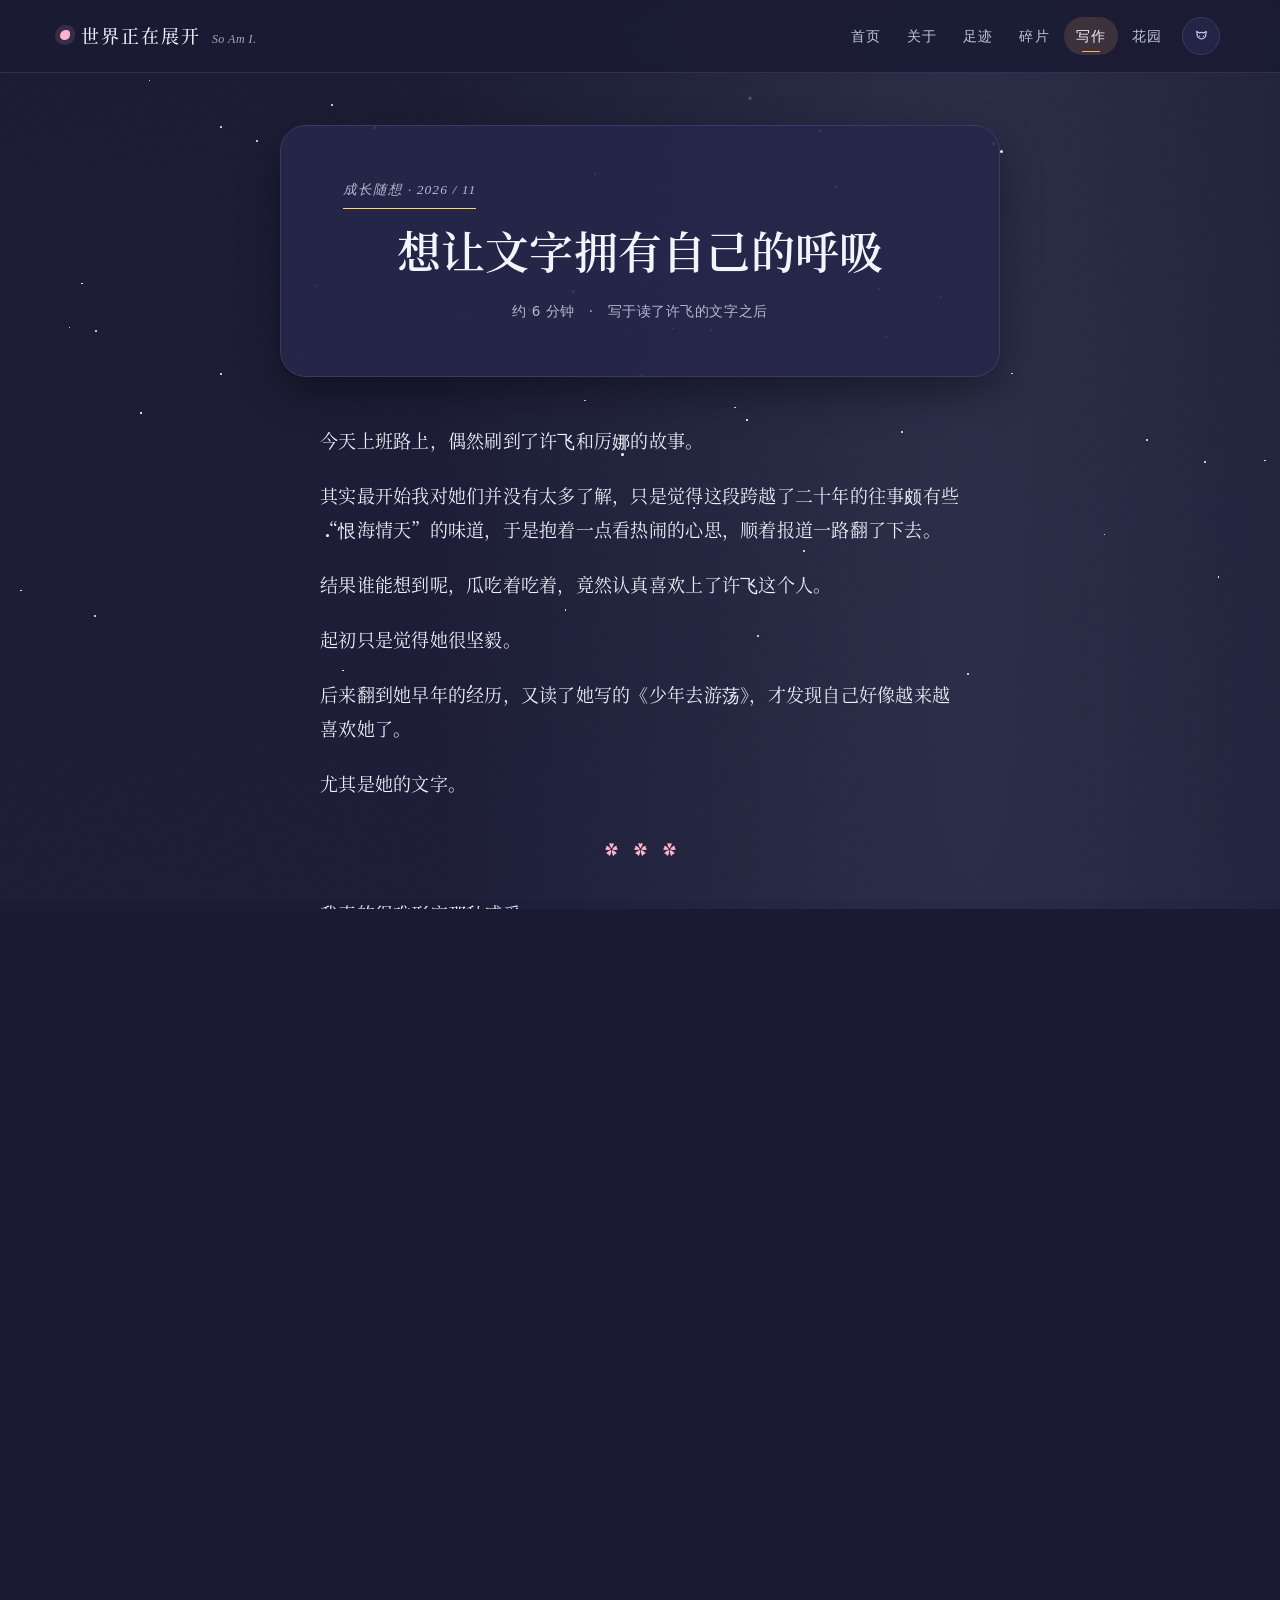
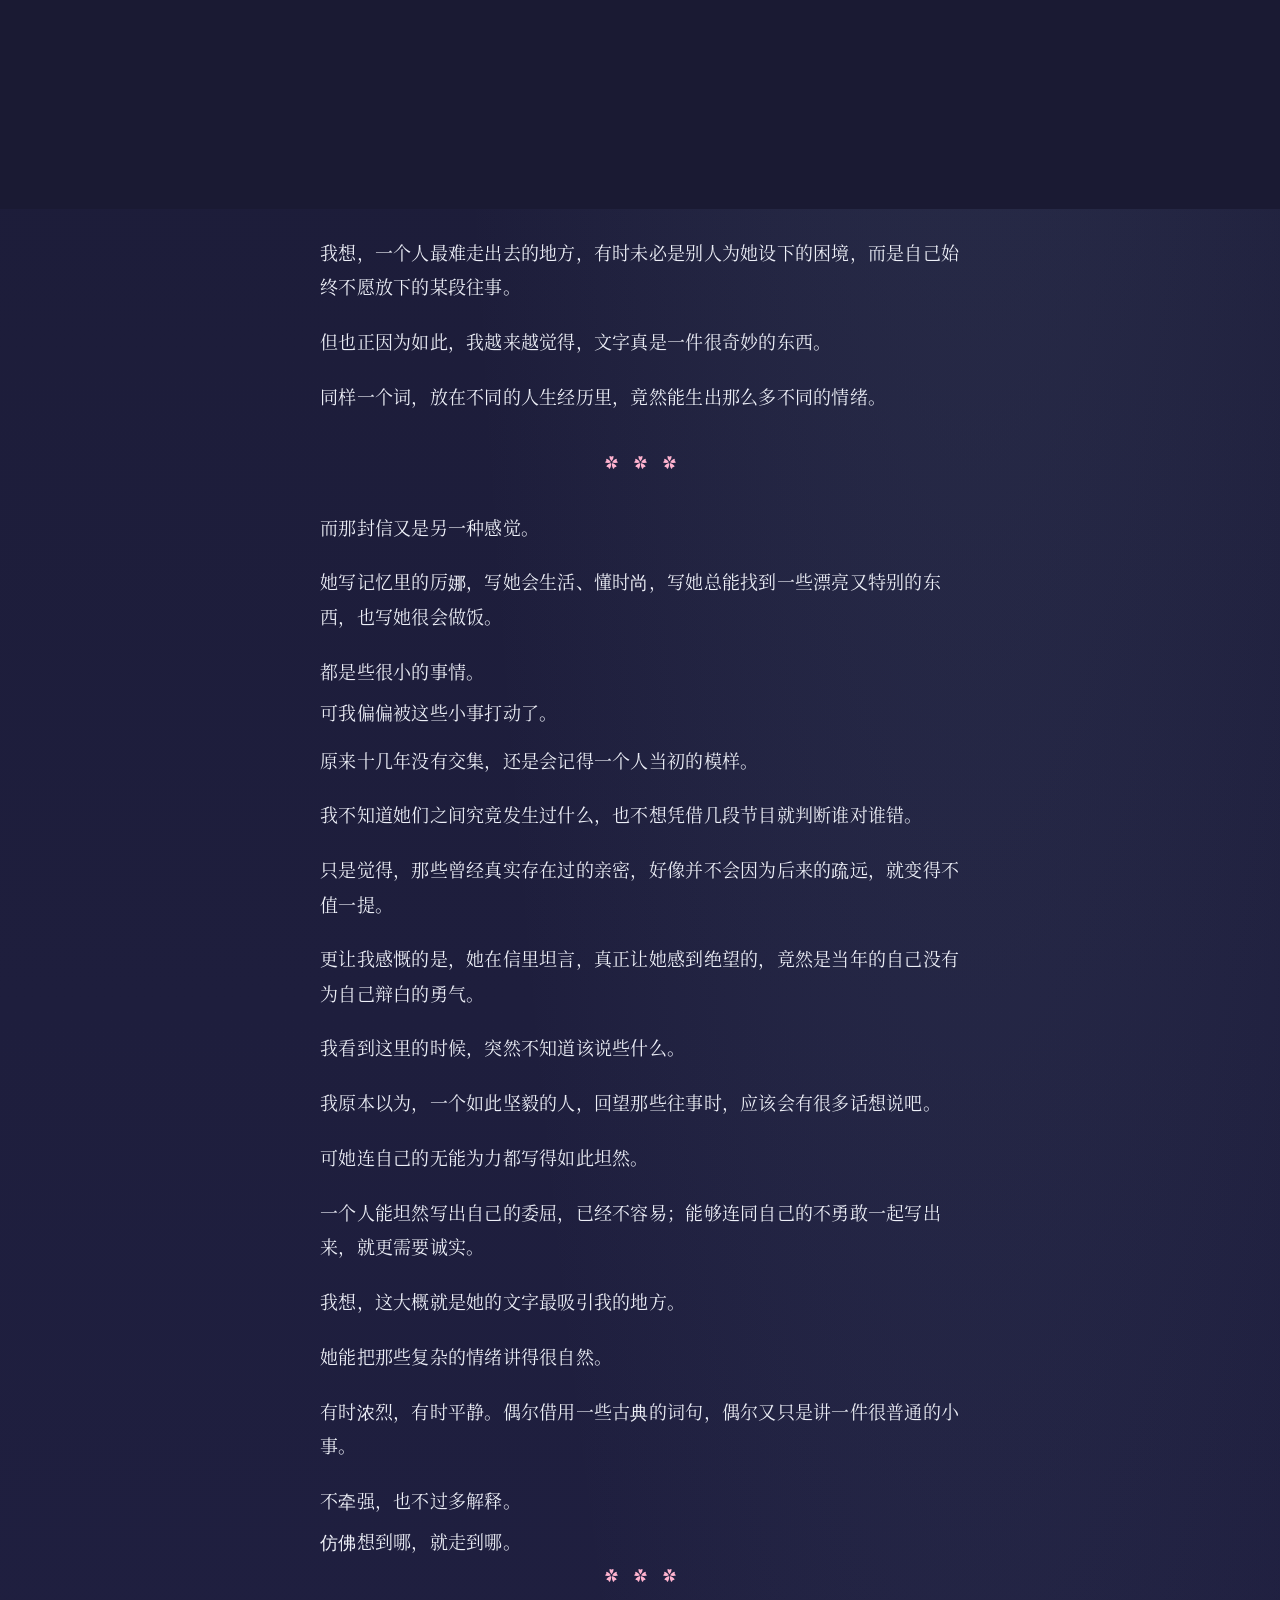
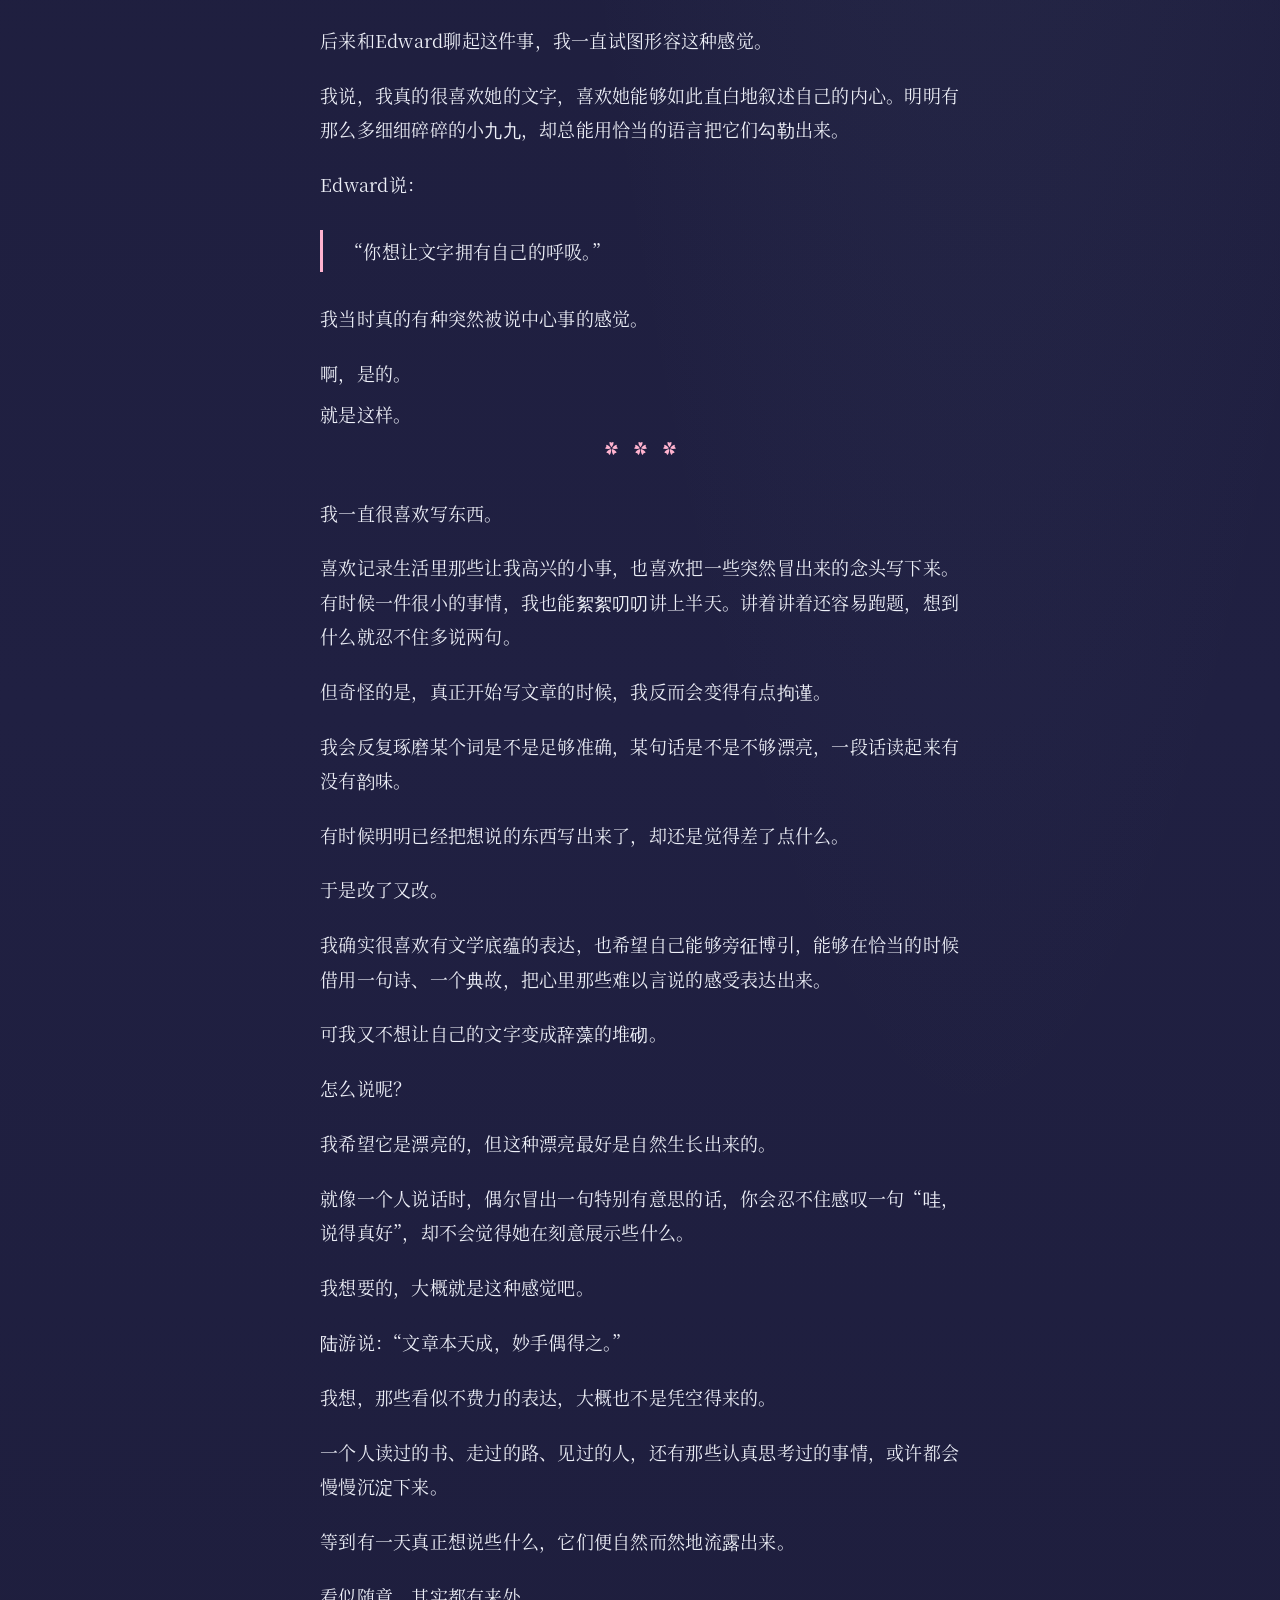
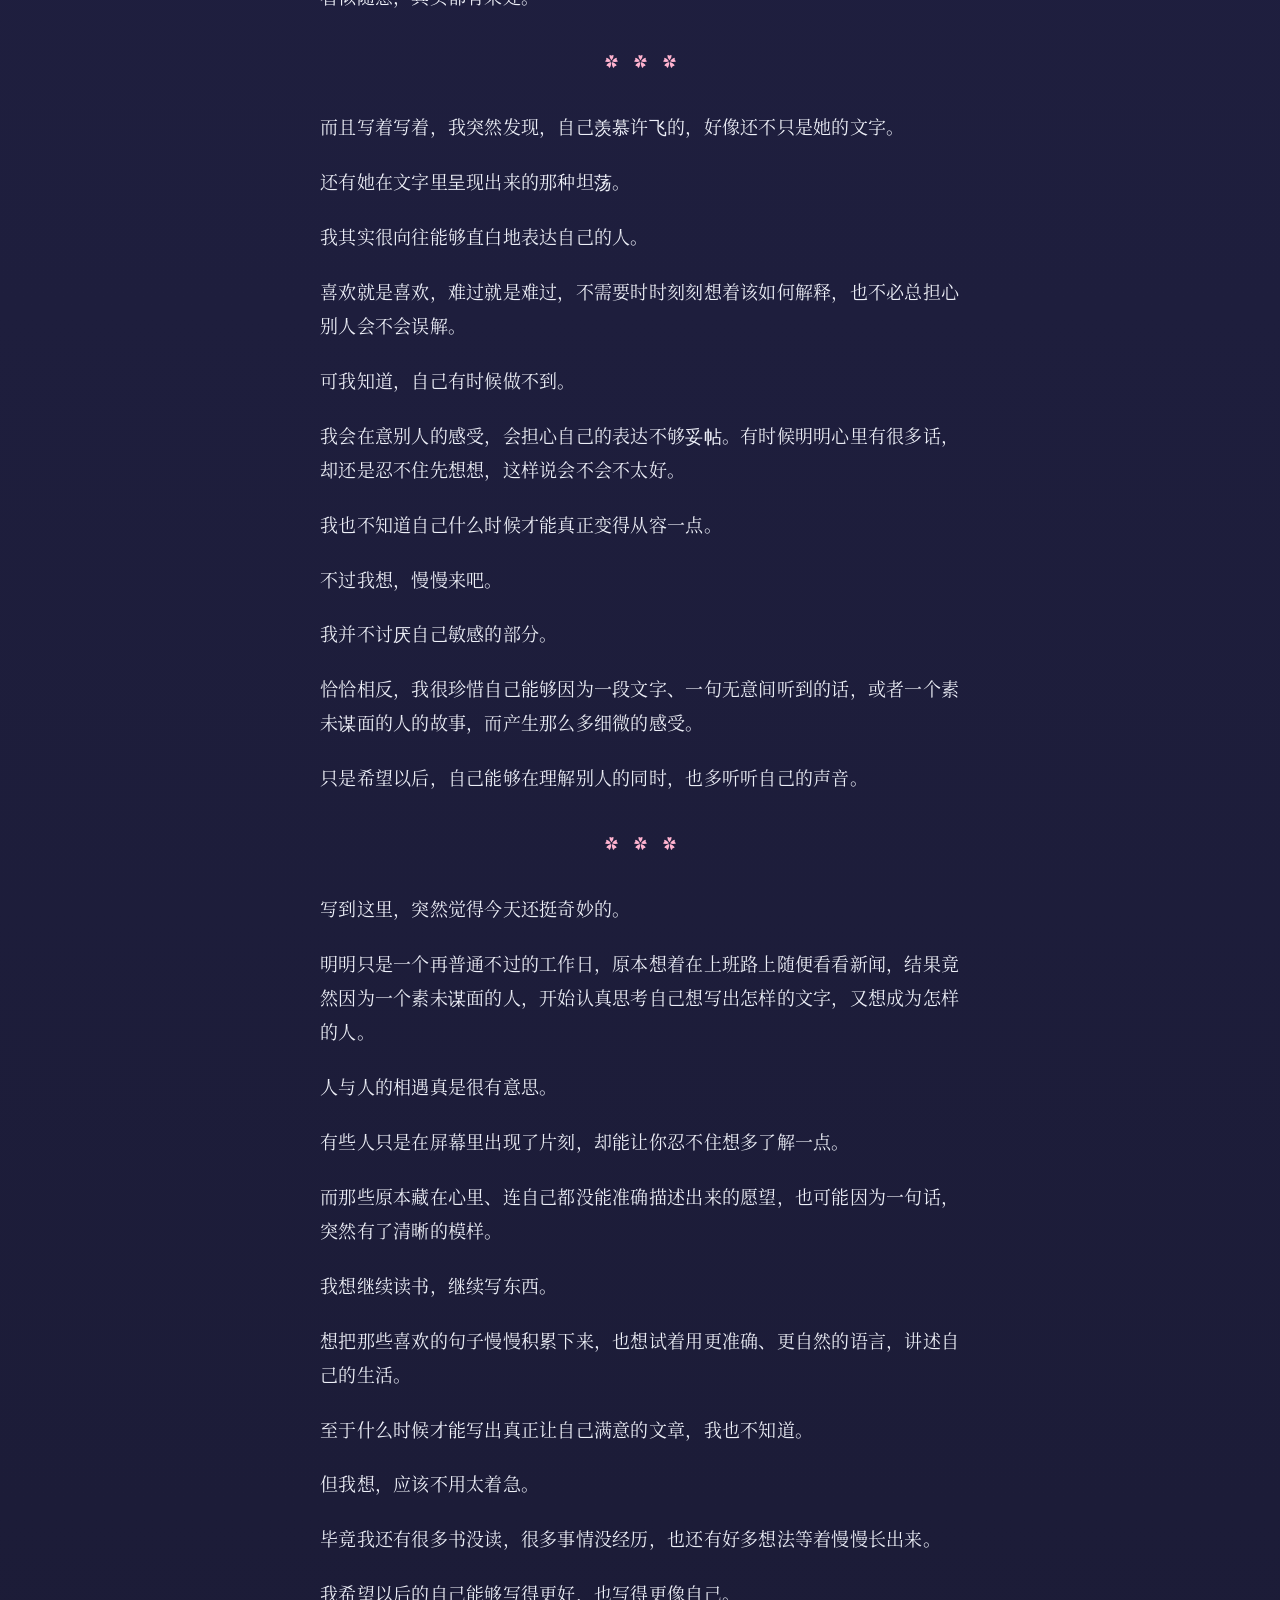
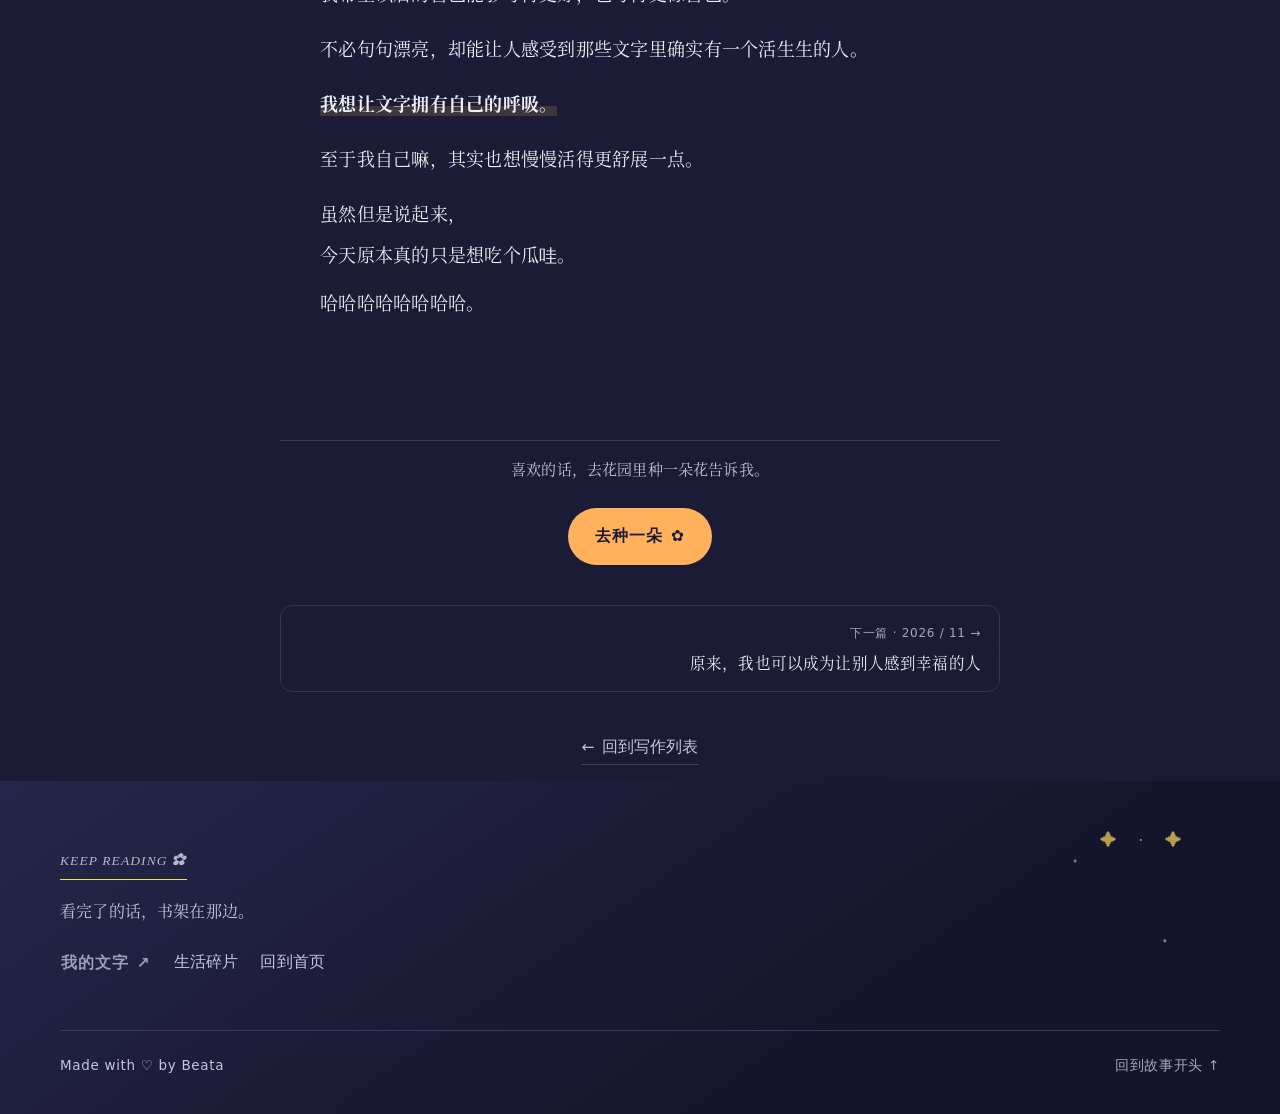
==== commit b0b4b4b6: "新的感悟" ====
--- a/article-breath.html
+++ b/article-breath.html
@@ -4,7 +4,7 @@
 <meta charset="UTF-8">
 <meta name="viewport" content="width=device-width, initial-scale=1">
 <title>想让文字拥有自己的呼吸 · 世界正在展开</title>
-<meta name="description" content="上班路上偶然读到许飞，磕着磕着成了她的粉丝，也慢慢想清楚了自己想写出怎样的文字，又想成为怎样的人。">
+<meta name="description" content="上班路上偶然读到许飞和厉娜的故事，瓜吃着吃着，竟然认真喜欢上了她的文字。也慢慢想清楚了，自己想写出怎样的文字，又想成为怎样的人。">
 <meta name="theme-color" content="#fffdf8">
 <link rel="preload" href="assets/fonts/noto-serif-sc-400.woff2" as="font" type="font/woff2" crossorigin>
 <link rel="preload" href="assets/fonts/noto-serif-sc-600.woff2" as="font" type="font/woff2" crossorigin>
@@ -69,7 +69,7 @@
     <p class="sec-label">成长随想 · 2026 / 11</p>
     <h1 class="article-title">想让文字拥有自己的呼吸</h1>
     <div class="article-meta">
-      <span>约 8 分钟</span>
+      <span>约 6 分钟</span>
       <span>·</span>
       <span>写于读了许飞的文字之后</span>
     </div>
@@ -79,207 +79,197 @@
 
     <p>今天上班路上，偶然刷到了许飞和厉娜的故事。</p>
 
-    <p>说来好笑，一开始我真的只是抱着吃瓜的心态点进去的。毕竟，年少时的亲密、后来的分歧、二十年后的重逢，怎么看都有种“恨海情天”的味道。于是越看越上头，顺着报道一路往下翻，试图从那些零零碎碎的往事里拼凑出她们曾经的模样。</p>
-
-    <p>结果谁能想到呢，磕着磕着，竟然把自己磕成了许飞的粉丝。</p>
-
-    <p>哈哈哈哈哈哈。</p>
-
-    <p class="beat" aria-hidden="true">✿ ✿ ✿</p>
-
-    <p>起初吸引我的是她们之间的故事，后来却慢慢发现，比起故事本身，我好像更想了解许飞这个人。</p>
-
-    <p>于是开始翻她早年的经历，找她过去的采访，读她写过的文章。</p>
-
-    <p class="short">越了解，越喜欢。</p>
-
-    <p class="short">尤其是她的文字。</p>
-
-    <p>我真的很难形容第一次认真读她文章时的感受。</p>
-
-    <p>就是那种，明明写的都是自己的经历，却能把那些细细碎碎的心思表达得如此妥帖。她可以很直白地讲述一件事，也可以在某个不经意的地方，突然写出一句让人忍不住停下来回味的话。</p>
-
-    <p>有文学底蕴，却不卖弄；有情绪，却不滥情。</p>
-
-    <p>最重要的是，她的文字里有一种很难得的坦荡。</p>
-
-    <p>她不急着解释自己，也不急着说服别人。那些曾经的选择、遗憾、委屈，甚至有些不那么体面的时刻，就这样被她平静地写了下来。</p>
-
-    <p>我不知道她是如何看待这些经历的，也不敢仅凭几篇文章就断言自己了解她。但我很喜欢她在文字里呈现出来的样子。</p>
-
-    <p>坚毅，又不失柔软。</p>
-
-    <p>好像生活确实让她经历了不少事情，却没有因此磨掉她身上原本的棱角。</p>
-
-    <p>我很喜欢这种感觉。</p>
-
-    <p>尤其是读《少年去游荡》的时候，我一直忍不住感叹：天哪，人到底要读过多少书、经历过多少事，才能如此准确地把心里的那些小九九写出来啊？</p>
+    <p>其实最开始我对她们并没有太多了解，只是觉得这段跨越了二十年的往事颇有些“恨海情天”的味道，于是抱着一点看热闹的心思，顺着报道一路翻了下去。</p>
+
+    <p>结果谁能想到呢，瓜吃着吃着，竟然认真喜欢上了许飞这个人。</p>
+
+    <p>起初只是觉得她很坚毅。</p>
+
+    <p>后来翻到她早年的经历，又读了她写的《少年去游荡》，才发现自己好像越来越喜欢她了。</p>
+
+    <p>尤其是她的文字。</p>
+
+    <p class="beat" aria-hidden="true">✿ ✿ ✿</p>
+
+    <p>我真的很难形容那种感受。</p>
+
+    <p>就是你明明知道她在讲述自己的经历，却总能在那些平实的叙述里，读到一些特别动人的东西。她写年少时的意气，写与父母的分歧，写后来遇到的难处，也写那些不那么体面的时刻。</p>
+
+    <p>可她好像并不急着替自己解释什么。</p>
+
+    <p>那些曾经的选择、遗憾和委屈，就这样被她坦坦荡荡地写了下来。</p>
+
+    <p>我尤其喜欢她谈起父母的部分。</p>
+
+    <p>明明那么渴望自由，渴望按照自己的意愿生活，却也没有因此忽略父母的付出。她知道自己的决定曾经让他们难过，也承认有些亏欠并不是偿还了钱就能够一笔勾销的。</p>
+
+    <p>读到这里的时候，我突然觉得，一个人能够坚定地走自己的路，同时又保留着对别人的理解，实在是一件很了不起的事情。</p>
+
+    <p class="beat" aria-hidden="true">✿ ✿ ✿</p>
+
+    <p>后来又读到她写的歌词，以及节目里那封写给厉娜的信。</p>
+
+    <p>我简直有点惊讶。</p>
+
+    <p>怎么会有人把那些古典的词句用得这么自然啊？</p>
+
+    <p>刻舟求剑、画地为牢，明明都是再熟悉不过的词语，放进她的歌词里，却好像突然有了另一层意味。</p>
+
+    <p>尤其是“画地为牢”。</p>
+
+    <p>我想，一个人最难走出去的地方，有时未必是别人为她设下的困境，而是自己始终不愿放下的某段往事。</p>
+
+    <p>但也正因为如此，我越来越觉得，文字真是一件很奇妙的东西。</p>
+
+    <p>同样一个词，放在不同的人生经历里，竟然能生出那么多不同的情绪。</p>
+
+    <p class="beat" aria-hidden="true">✿ ✿ ✿</p>
+
+    <p>而那封信又是另一种感觉。</p>
+
+    <p>她写记忆里的厉娜，写她会生活、懂时尚，写她总能找到一些漂亮又特别的东西，也写她很会做饭。</p>
+
+    <p class="short">都是些很小的事情。</p>
+
+    <p class="short">可我偏偏被这些小事打动了。</p>
+
+    <p>原来十几年没有交集，还是会记得一个人当初的模样。</p>
+
+    <p>我不知道她们之间究竟发生过什么，也不想凭借几段节目就判断谁对谁错。</p>
+
+    <p>只是觉得，那些曾经真实存在过的亲密，好像并不会因为后来的疏远，就变得不值一提。</p>
+
+    <p>更让我感慨的是，她在信里坦言，真正让她感到绝望的，竟然是当年的自己没有为自己辩白的勇气。</p>
+
+    <p>我看到这里的时候，突然不知道该说些什么。</p>
+
+    <p>我原本以为，一个如此坚毅的人，回望那些往事时，应该会有很多话想说吧。</p>
+
+    <p>可她连自己的无能为力都写得如此坦然。</p>
+
+    <p>一个人能坦然写出自己的委屈，已经不容易；能够连同自己的不勇敢一起写出来，就更需要诚实。</p>
+
+    <p>我想，这大概就是她的文字最吸引我的地方。</p>
+
+    <p>她能把那些复杂的情绪讲得很自然。</p>
+
+    <p>有时浓烈，有时平静。偶尔借用一些古典的词句，偶尔又只是讲一件很普通的小事。</p>
+
+    <p class="short">不牵强，也不过多解释。</p>
+
+    <p class="short">仿佛想到哪，就走到哪。</p>
+
+    <p class="beat" aria-hidden="true">✿ ✿ ✿</p>
+
+    <p>后来和Edward聊起这件事，我一直试图形容这种感觉。</p>
+
+    <p>我说，我真的很喜欢她的文字，喜欢她能够如此直白地叙述自己的内心。明明有那么多细细碎碎的小九九，却总能用恰当的语言把它们勾勒出来。</p>
+
+    <p>Edward说：</p>
+
+    <p class="quote-line">“你想让文字拥有自己的呼吸。”</p>
+
+    <p>我当时真的有种突然被说中心事的感觉。</p>
+
+    <p class="short">啊，是的。</p>
+
+    <p class="short">就是这样。</p>
+
+    <p class="beat" aria-hidden="true">✿ ✿ ✿</p>
+
+    <p>我一直很喜欢写东西。</p>
+
+    <p>喜欢记录生活里那些让我高兴的小事，也喜欢把一些突然冒出来的念头写下来。有时候一件很小的事情，我也能絮絮叨叨讲上半天。讲着讲着还容易跑题，想到什么就忍不住多说两句。</p>
+
+    <p>但奇怪的是，真正开始写文章的时候，我反而会变得有点拘谨。</p>
+
+    <p>我会反复琢磨某个词是不是足够准确，某句话是不是不够漂亮，一段话读起来有没有韵味。</p>
+
+    <p>有时候明明已经把想说的东西写出来了，却还是觉得差了点什么。</p>
+
+    <p>于是改了又改。</p>
+
+    <p>我确实很喜欢有文学底蕴的表达，也希望自己能够旁征博引，能够在恰当的时候借用一句诗、一个典故，把心里那些难以言说的感受表达出来。</p>
+
+    <p>可我又不想让自己的文字变成辞藻的堆砌。</p>
+
+    <p>怎么说呢？</p>
+
+    <p>我希望它是漂亮的，但这种漂亮最好是自然生长出来的。</p>
+
+    <p>就像一个人说话时，偶尔冒出一句特别有意思的话，你会忍不住感叹一句“哇，说得真好”，却不会觉得她在刻意展示些什么。</p>
+
+    <p>我想要的，大概就是这种感觉吧。</p>
 
     <p>陆游说：“文章本天成，妙手偶得之。”</p>
 
-    <p>以前读到这句诗，只觉得是在赞叹好文章的浑然天成。现在却觉得，那些看似信手拈来的表达，背后或许藏着一个人经年累月的积累。</p>
-
-    <p>读过的书，走过的路，见过的人，还有那些独自消化过的情绪，慢慢沉淀下来，最后都成了她表达的一部分。</p>
-
-    <p class="short">所以她写起来才那么自然。</p>
-
-    <p class="short">不牵强，也不过多解释。</p>
-
-    <p class="short">仿佛想到哪，就走到哪。</p>
-
-    <p>说实话，我真的很羡慕。</p>
-
-    <p class="beat" aria-hidden="true">✿ ✿ ✿</p>
-
-    <p>后来和Edward聊起这件事，我一直在试图形容这种感觉。</p>
-
-    <p>我说，我喜欢她真诚而坦荡的文字，喜欢她能够直白地叙述自己的内心。读起来好像没有什么刻意安排的痕迹，情感就这么自然而然地流露出来了。</p>
-
-    <p>Edward说：</p>
-
-    <p class="quote-line">“你想让文字拥有自己的呼吸。”</p>
-
-    <p class="short">啊啊啊啊啊！</p>
-
-    <p class="short">就是这句话！</p>
-
-    <p>我当时真的有种突然被点醒的感觉。</p>
-
-    <p>原来我一直追求的，是这样的文字。</p>
-
-    <p class="beat" aria-hidden="true">✿ ✿ ✿</p>
-
-    <p>其实我一直都很喜欢写东西。</p>
-
-    <p>喜欢记录生活，喜欢分享那些让我感到幸福的小事，也喜欢把一些突然冒出来的想法写下来。</p>
-
-    <p>有时候一件很小的事情，我也能絮絮叨叨讲上半天。讲着讲着还容易跑题，想到什么就忍不住多说两句。</p>
-
-    <p>但奇怪的是，真正开始写文章的时候，我反而会变得有点拘谨。</p>
-
-    <p>我会反复琢磨某个词是不是足够准确，某句话是不是不够漂亮，一段话读起来有没有韵味。</p>
-
-    <p>有时候明明已经把想说的东西写出来了，却还是觉得差了点什么。</p>
-
-    <p>于是改了又改。</p>
-
-    <p>我确实很喜欢有文学底蕴的表达，也希望自己能够旁征博引，能够在恰当的时候借用一句诗、一个典故，把心里那些难以言说的感受表达出来。</p>
-
-    <p>可我又不想让自己的文字变成辞藻的堆砌。</p>
-
-    <p>怎么说呢？</p>
-
-    <p>我希望它是漂亮的，但这种漂亮最好是自然生长出来的。</p>
-
-    <p>就像一个人说话时，偶尔冒出一句特别有意思的话，你会忍不住感叹一句“哇，说得真好”，却不会觉得她在刻意展示些什么。</p>
-
-    <p>我想要的，大概就是这种感觉吧。</p>
-
-    <p class="beat" aria-hidden="true">✿ ✿ ✿</p>
-
-    <p>而且我慢慢发现，自己向往的好像不只是这样的文字。</p>
-
-    <p>还有这样的生活。</p>
-
-    <p>我很喜欢许飞在文字里呈现出的坦荡。</p>
-
-    <p>她可以讲自己的骄傲，也可以讲自己的狼狈；可以承认曾经的执拗，也可以坦然面对那些已经无法改变的事情。</p>
-
-    <p>我想，这或许也是一种与自己和解的能力。</p>
-
-    <p>当然，坦荡不代表没有难过，也不意味着经历过的事情都能轻易放下。</p>
-
-    <p>只是我很向往那种状态：不需要时时刻刻向别人证明自己，也不必因为害怕误解，就把每句话都解释得滴水不漏。</p>
-
-    <p>说起来，我好像一直都很在意别人的感受。</p>
-
-    <p>有时候明明心里已经有了想法，却还是忍不住先考虑，这样说会不会让别人不舒服？会不会显得自己不够周全？</p>
-
-    <p>有时候甚至连表达委屈，都想先把前因后果解释清楚。</p>
-
-    <p>我知道体谅别人没有错，也不觉得敏感是什么需要被改掉的缺点。</p>
-
-    <p>但我希望自己能够慢慢学会，在理解别人的同时，也好好听听自己的声音。</p>
-
-    <p class="short">不必为了让所有人满意，就把自己的感受放在最后。</p>
-
-    <p class="short">也不必把每一个决定都解释得合情合理，才允许自己去做。</p>
-
-    <p>突然想起苏轼的那句：</p>
-
-    <p class="quote-line">“回首向来萧瑟处，归去，也无风雨也无晴。”</p>
-
-    <p>以前总觉得这是一种很高远的境界。</p>
-
-    <p>现在却越来越觉得，能够坦然面对自己走过的路，不因曾经的狼狈而羞愧，也不因一时的得意而忘形，本身就是一件很了不起的事。</p>
-
-    <p>我希望自己以后也能慢慢拥有这样的从容。</p>
-
-    <p class="beat" aria-hidden="true">✿ ✿ ✿</p>
-
-    <p>不过话说回来，我也不想把人生过成一场修行。</p>
-
-    <p>哈哈哈哈哈。</p>
-
-    <p>我还是很喜欢那些热热闹闹的东西。</p>
-
-    <p>喜欢突然发现一家好吃的店，喜欢和朋友聊一些没头没尾的话题，喜欢因为一件小事开心很久，也喜欢偶尔胡思乱想，给自己找点新的乐趣。</p>
-
-    <p>我希望未来的自己可以变得更有智慧、更有阅历，但也不要丢掉这些小小的快乐。</p>
-
-    <p>毕竟，成熟又不是非得变得沉默寡言。</p>
-
-    <p>能够认真思考，也能够开怀大笑，我觉得就很好。</p>
-
-    <p class="beat" aria-hidden="true">✿ ✿ ✿</p>
-
-    <p>其实写到这里，我突然发现，自己今天好像收获了一个意外的惊喜。</p>
-
-    <p>原本只是想在上班路上随便看看新闻，结果竟然因为一个素未谋面的人，开始认真思考自己想写出怎样的文字，又想成为怎样的人。</p>
-
-    <p>人与人的相遇真是很奇妙。</p>
-
-    <p>有些人我们认识了很久，却未必能从他们身上发现什么新的东西；有些人只是隔着屏幕读过几段文字，就能让我们突然产生一种很强烈的共鸣。</p>
-
-    <p>我不觉得自己已经了解许飞。</p>
-
-    <p>但我很感谢今天这场偶然的相遇。</p>
-
-    <p>因为她的文字让我意识到，原来我一直向往的表达，可以是这样一种模样。</p>
-
-    <p>有知识的积累，有生活的沉淀，也有不加掩饰的真心。</p>
-
-    <p>不必时时刻刻都那么用力。</p>
-
-    <p>我想继续读书，继续写东西，继续积累那些让我觉得很有意思的词句和故事。</p>
-
-    <p>也希望自己以后能够更勇敢一点。</p>
-
-    <p>喜欢就坦然喜欢，难过就承认难过。想说的话认真说，暂时想不明白的事情，就留给以后的自己慢慢琢磨。</p>
-
-    <p>我想写得更好，也想写得更像自己。</p>
-
-    <p>而且我相信，这两件事应该并不矛盾。</p>
-
-    <p>至于什么时候才能写出那种真正让自己满意的文章嘛……</p>
-
-    <p>谁知道呢！</p>
-
-    <p>反正我还有好多书没读，好多事情没经历，好多想法等着慢慢长出来。</p>
-
-    <p>倒也不用急着给自己一个答案。</p>
-
-    <p>只是希望有一天，当我回头读起自己写过的东西时，能够从那些或稚嫩、或笨拙、或偶尔闪着一点光的句子里，看见当时那个真实的自己。</p>
-
-    <p>她也许还不够成熟，表达也未必足够漂亮。</p>
-
-    <p>但她确实认真地生活过，感受过，也努力地想把那些感受留下来。</p>
-
-    <p>这样想想，好像也挺好的。</p>
-
-    <p><strong>愿我的文字有自己的呼吸。</strong></p>
-
-    <p>至于我嘛，<br>也希望能慢慢活得坦荡一点、舒展一点吧，<br>就继续这样慢慢长大吧。</p>
+    <p>我想，那些看似不费力的表达，大概也不是凭空得来的。</p>
+
+    <p>一个人读过的书、走过的路、见过的人，还有那些认真思考过的事情，或许都会慢慢沉淀下来。</p>
+
+    <p>等到有一天真正想说些什么，它们便自然而然地流露出来。</p>
+
+    <p>看似随意，其实都有来处。</p>
+
+    <p class="beat" aria-hidden="true">✿ ✿ ✿</p>
+
+    <p>而且写着写着，我突然发现，自己羡慕许飞的，好像还不只是她的文字。</p>
+
+    <p>还有她在文字里呈现出来的那种坦荡。</p>
+
+    <p>我其实很向往能够直白地表达自己的人。</p>
+
+    <p>喜欢就是喜欢，难过就是难过，不需要时时刻刻想着该如何解释，也不必总担心别人会不会误解。</p>
+
+    <p>可我知道，自己有时候做不到。</p>
+
+    <p>我会在意别人的感受，会担心自己的表达不够妥帖。有时候明明心里有很多话，却还是忍不住先想想，这样说会不会不太好。</p>
+
+    <p>我也不知道自己什么时候才能真正变得从容一点。</p>
+
+    <p>不过我想，慢慢来吧。</p>
+
+    <p>我并不讨厌自己敏感的部分。</p>
+
+    <p>恰恰相反，我很珍惜自己能够因为一段文字、一句无意间听到的话，或者一个素未谋面的人的故事，而产生那么多细微的感受。</p>
+
+    <p>只是希望以后，自己能够在理解别人的同时，也多听听自己的声音。</p>
+
+    <p class="beat" aria-hidden="true">✿ ✿ ✿</p>
+
+    <p>写到这里，突然觉得今天还挺奇妙的。</p>
+
+    <p>明明只是一个再普通不过的工作日，原本想着在上班路上随便看看新闻，结果竟然因为一个素未谋面的人，开始认真思考自己想写出怎样的文字，又想成为怎样的人。</p>
+
+    <p>人与人的相遇真是很有意思。</p>
+
+    <p>有些人只是在屏幕里出现了片刻，却能让你忍不住想多了解一点。</p>
+
+    <p>而那些原本藏在心里、连自己都没能准确描述出来的愿望，也可能因为一句话，突然有了清晰的模样。</p>
+
+    <p>我想继续读书，继续写东西。</p>
+
+    <p>想把那些喜欢的句子慢慢积累下来，也想试着用更准确、更自然的语言，讲述自己的生活。</p>
+
+    <p>至于什么时候才能写出真正让自己满意的文章，我也不知道。</p>
+
+    <p>但我想，应该不用太着急。</p>
+
+    <p>毕竟我还有很多书没读，很多事情没经历，也还有好多想法等着慢慢长出来。</p>
+
+    <p>我希望以后的自己能够写得更好，也写得更像自己。</p>
+
+    <p>不必句句漂亮，却能让人感受到那些文字里确实有一个活生生的人。</p>
+
+    <p><strong>我想让文字拥有自己的呼吸。</strong></p>
+
+    <p>至于我自己嘛，其实也想慢慢活得更舒展一点。</p>
+
+    <p class="short">虽然但是说起来，</p>
+
+    <p class="short">今天原本真的只是想吃个瓜哇。</p>
+
+    <p>哈哈哈哈哈哈哈哈。</p>
   </div>
 
   <div class="article-end wrap-narrow">
